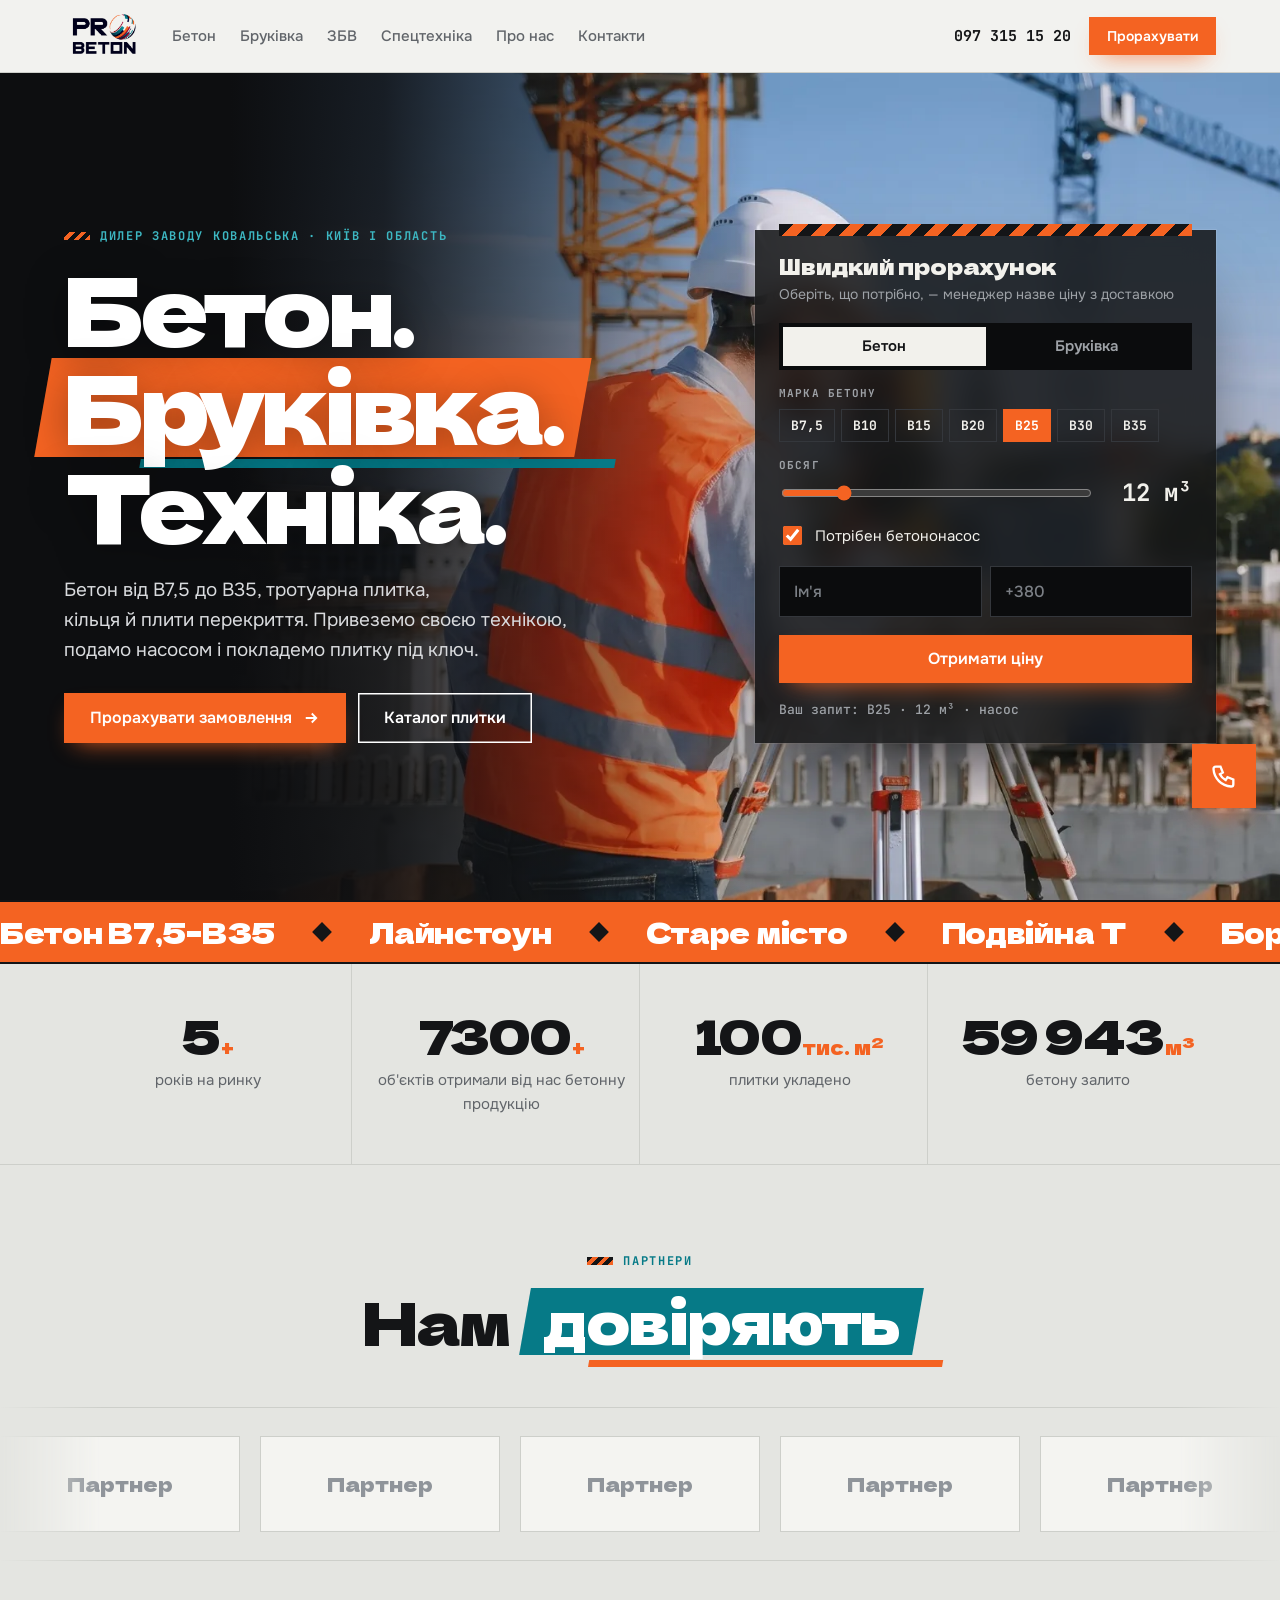
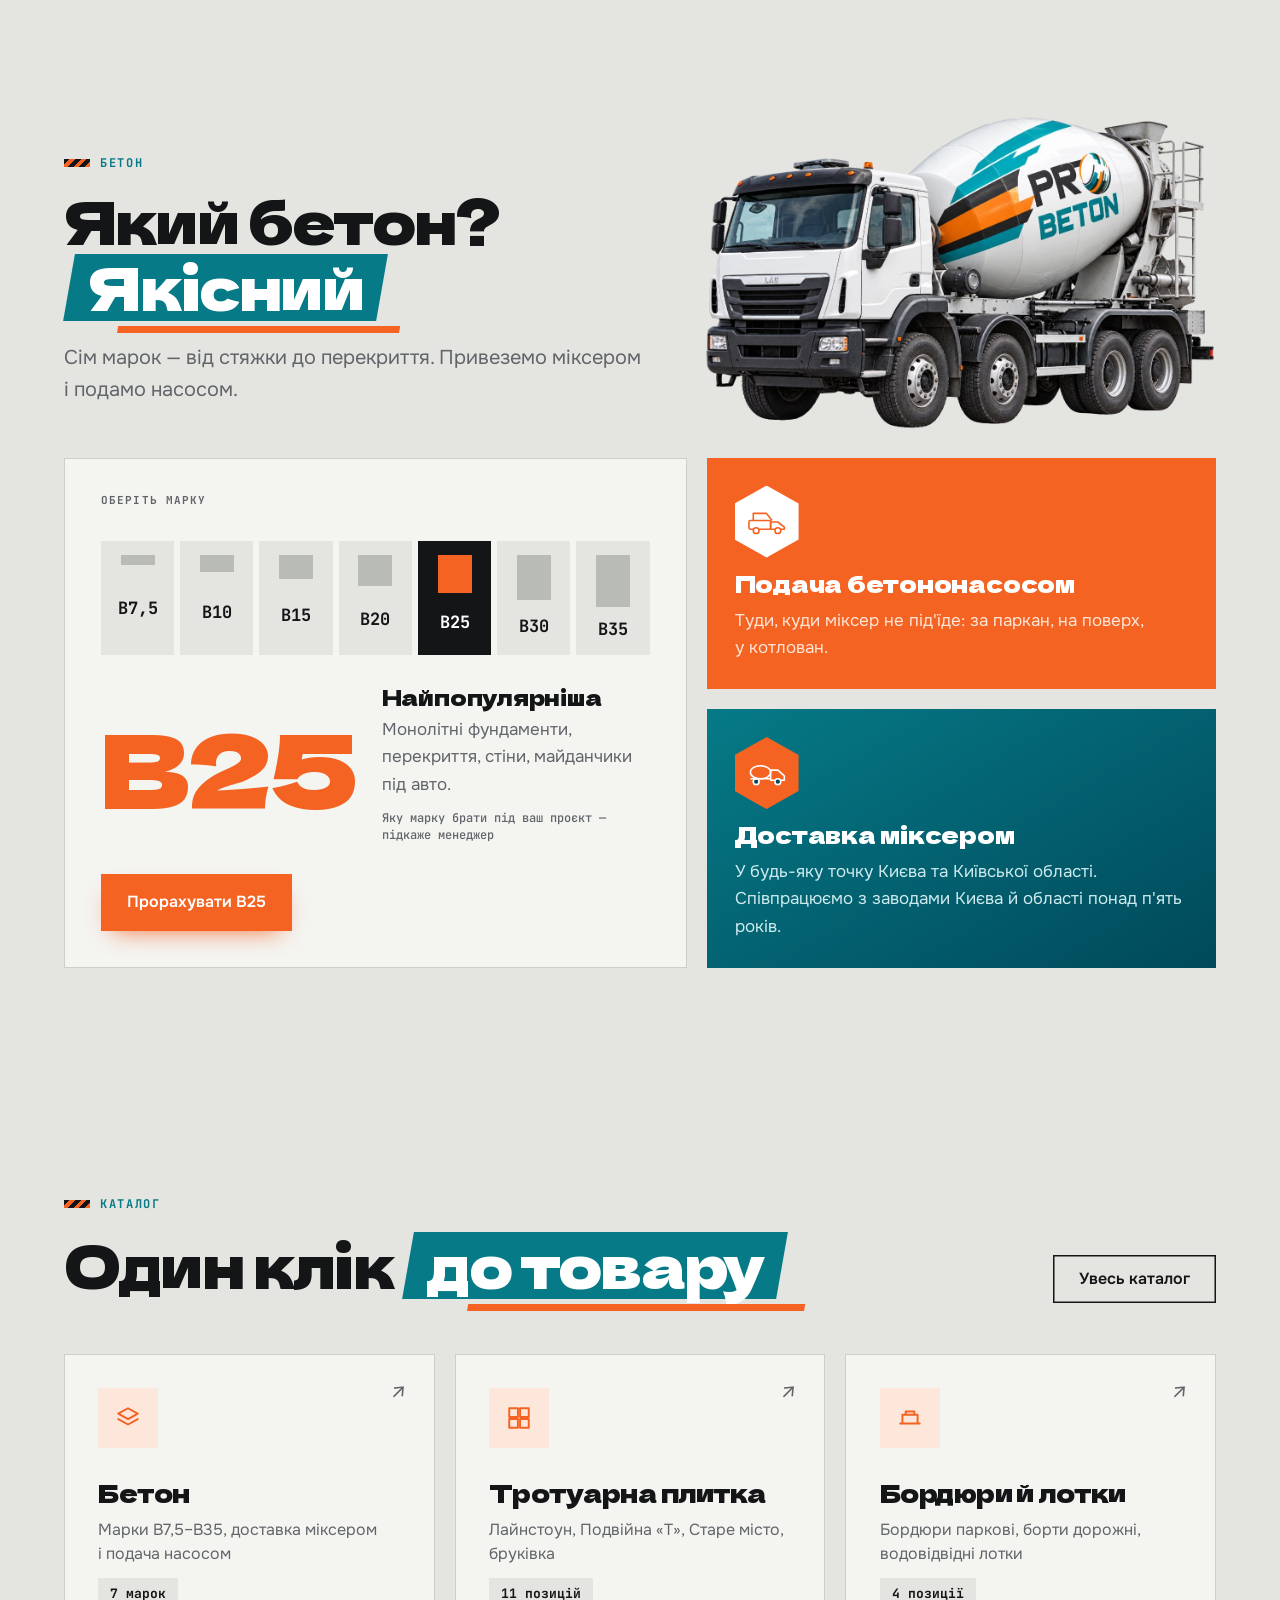
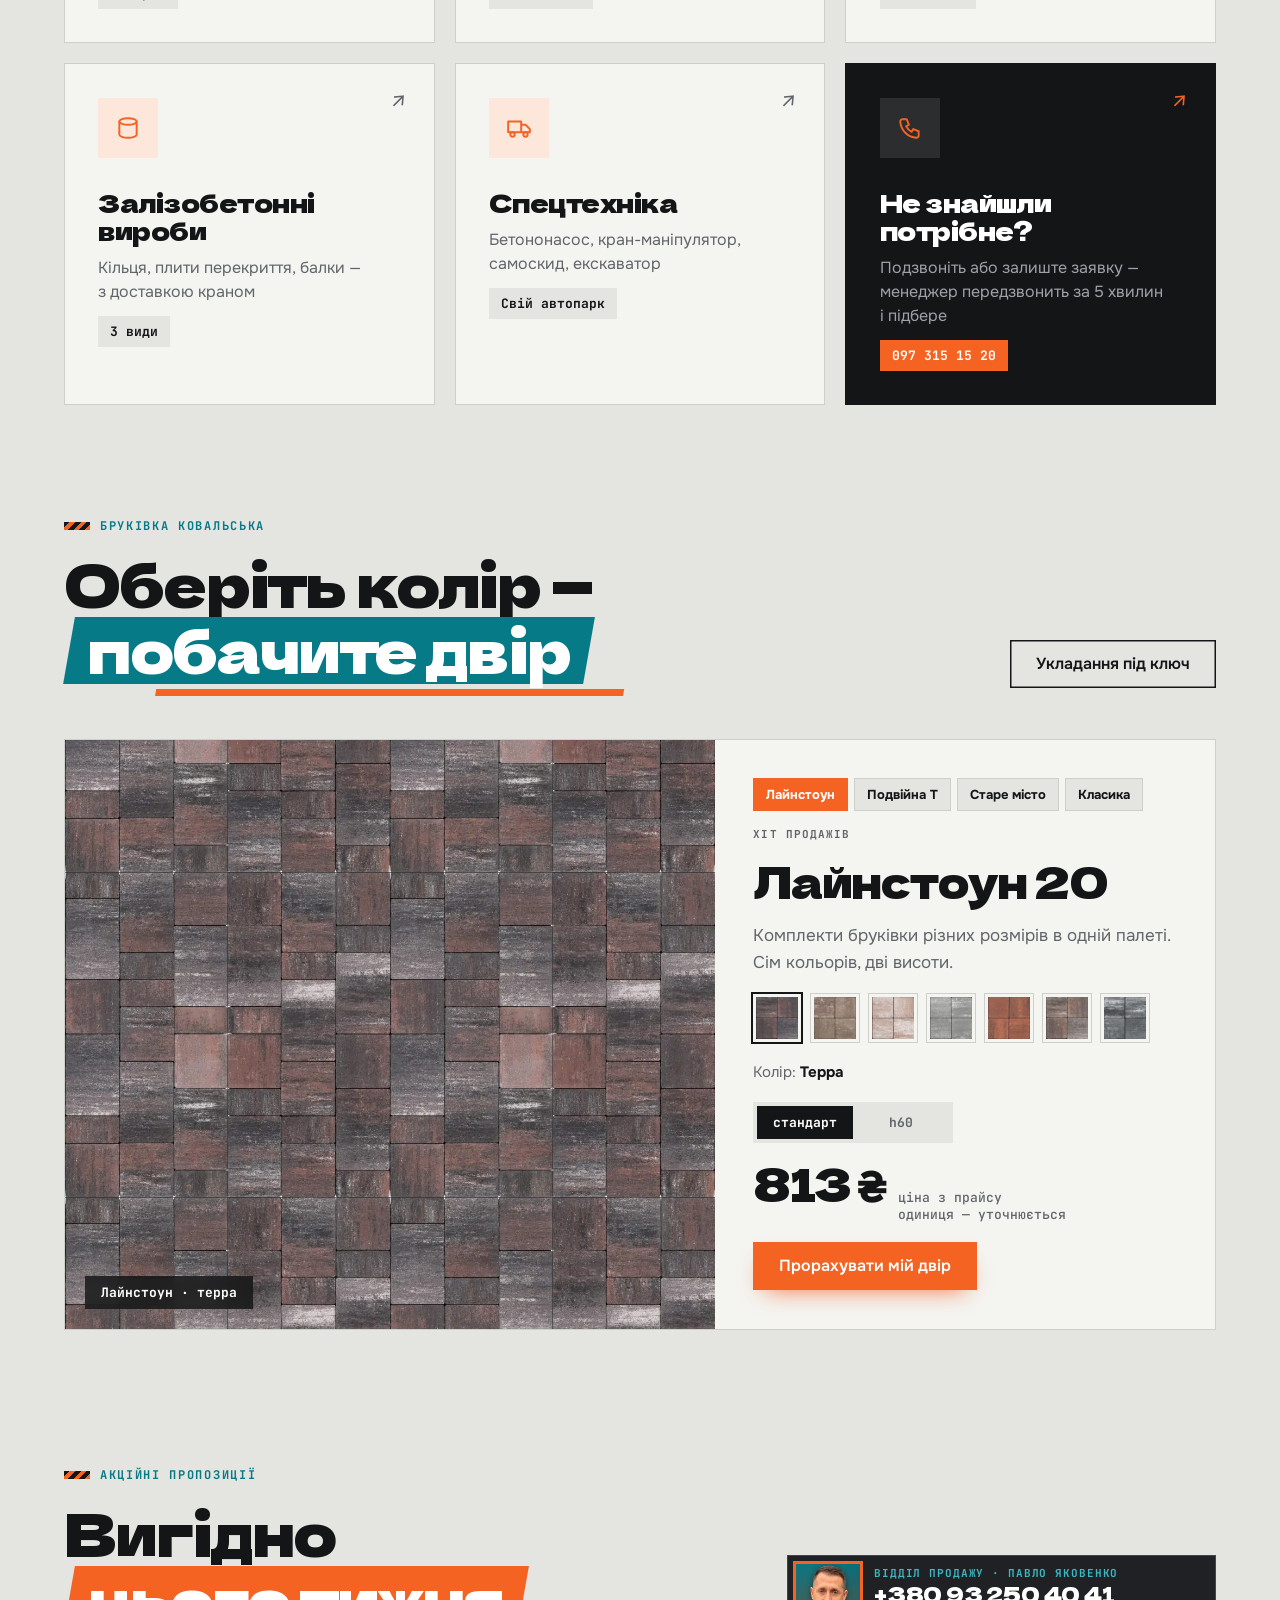
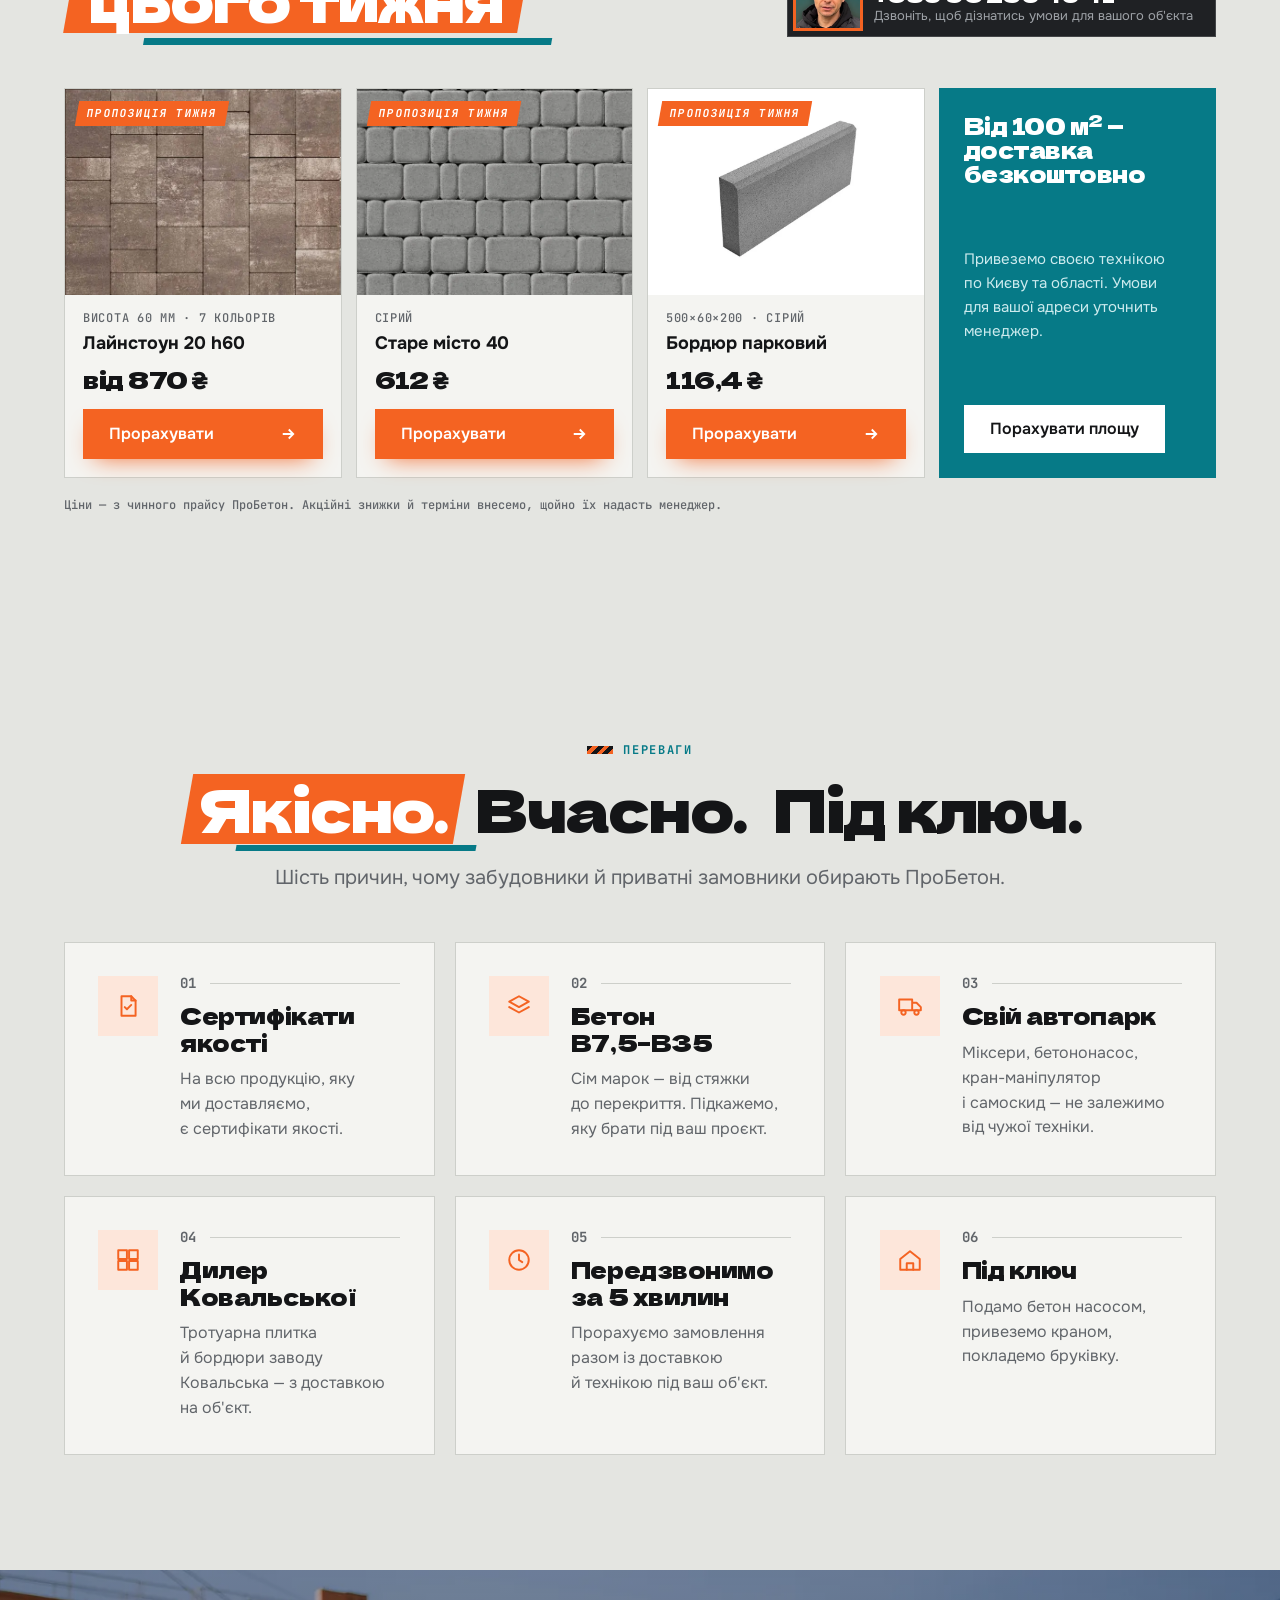
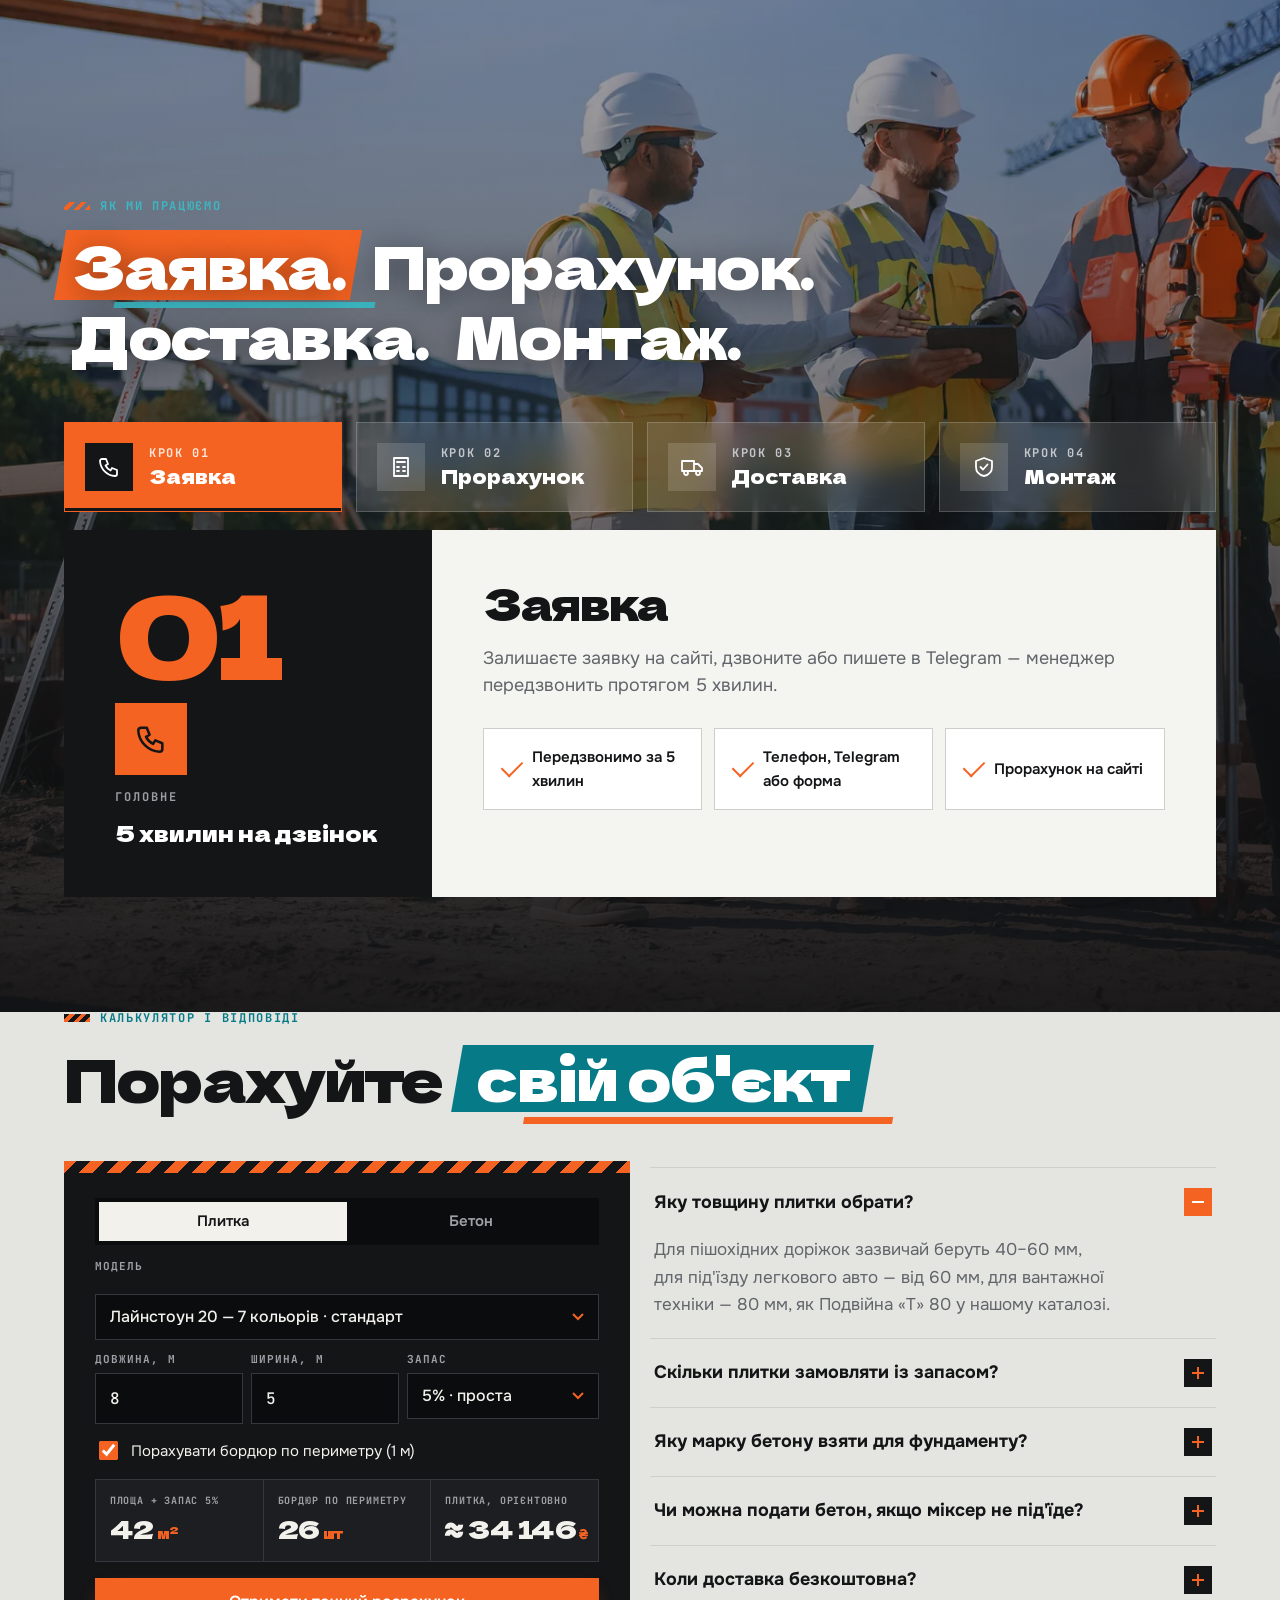
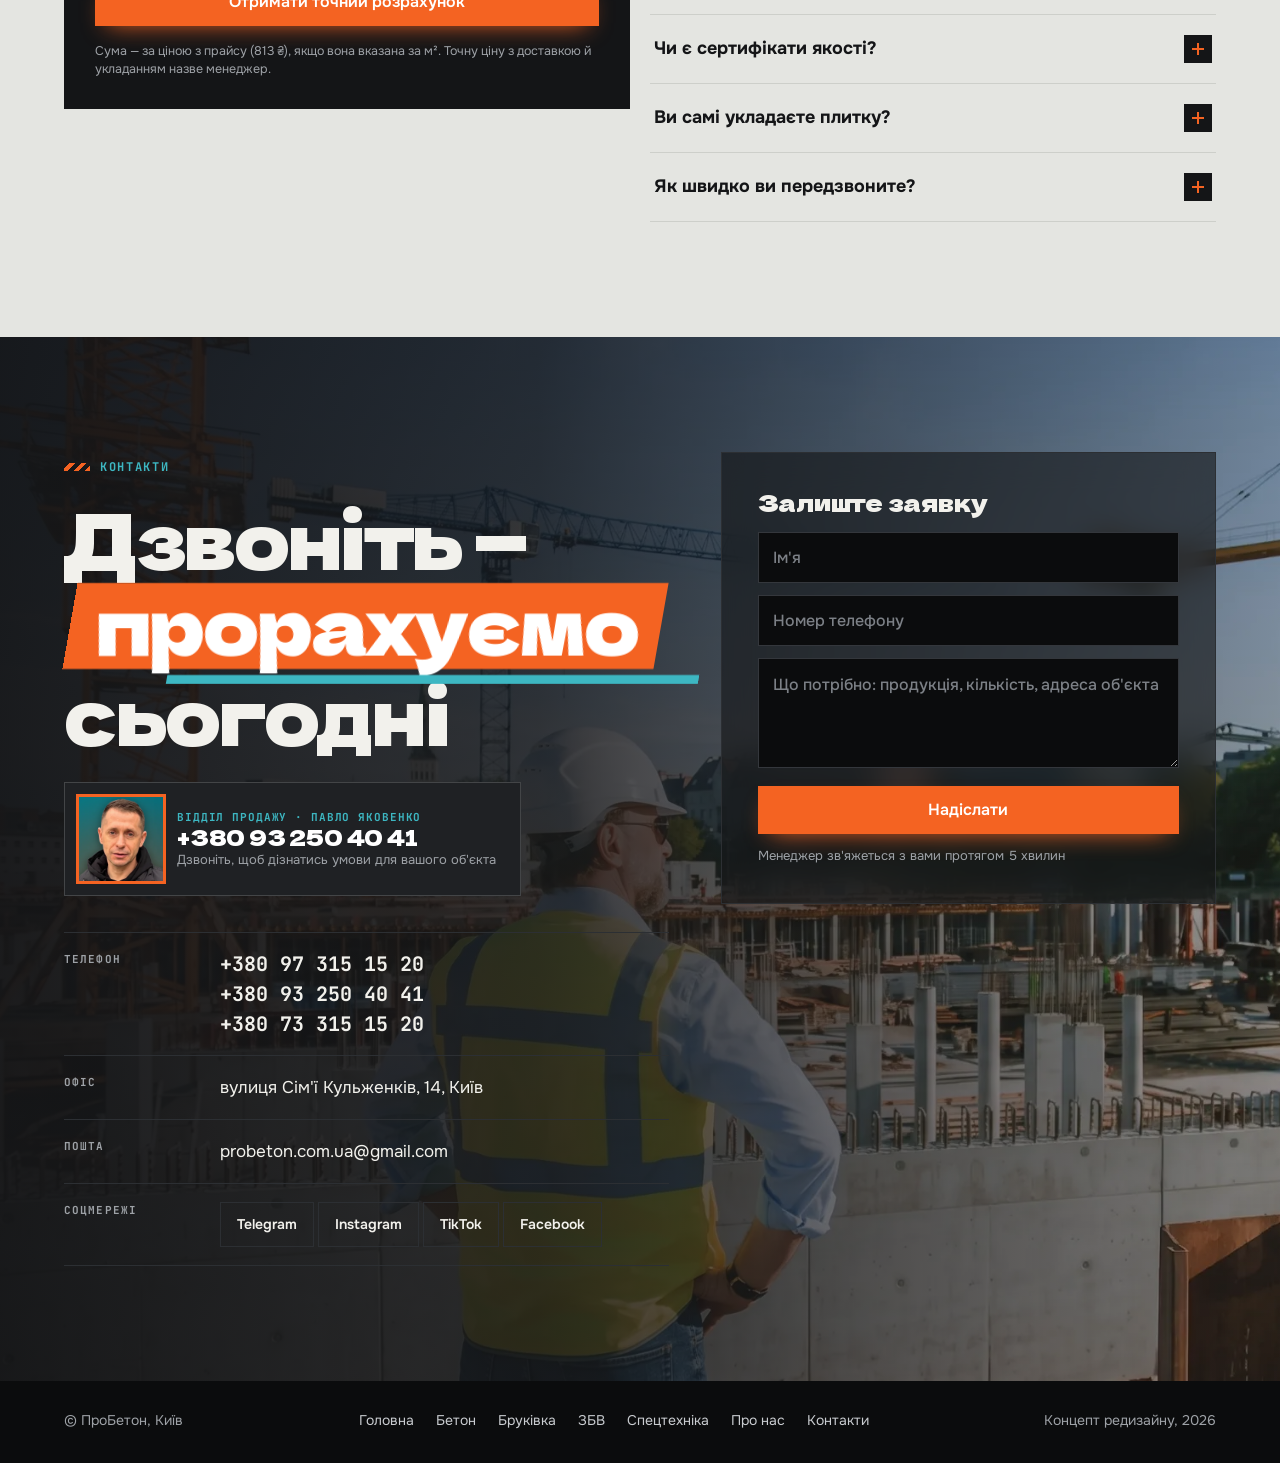
==== index.html @ 4cb4966d "Фон контактів: інженер менший і лівіше, обличчя у вільному місці між карткою менеджера й формою Co-A" ====
<!doctype html>
<html lang="uk">
<head>
<meta charset="utf-8">
<meta name="viewport" content="width=device-width, initial-scale=1, viewport-fit=cover">
<title>ПроБетон — бетон, бруківка Ковальська, ЗБВ і спецтехніка в Києві</title>
<meta name="claude:viewport-fit-sides" content="cover">
<meta name="description" content="Бетон В7,5–В35, тротуарна плитка Ковальська, ЗБВ і спецтехніка з доставкою по Києву та області.">
<link rel="preconnect" href="https://fonts.googleapis.com">
<link rel="preconnect" href="https://fonts.gstatic.com" crossorigin>
<link rel="stylesheet" href="https://fonts.googleapis.com/css2?family=Dela+Gothic+One&family=Geologica:wght@500;700;800;900&family=Onest:wght@400;500;600;700&family=JetBrains+Mono:wght@500;700&display=swap">
<style>
/* Layout: світлий «бетонний» сайт зі смугами-розділами на всю ширину; темні смуги — для техніки й контактів; помаранчевий — лише дії */
:root{
  --concrete:#E4E5E1;   /* фон — сухий бетон */
  --slab:#F4F4F1;       /* картки — свіжа плита */
  --asphalt:#141517;    /* темні розділи й текст */
  --asphalt-2:#1E2023;
  --mut:#61656A;
  --mut-d:#9EA2A7;
  --line:#CDCFCA;
  --line-d:#2C2F33;
  --signal:#F46322;     /* дії — помаранчевий з логотипу */
  --teal:#067A87;       /* другий акцент — петрольний з логотипу: мітки, інформаційні блоки */
  --teal-lt:#3DB7C2;    /* той самий відтінок для темного тла */
  --teal-deep:#00495A;
  --mark:#F46322;       /* розмітка — з 05.11.2026 помаранчева, як дії (жовтий #F6C21A прибрали: було строкато) */
  /* заголовки — широкий Dela Gothic One (один накреслення, уже жирне); Geologica — запасний для знаків, яких у Dela немає */
  --display:"Dela Gothic One","Geologica","Arial Black",system-ui,sans-serif;
  --body:"Onest","Segoe UI",system-ui,sans-serif;
  --mono:"JetBrains Mono",ui-monospace,Consolas,monospace;
  /* бічні поля: на телефоні 16px, на ширших екранах ростуть разом з вікном */
  --pad:max(16px,5vw,env(safe-area-inset-left,0px));
  --pad-r:max(16px,5vw,env(safe-area-inset-right,0px));
  color-scheme:light;
}
*{box-sizing:border-box}
html{scroll-behavior:smooth;scroll-padding-top:84px}
body{margin:0;overflow-x:clip;background:var(--concrete);color:var(--asphalt);font:400 17px/1.6 var(--body);-webkit-font-smoothing:antialiased}
img{max-width:100%}
[hidden]{display:none!important}
body::before{content:"";position:fixed;inset:0 0 auto;height:env(safe-area-inset-top,0px);z-index:60;background:var(--slab)}
.in{max-width:calc(1360px + 2 * var(--pad));margin:0 auto;padding-left:var(--pad);padding-right:var(--pad-r)}
h1,h2,h3,h4{font-family:var(--display);margin:0;line-height:1.05;text-wrap:balance}
/* у Dela лише одна товщина — не даємо браузеру домальовувати «жирний» */
html{font-synthesis-weight:none}
h2{font-size:clamp(32px,5vw,60px);font-weight:900;letter-spacing:-.03em}
h3{font-size:20px;font-weight:700;letter-spacing:-.01em}
p{margin:0}
a{color:inherit}
.eyebrow{font:700 12px/1 var(--mono);letter-spacing:.14em;text-transform:uppercase;color:var(--teal);display:inline-flex;gap:10px;align-items:center}
:is(.dark,.photo,.hero) .eyebrow{color:var(--teal-lt)}
.eyebrow::before{content:"";width:26px;height:8px;background:repeating-linear-gradient(-45deg,var(--mark) 0 4px,var(--asphalt) 4px 8px)}
.dark .eyebrow::before{background:repeating-linear-gradient(-45deg,var(--mark) 0 4px,transparent 4px 8px)}
.lead{font-size:clamp(17px,1.6vw,20px);color:var(--mut);max-width:58ch}
.dark .lead{color:var(--mut-d)}
.num{font-family:var(--mono);font-variant-numeric:tabular-nums}

.btn{display:inline-flex;align-items:center;justify-content:center;gap:10px;border:0;border-radius:999px;padding:16px 26px;font:600 16px/1 var(--body);cursor:pointer;text-decoration:none;transition:transform .15s ease,background .2s,box-shadow .2s;white-space:nowrap}
.btn:active{transform:scale(.97)}
.btn-or{background:var(--signal);color:#fff;box-shadow:0 10px 24px -12px var(--signal)}
.btn-or:hover{background:#ff7438}
.btn-line{background:transparent;color:inherit;box-shadow:inset 0 0 0 1.5px currentColor}
.btn-line:hover{background:rgba(127,127,127,.12)}
.btn svg{width:18px;height:18px}
:is(a,button,input,select):focus-visible{outline:2px solid var(--signal);outline-offset:3px}

/* ---------- шапка ---------- */
.top{position:sticky;top:env(safe-area-inset-top,0px);z-index:50;background:color-mix(in srgb,var(--slab) 88%,transparent);backdrop-filter:blur(12px);border-bottom:1px solid var(--line)}
.top .in{display:flex;align-items:center;gap:28px;height:72px}
.logo{font:900 20px/1 var(--display);letter-spacing:-.03em;text-decoration:none;display:flex;align-items:center;gap:8px}
.logo img{height:48px;width:auto;display:block}
.top nav{display:flex;gap:24px;font-weight:500;font-size:15px}
.top nav a{text-decoration:none;color:var(--mut);transition:color .2s}
.top nav a:hover{color:var(--asphalt)}
.top .r{margin-left:auto;display:flex;align-items:center;gap:18px}
.top .tel{font:700 15px/1 var(--mono);text-decoration:none}
.top .btn{padding:12px 18px;font-size:14px}

/* ---------- перший екран ---------- */
.hero{padding-block:clamp(40px,7vw,96px);position:relative;overflow:hidden}
/* фото з probeton.com.ua; затемнена лише ліва частина під текстом. Фото збільшене й зсунуте праворуч,
   щоб будівельник було видно в просвіті між текстом і карткою прорахунку */
.hero{color:#fff;background:
  linear-gradient(90deg,rgb(13,14,16) 0%,rgb(13,14,16) 18%,rgba(13,14,16,.88) 30%,rgba(13,14,16,.45) 45%,rgba(13,14,16,0) 59%),
  url(img/fon-heroi-3.webp) 0% 35%/max(121%,calc((100svh - 60px) * 2.36)) auto no-repeat rgb(13,14,16)}
.hero .lead br.d{display:none}
@media (min-width:1041px){.hero .lead br.d{display:inline}.hero .lead{max-width:none}}
/* головні слова по черзі отримують помаранчеву плашку: бетон → бруківка → техніка */
.hero h1{isolation:isolate}
.cyc{isolation:isolate}
.cyc .w{display:inline-block;position:relative;padding:.02em .2em .1em;margin:0 -.06em;transition:color .4s ease}
.cyc .w::before{content:"";position:absolute;inset:0;z-index:-1;background:var(--signal);transform:skewX(-10deg) scaleX(0);transform-origin:left center;transition:transform .55s cubic-bezier(.7,0,.2,1)}
.cyc .w::after{content:"";position:absolute;left:18%;right:-6%;bottom:-.12em;height:.1em;z-index:-1;background:var(--teal);transform:skewX(-10deg) scaleX(0);transform-origin:left center;transition:transform .45s cubic-bezier(.7,0,.2,1)}
.cyc .w.on::before,.cyc .w.on::after{transform:skewX(-10deg) scaleX(1)}
.cyc .w.on{color:#fff}.cyc .w.on::after{transition-delay:.25s}
.photo .cyc .w.on::after{background:var(--teal-lt)}
.hero h1 .w{display:block;position:relative;width:fit-content;padding:.02em .22em .1em;margin-left:-.22em}
.hero h1 .w::before{content:"";position:absolute;inset:0;z-index:-1;background:var(--signal);transform:skewX(-10deg) scaleX(0);transform-origin:left center;transition:transform .55s cubic-bezier(.7,0,.2,1)}
.hero h1 .w::after{content:"";position:absolute;left:18%;right:-6%;bottom:-.12em;height:.1em;z-index:-1;background:var(--teal);transform:skewX(-10deg) scaleX(0);transform-origin:left center;transition:transform .45s cubic-bezier(.7,0,.2,1)}
.hero h1 .w.on::before{transform:skewX(-10deg) scaleX(1)}
.hero h1 .w.on::after{transform:skewX(-10deg) scaleX(1);transition-delay:.25s}
@media (prefers-reduced-motion:reduce){.hero h1 .w::before,.hero h1 .w::after{transition:none}}
.hero .eyebrow::before{background:repeating-linear-gradient(-45deg,var(--mark) 0 4px,transparent 4px 8px)}
.hero h1{text-shadow:0 6px 40px rgba(0,0,0,.35)}
.hero h1 span.s{color:var(--signal)}
.hero .lead{color:#D9DBDE}
.hero .trust{color:#C3C6CA}
.hero .calc{box-shadow:0 40px 80px -30px rgba(0,0,0,.8),0 0 0 1px rgba(255,255,255,.1);background:rgba(20,21,23,.86);backdrop-filter:blur(14px);-webkit-backdrop-filter:blur(14px)}
.stats-band .stats{margin-top:0;border-top:0;border-bottom:1px solid var(--line)}
.stats-band .stat{padding:clamp(28px,4vw,48px) 12px;text-align:center}
.hero .in{display:grid;grid-template-columns:1.25fr .9fr;gap:clamp(24px,4vw,64px);align-items:start;position:relative;z-index:1}
.hero h1{font-size:clamp(48px,9vw,118px);font-weight:900;letter-spacing:-.045em;line-height:.92;margin-top:22px}
.hero h1 .o{color:var(--signal)}
.hero h1 .s{display:block;font-size:max(18px,.34em);letter-spacing:-.02em;line-height:1.1;font-weight:700;color:var(--mut);margin-top:18px}
.hero .lead{margin-top:26px}
.hero .ctas{display:flex;gap:12px;flex-wrap:wrap;margin-top:32px}
.trust{display:flex;flex-wrap:wrap;gap:8px 22px;margin-top:30px;font-size:14px;color:var(--mut)}
.trust span{display:inline-flex;gap:8px;align-items:center}
.trust span::before{content:"";width:7px;height:7px;background:var(--signal);border-radius:2px}

/* калькулятор */
.calc{background:var(--asphalt);color:#F2F1EC;border-radius:24px;padding:24px;display:grid;gap:18px;box-shadow:0 40px 80px -40px rgba(0,0,0,.6);position:relative}
.calc::before{content:"";position:absolute;left:24px;right:24px;top:-6px;height:12px;border-radius:6px;background:repeating-linear-gradient(-45deg,var(--mark) 0 10px,var(--asphalt) 10px 20px)}
.calc h3{font-size:22px}
.calc .hint{font-size:14px;color:var(--mut-d);margin-top:6px}
.tabs{display:grid;grid-template-columns:1fr 1fr;background:#0B0C0D;border-radius:999px;padding:4px}
.tab{border:0;background:transparent;color:var(--mut-d);font:600 15px/1 var(--body);padding:12px;border-radius:999px;cursor:pointer;transition:background .2s,color .2s}
.tab[aria-selected="true"]{background:#F2F1EC;color:var(--asphalt)}
.calc .lbl{font:700 11px/1 var(--mono);letter-spacing:.1em;text-transform:uppercase;color:var(--mut-d);display:block;margin-bottom:10px}
.chips{display:flex;flex-wrap:wrap;gap:6px}
.chip{border:1px solid #34373C;background:transparent;color:#F2F1EC;font:700 13px/1 var(--mono);padding:9px 11px;border-radius:9px;cursor:pointer;transition:background .15s,border-color .15s}
.chip:hover{border-color:#6A6E74}
.chip[aria-pressed="true"]{background:var(--signal);border-color:var(--signal);color:#fff}
.vol{display:flex;align-items:center;gap:14px}
.vol input{flex:1;min-width:0;accent-color:var(--signal)}
.vol output{font:700 24px/1 var(--mono);min-width:6ch;text-align:right}
.check{display:flex;gap:10px;align-items:center;font-size:15px;cursor:pointer}
.check input{width:19px;height:19px;accent-color:var(--signal)}
.two{display:grid;grid-template-columns:1fr 1fr;gap:8px}
.field{width:100%;background:#0B0C0D;border:1px solid #34373C;border-radius:12px;color:#F2F1EC;font:500 16px/1 var(--body);padding:14px}
.field::placeholder{color:#7C8086}
.calc .btn{width:100%}
.calc .sum{font:500 13px/1.4 var(--mono);color:var(--mut-d)}
.ok{background:#13281C;border:1px solid #2E6043;color:#C3EDD2;border-radius:12px;padding:14px;font-size:14px}

/* цифри */
.stats{margin-top:clamp(40px,6vw,80px);border-top:1px solid var(--line);position:relative;z-index:1}
.stats .in{display:grid;grid-template-columns:repeat(4,1fr)}
.stat{padding:28px 24px 30px 0;border-right:1px solid var(--line);min-width:0}
.stat + .stat{padding-left:24px}
.stat:last-child{border-right:0}
.stat b{display:block;font:900 clamp(26px,3.6vw,50px)/1 var(--display);letter-spacing:-.04em;white-space:nowrap}
.stat b small{font-size:.42em;color:var(--signal);letter-spacing:0;margin-left:2px}
.stat span{display:block;margin-top:10px;color:var(--mut);font-size:15px}

/* біжучий рядок */
.ticker{background:var(--signal);color:#fff;overflow:hidden;white-space:nowrap;border-block:2px solid var(--asphalt)}
.ticker div{display:inline-flex;gap:40px;padding-block:16px;font:900 clamp(18px,2.4vw,28px)/1 var(--display);letter-spacing:-.01em;animation:run 32s linear infinite}
.ticker span{display:inline-flex;gap:40px;align-items:center}
.ticker span::after{content:"";width:14px;height:14px;background:var(--asphalt);transform:rotate(45deg)}
@keyframes run{to{transform:translateX(-50%)}}

/* розділи */
.band{padding-block:clamp(64px,9vw,120px)}
.band-head{display:grid;grid-template-columns:1fr auto;gap:24px;align-items:end;margin-bottom:clamp(32px,4vw,56px)}
.band-head > div{display:grid;gap:18px;min-width:0}
.dark{background:var(--asphalt);color:#F2F1EC}

/* ---------- бетон ---------- */
.beton{display:grid;grid-template-columns:1.1fr .9fr;gap:20px}
.grades{background:var(--slab);border:1px solid var(--line);border-radius:24px;padding:clamp(20px,3vw,36px);display:grid;gap:26px;min-width:0}
.gscale{display:grid;grid-template-columns:repeat(7,1fr);gap:6px}
.g{border:0;cursor:pointer;border-radius:12px;padding:14px 4px 12px;background:var(--concrete);display:grid;gap:10px;justify-items:center;font:700 clamp(13px,1.5vw,17px)/1 var(--mono);color:var(--asphalt);transition:background .2s,color .2s,transform .15s}
.g i{display:block;width:100%;max-width:34px;border-radius:4px;background:#B9BBB6;transition:background .2s}
.g:hover{transform:translateY(-2px)}
.g[aria-pressed="true"]{background:var(--asphalt);color:#fff}
.g[aria-pressed="true"] i{background:var(--signal)}
.gout{display:grid;grid-template-columns:auto 1fr;gap:20px 28px;align-items:center}
.gout .big{font:900 clamp(56px,8vw,104px)/.9 var(--display);letter-spacing:-.05em;color:var(--signal)}
.gout h3{font-size:22px}
.gout p{color:var(--mut);margin-top:8px}
.gout small{display:block;margin-top:12px;font:500 12px/1.4 var(--mono);color:var(--mut)}
.side{display:grid;gap:20px}
.feat{border-radius:24px;padding:28px;display:grid;gap:12px;align-content:start;min-width:0}
.feat.or{background:var(--signal);color:#fff}
.feat.or p{color:#FFE5D6}
.feat.sl{background:linear-gradient(150deg,var(--teal) 0%,var(--teal-deep) 100%);color:#fff}
.feat.sl p{color:#CDEBEE}
.feat.sl svg *{stroke:#fff}
.feat.sl svg circle{fill:var(--teal-deep)}
.feat h3{font-size:24px}
.feat svg{width:54px;height:36px}

/* ---------- бруківка ---------- */
.show{display:grid;grid-template-columns:1.3fr 1fr;border-radius:28px;overflow:hidden;background:var(--slab);border:1px solid var(--line);margin-bottom:24px}
.pave{min-height:460px;position:relative;background:#2A2B2D;overflow:hidden}
/* двір: справжній фрагмент викладки з каталогу, повторений у реальному масштабі (--bs — ширина одного фрагмента) */
.pave .tex{position:absolute;inset:0;background-repeat:repeat;background-position:center;background-size:var(--bs,50%) auto;transition:opacity .35s ease}
.pave .tex.fade{opacity:0}
.msel{display:flex;flex-wrap:wrap;gap:6px}
.msel button{border:1px solid var(--line);background:var(--concrete);font:700 13px/1 var(--body);padding:9px 12px;cursor:pointer;color:var(--asphalt);white-space:nowrap;transition:background .2s,color .2s,border-color .2s}
.msel button:hover{border-color:var(--signal)}
.msel button[aria-pressed="true"]{background:var(--signal);border-color:var(--signal);color:#fff}
.hsel[hidden]{display:none}
/* телефон: моделі в один ряд, квадратики кольорів — як у картках каталогу */
@media (max-width:680px){
  .msel{display:grid;grid-template-columns:repeat(4,minmax(0,1fr));gap:4px}
  .msel button{font-size:11px;line-height:1.15;padding:8px 2px;white-space:normal;text-align:center;letter-spacing:-.01em;min-width:0}
  .sws{gap:6px}
  .sws .sw{width:30px;height:30px;border-width:2px}
}
.pave img.fade{opacity:0}
.pave .lab{position:absolute;left:20px;bottom:20px;z-index:1;background:rgba(20,21,23,.82);color:#fff;border-radius:999px;padding:10px 16px;font:700 13px/1 var(--mono);backdrop-filter:blur(6px)}
.show .info{padding:clamp(24px,3vw,44px);display:grid;gap:18px;align-content:start;min-width:0}
.show h3{font-size:clamp(30px,3.4vw,44px);font-weight:900;letter-spacing:-.03em}
.show .info > p{color:var(--mut)}
.sws{display:flex;flex-wrap:wrap;gap:10px}
.sw{width:48px;height:48px;border-radius:12px;border:3px solid var(--slab);background-size:300%;background-position:center;box-shadow:0 0 0 1px var(--line);cursor:pointer;padding:0;transition:transform .15s,box-shadow .15s}
.sw:hover{transform:scale(1.08)}
.sw[aria-pressed="true"]{box-shadow:0 0 0 2px var(--asphalt)}
.cname{font-size:15px;color:var(--mut)} .cname b{color:var(--asphalt);text-transform:capitalize}
.hsel{display:inline-grid;grid-template-columns:1fr 1fr;background:var(--concrete);border-radius:999px;padding:4px;justify-self:start}
.hsel button{border:0;background:transparent;font:700 13px/1 var(--mono);padding:10px 16px;border-radius:999px;cursor:pointer;color:var(--mut)}
.hsel button[aria-pressed="true"]{background:var(--asphalt);color:#fff}
.price{display:flex;align-items:baseline;gap:12px;flex-wrap:wrap}
.price b{font:900 44px/1 var(--display);letter-spacing:-.03em}
.price span{font:500 13px/1.3 var(--mono);color:var(--mut)}

.filters{display:flex;flex-wrap:wrap;gap:8px;margin-bottom:18px}
.fl{border:1px solid var(--line);background:var(--slab);font:600 14px/1 var(--body);padding:11px 16px;border-radius:999px;cursor:pointer;color:var(--asphalt)}
.fl[aria-pressed="true"]{background:var(--asphalt);border-color:var(--asphalt);color:#fff}
.grid{display:grid;grid-template-columns:repeat(auto-fill,minmax(min(100%,250px),1fr));gap:14px}
.card{background:var(--slab);border:1px solid var(--line);border-radius:20px;padding:14px 14px 18px;display:grid;gap:12px;align-content:start;transition:transform .45s cubic-bezier(.22,.61,.36,1),box-shadow .45s ease;min-width:0}
.card:hover{transform:translateY(-4px);box-shadow:0 20px 40px -24px rgba(0,0,0,.35)}
.card .ph{aspect-ratio:16/10;max-width:100%;border-radius:12px;position:relative;overflow:hidden}
.card .ph{background:#fff}
.card .ph img{width:100%;height:100%;object-fit:cover;display:block;transition:transform .8s cubic-bezier(.22,.61,.36,1)}
.card .ph.fit img{object-fit:contain;padding:10px}
.ph.tex{background-repeat:repeat;background-position:center;transition:opacity .25s ease}
.card:hover .ph img{transform:scale(1.06)}
.card .dims{font:500 12px/1 var(--mono);color:var(--mut)}
.card h4{font:700 17px/1.25 var(--body)}
.dots{display:flex;gap:6px;flex-wrap:wrap}
.dots i{width:16px;height:16px;border-radius:50%;box-shadow:inset 0 0 0 1px rgba(0,0,0,.15)}
.card .bot{display:flex;justify-content:space-between;align-items:center;gap:10px;padding-top:12px;border-top:1px dashed var(--line)}
.card .bot b{font:900 20px/1 var(--display);letter-spacing:-.02em}
.card .bot b.q{font:600 14px/1.2 var(--body);color:var(--mut)}
.card .add{border:0;background:var(--asphalt);color:#fff;width:40px;height:40px;border-radius:50%;cursor:pointer;font-size:20px;line-height:1;flex:none}
.card .add:hover{background:var(--signal)}
.foot-note{margin-top:18px;font:500 12px/1.5 var(--mono);color:var(--mut)}

/* ---------- ЗБВ ---------- */
.zbv{display:grid;grid-template-columns:repeat(3,1fr);gap:14px}
.zb{background:var(--slab);border:1px solid var(--line);border-radius:24px;padding:26px;display:grid;gap:16px;align-content:start;min-width:0}
.zb svg{width:100%;height:120px}
.zb p{color:var(--mut);font-size:15px}

/* ---------- техніка ---------- */
.fleet{display:grid;grid-template-columns:repeat(3,1fr);gap:1px;background:var(--line-d);border:1px solid var(--line-d);border-radius:28px;overflow:hidden}
.mach{background:var(--asphalt);padding:clamp(22px,2.6vw,34px);display:grid;gap:14px;align-content:start;transition:background .25s;min-width:0}
.mach:hover{background:var(--asphalt-2)}
.mach svg{width:84px;height:52px}
.mach h3{font-size:22px}
.mach p{color:var(--mut-d);font-size:15px}
.mach a{font-weight:600;font-size:15px;color:var(--signal);text-decoration:none;margin-top:4px}
.mach.hl{background:var(--signal);color:#fff}
.mach.hl p{color:#FFE5D6}
.mach.hl a{color:#fff}
.mach.hl svg *{stroke:#fff}

/* ---------- як працюємо ---------- */
.flow{display:grid;grid-template-columns:repeat(4,1fr);gap:14px;counter-reset:f;list-style:none;padding:0;margin:0}
.flow li{counter-increment:f;background:var(--slab);border:1px solid var(--line);border-radius:24px;padding:26px;display:grid;gap:12px;align-content:start;position:relative;min-width:0}
.flow li::before{content:counter(f,decimal-leading-zero);font:700 15px/1 var(--mono);color:var(--signal)}
.flow li p{color:var(--mut);font-size:15px}
.flow li.now{background:var(--asphalt);color:#fff;border-color:var(--asphalt)}
.flow li.now p{color:var(--mut-d)}
.flow .t{font:900 34px/1 var(--display);letter-spacing:-.03em}

/* нам довіряють */
.partners{padding-block:clamp(56px,7vw,100px) clamp(24px,3vw,40px)}
.partners-head{display:grid;justify-items:center;text-align:center;gap:18px;margin-bottom:clamp(28px,4vw,48px)}
.pmq{overflow:hidden;border-block:1px solid var(--line);padding-block:28px;-webkit-mask-image:linear-gradient(90deg,transparent,#000 8%,#000 92%,transparent);mask-image:linear-gradient(90deg,transparent,#000 8%,#000 92%,transparent)}
.pmq-row{display:inline-flex;gap:20px;padding-right:20px;white-space:nowrap;animation:run 40s linear infinite}
.pmq:hover .pmq-row{animation-play-state:paused}
.pl{display:inline-flex;align-items:center;justify-content:center;min-width:240px;height:96px;padding:0 32px;background:var(--slab);border:1px solid var(--line);font:800 20px/1 var(--display);color:#8F949A;transition:color .2s,border-color .2s}
.pl:hover{color:var(--asphalt);border-color:var(--signal)}
@media (prefers-reduced-motion:reduce){.pmq-row{animation:none}}

/* переваги */
.partners-head .lead{max-width:60ch}
.adv{display:grid;grid-template-columns:repeat(3,minmax(0,1fr));gap:20px}
.advc{display:flex;gap:22px;align-items:flex-start;background:var(--slab);border:1px solid var(--line);padding:clamp(24px,2.6vw,36px);transition:background .4s ease,border-color .4s ease,color .4s ease,transform .45s cubic-bezier(.22,.61,.36,1);min-width:0}
.advc > div{display:grid;gap:12px;min-width:0;flex:1}
.advc small{display:flex;align-items:center;gap:14px;font:700 14px/1 var(--mono);color:var(--mut)}
.advc small::after{content:"";flex:1;height:1px;background:var(--line)}
.advc h3{font:800 clamp(20px,1.8vw,25px)/1.15 var(--display);letter-spacing:-.02em}
.advc p{color:var(--mut);font-size:16px;line-height:1.55}
.advi{flex:none;width:60px;height:60px;display:grid;place-items:center;background:#FDE6DA;color:var(--signal);transition:background .3s,color .3s}
.advi svg{width:26px;height:26px;fill:none;stroke:currentColor;stroke-width:1.8;stroke-linecap:round;stroke-linejoin:round}
.advc:hover{background:var(--signal);border-color:var(--signal);color:#fff;transform:translateY(-4px)}
.advc:hover p,.advc:hover small{color:#FFE5D6}
.advc:hover small::after{background:rgba(255,255,255,.4)}
.advc:hover .advi{background:#fff;color:var(--signal)}
@media (max-width:1040px){.adv{grid-template-columns:1fr 1fr}}
@media (max-width:640px){.adv{grid-template-columns:1fr}.advc{gap:16px}}

/* як ми працюємо — кроки з перемиканням; на телефоні замість кнопок кроків — стрілки */
.stp-nav{display:none;align-items:center;gap:10px}
.stp-arr{flex:none;width:52px;height:52px;border:0;background:var(--signal);color:#fff;display:grid;place-items:center;cursor:pointer;transition:background .3s ease}
.stp-arr:active{background:#ff7438}
.stp-arr svg{width:24px;height:24px;fill:none;stroke:currentColor;stroke-width:2.4;stroke-linecap:round;stroke-linejoin:round}
.stp-cap{flex:1;display:grid;gap:4px;text-align:center;color:#fff;min-width:0}
.stp-cap b{font-size:18px;letter-spacing:.06em}
.stp-cap span{font-size:13px;color:#D7D9DC}
@media (max-width:1040px){.stp-tabs{display:none!important}.stp-nav{display:flex}}
.stp{display:grid;gap:18px}
.stp-tabs{display:grid;grid-template-columns:repeat(4,minmax(0,1fr));gap:14px}
.stp-tab{display:flex;align-items:center;gap:16px;padding:20px;text-align:left;cursor:pointer;color:#fff;font:inherit;background:rgba(255,255,255,.1);border:1px solid rgba(255,255,255,.18);backdrop-filter:blur(14px);-webkit-backdrop-filter:blur(14px);transition:background .25s,border-color .25s,transform .25s;position:relative;overflow:hidden;min-width:0}
.stp-tab:hover{background:rgba(255,255,255,.18);transform:translateY(-2px)}
.stp-tab span{display:grid;gap:6px;min-width:0}
.stp-tab small{font:700 12px/1 var(--mono);letter-spacing:.14em;text-transform:uppercase;color:#C3C6CA}
.stp-tab b{font:800 19px/1.15 var(--display)}
.stp-tab.on{background:var(--signal);border-color:var(--signal)}
.stp-tab.on small{color:#FFE5D6}
.stp-tab::after{content:"";position:absolute;left:0;bottom:0;height:3px;width:0;background:var(--asphalt)}
.stp-tab.on.run::after{animation:stpbar var(--stp-dur,6s) linear forwards}
@keyframes stpbar{to{width:100%}}
.stp-ic{flex:none;width:48px;height:48px;display:grid;place-items:center;background:rgba(255,255,255,.14)}
.stp-tab.on .stp-ic{background:var(--asphalt)}
.stp-ic svg{width:24px;height:24px;fill:none;stroke:currentColor;stroke-width:1.8;stroke-linecap:round;stroke-linejoin:round}
.stp-panel{display:grid;grid-template-columns:minmax(0,.75fr) minmax(0,1.6fr);background:var(--slab);color:var(--asphalt);min-height:340px}
.stp-side{background:var(--asphalt);color:#fff;padding:clamp(28px,4vw,56px);display:flex;flex-direction:column;align-items:flex-start;gap:16px}
.stp-n{font:900 clamp(72px,9vw,128px)/.85 var(--display);letter-spacing:-.05em;color:var(--signal)}
.stp-ic.big{width:72px;height:72px;background:var(--mark);color:var(--asphalt);margin-top:8px}
.stp-ic.big svg{width:34px;height:34px}
.stp-side small{margin-top:auto;font:700 12px/1 var(--mono);letter-spacing:.16em;text-transform:uppercase;color:#9A9EA3}
.stp-side span{font:800 22px/1.2 var(--display)}
.stp-body{padding:clamp(28px,4vw,56px);display:grid;gap:20px;align-content:start}
.stp-body h3{font:900 clamp(30px,3.4vw,46px)/1 var(--display);letter-spacing:-.03em}
.stp-body p{font-size:clamp(16px,1.4vw,19px);line-height:1.55;color:var(--mut);max-width:62ch}
.stp-ok{list-style:none;margin:8px 0 0;padding:0;display:grid;grid-template-columns:repeat(3,minmax(0,1fr));gap:12px}
.stp-ok li{display:flex;align-items:center;gap:10px;background:#fff;border:1px solid var(--line);padding:16px 18px;font-weight:600;font-size:15px;min-width:0}
.stp-ok li::before{content:"";flex:none;width:18px;height:10px;border-left:2.5px solid var(--signal);border-bottom:2.5px solid var(--signal);transform:rotate(-45deg) translate(2px,-2px)}
.stp-side > *,.stp-body > *{transition:opacity .25s ease,translate .25s ease}
.stp-panel.swap .stp-side > *,.stp-panel.swap .stp-body > *{opacity:0;translate:0 10px}
@media (max-width:1040px){
  .stp-tabs{grid-template-columns:repeat(4,minmax(220px,1fr));overflow-x:auto;scroll-snap-type:x mandatory;padding-bottom:4px}
  .stp-tab{scroll-snap-align:start}
  .stp-panel{grid-template-columns:1fr}
  .stp-side{flex-direction:row;flex-wrap:wrap;align-items:center}
  .stp-side small{margin-top:0;width:100%}
  .stp-ok{grid-template-columns:1fr}
}

/* фото-розділи: оригінальні фони з probeton.com.ua без розмиття */
.photo{color:#fff;background:linear-gradient(180deg,rgba(14,15,17,.35) 0%,rgba(14,15,17,.55) 45%,rgba(14,15,17,.92) 100%),url(img/fon-komanda.webp) center 30%/cover no-repeat var(--asphalt);padding-top:clamp(120px,18vw,260px)}
.photo .eyebrow::before{background:repeating-linear-gradient(-45deg,var(--mark) 0 4px,transparent 4px 8px)}
.photo h2{text-shadow:0 4px 30px rgba(0,0,0,.4)}
.photo .flow li{background:rgba(255,255,255,.1);border-color:rgba(255,255,255,.18);backdrop-filter:blur(14px);-webkit-backdrop-filter:blur(14px);color:#fff}
.photo .flow li p{color:#D7D9DC}
.photo .flow li.now{background:var(--signal);border-color:var(--signal)}
.photo .flow li.now::before{color:#fff}
.photo .flow li.now p{color:#FFE5D6}
#kontakty{background:linear-gradient(90deg,rgba(20,21,23,.96) 0%,rgba(20,21,23,.82) 42%,rgba(20,21,23,.25) 100%),url(img/fon-krany-2.webp) calc(36vw - 557px) center/auto 100% no-repeat var(--asphalt)}
/* якщо перед контактами блок з фото («Як ми працюємо») — контакти на суцільному тлі, щоб не йшли два фото поспіль */
#kontakty.plain{background:var(--asphalt)}
#kontakty .form{background:rgba(20,21,23,.62);backdrop-filter:blur(16px);-webkit-backdrop-filter:blur(16px);align-self:start}
.lines .v.soc{display:flex}

/* ---------- про нас ---------- */
.about > *{min-width:0}
.about{display:grid;grid-template-columns:minmax(0,1fr);gap:clamp(36px,4.5vw,64px);align-items:start}
.story{display:grid;grid-template-columns:1.15fr 1fr;gap:14px clamp(24px,5vw,80px);font-size:18px;align-items:start}
.story p:first-child{grid-row:span 2}
.story p{color:var(--mut)}
.story p:first-child{color:var(--asphalt);font-size:clamp(20px,2vw,24px);line-height:1.45;font-weight:500}
.team{display:grid;grid-template-columns:repeat(3,1fr);gap:clamp(12px,1.8vw,24px)}
.person{margin:0;position:relative;border-radius:28px;overflow:hidden;aspect-ratio:4/5;max-width:100%;background:var(--asphalt);min-width:0}
.person img{width:100%;height:100%;object-fit:cover;object-position:50% 0;display:block;transition:transform .6s ease}
.person:hover img{transform:scale(1.04)}
.person figcaption{position:absolute;inset:auto 0 0;padding:90px clamp(16px,2vw,28px) clamp(16px,2vw,26px);color:#fff;background:linear-gradient(rgba(0,36,46,0),rgba(0,36,46,.82) 45%,rgba(0,30,38,.96))}
.person{background:var(--teal-deep)}
.person b{font:800 clamp(18px,1.7vw,24px)/1.15 var(--display);letter-spacing:-.01em;display:block}
.person span{font-size:clamp(13px,1.1vw,16px);color:#C9E4E7;display:block;margin-top:6px;line-height:1.3}
#tekhnika{position:relative}
#tekhnika .in{position:relative}
.loader{position:absolute;right:var(--pad-r);top:clamp(-170px,-11vw,-80px);width:min(44vw,560px);height:auto;pointer-events:none;z-index:2;filter:drop-shadow(0 34px 40px rgba(0,0,0,.55))}
.tech-head{padding-right:min(40vw,520px);grid-template-columns:1fr}
.tech-head .btn{justify-self:start}
.objs{display:grid;grid-template-columns:repeat(4,1fr);gap:14px;margin-top:clamp(40px,5vw,64px)}
.obj{aspect-ratio:4/5;max-width:100%;border-radius:20px;border:2px dashed var(--line);display:grid;place-items:end start;padding:18px;background:repeating-linear-gradient(-45deg,transparent 0 14px,rgba(0,0,0,.03) 14px 28px)}
.obj span{font:500 12px/1.4 var(--mono);color:var(--mut)}
.obj b{display:block;font:700 15px/1.3 var(--body);color:var(--asphalt);margin-bottom:4px}

/* ---------- контакти ---------- */
.contact{display:grid;grid-template-columns:1.1fr .9fr;gap:clamp(24px,4vw,64px)}
.contact h2{font-size:clamp(36px,6vw,80px)}
.contact h2 .o{color:var(--signal)}
.lines{display:grid;gap:0;margin-top:36px;border-top:1px solid var(--line-d)}
.lines > div{display:grid;grid-template-columns:140px 1fr;gap:16px;padding-block:18px;border-bottom:1px solid var(--line-d)}
.lines dt,.lines .k{font:700 11px/1.6 var(--mono);letter-spacing:.1em;text-transform:uppercase;color:var(--mut-d)}
.lines .v{font-size:17px;display:grid;gap:4px;min-width:0;overflow-wrap:anywhere}
.lines .v a{text-decoration:none}
.lines .v a:hover{color:var(--signal)}
.lines .tels a{font:700 20px/1.3 var(--mono)}
.soc{display:flex;gap:10px;flex-wrap:wrap}
.soc a{display:inline-flex;align-items:center;gap:8px;border:1px solid var(--line-d);border-radius:999px;padding:10px 16px;text-decoration:none;font-size:14px;font-weight:600;transition:border-color .2s,color .2s}
.soc a:hover{border-color:var(--signal);color:var(--signal)}
.form{background:var(--asphalt-2);border:1px solid var(--line-d);border-radius:28px;padding:clamp(22px,3vw,36px);display:grid;gap:12px;align-content:start}
.form h3{font-size:24px;margin-bottom:6px}
.form textarea{min-height:110px;resize:vertical;font-family:var(--body);line-height:1.5}
.form .btn{width:100%;margin-top:6px}
.form small{color:var(--mut-d);font-size:13px}

footer{background:#0B0C0D;color:var(--mut-d);font-size:14px}
footer .in{display:flex;flex-wrap:wrap;gap:16px 32px;justify-content:space-between;padding-block:28px 32px}

.mbar{display:none}

@media (max-width:1040px){
  .top nav{display:none}
  .hero .in,.beton,.show,.about,.contact,.story{grid-template-columns:1fr}
  .story p:first-child{grid-row:auto}
  .fleet{grid-template-columns:1fr 1fr}
  .flow{grid-template-columns:1fr 1fr}
  .zbv{grid-template-columns:1fr 1fr 1fr}
  .objs{grid-template-columns:1fr 1fr}
  .pave{min-height:280px}
}
@media (max-width:680px){
  body{font-size:16px;padding-bottom:calc(76px + env(safe-area-inset-bottom,0px))}
  .top .tel,.top .btn{display:none}
  .stats .in{grid-template-columns:1fr 1fr}
  .stat{padding:22px 12px 22px 0}
  .stat + .stat{padding-left:12px}
  .stat:nth-child(2){border-right:0}
  .stat:nth-child(3){padding-left:0}
  .stat:nth-child(-n+2){border-bottom:1px solid var(--line)}
  .hero{background:linear-gradient(180deg,rgba(13,14,16,.55) 0%,rgba(13,14,16,.86) 34%,rgba(13,14,16,.96) 60%),url(img/fon-heroi-3.webp) 34% 0/auto 520px no-repeat var(--asphalt)}
  .band-head{grid-template-columns:1fr}
  .gscale{grid-template-columns:repeat(4,1fr)}
  .gout{grid-template-columns:1fr}
  .fleet,.flow,.zbv{grid-template-columns:1fr}
  .grid{grid-template-columns:1fr 1fr;gap:10px}
  .team{grid-template-columns:repeat(3,72%);overflow-x:auto;scroll-snap-type:x mandatory;padding-bottom:6px}
  .person{scroll-snap-align:start}
  .loader{position:static;width:100%;max-width:420px;margin:-90px 0 8px auto;display:block}
  .tech-head{padding-right:0}
  .card{padding:10px 10px 14px;border-radius:16px}
  .card h4{font-size:15px}
  .card .bot b{font-size:16px}
  .card .add{width:34px;height:34px}
  .stat b{font-size:clamp(22px,7vw,30px)}
  .two{grid-template-columns:1fr}
  .lines > div{grid-template-columns:1fr;gap:6px}
  .mbar{display:grid;grid-template-columns:1.2fr 1fr 1fr;gap:6px;position:fixed;left:0;right:0;bottom:0;z-index:55;
    padding:10px max(10px,env(safe-area-inset-right,0px)) calc(10px + env(safe-area-inset-bottom,0px)) max(10px,env(safe-area-inset-left,0px));
    background:color-mix(in srgb,var(--asphalt) 94%,transparent);backdrop-filter:blur(10px)}
  .mbar a{display:grid;place-items:center;padding:14px 4px;border-radius:14px;background:#2A2C30;color:#fff;font:600 14px/1 var(--body);text-decoration:none}
  .mbar a:first-child{background:var(--signal)}
}
/* ---------- перший екран — рівно на висоту вікна (десктоп) ---------- */
@media (min-width:1041px){
  .hero{min-height:calc(100svh - var(--hh,73px));display:flex;flex-direction:column;padding-block:clamp(20px,5vh,64px)}
  /* ліва колонка на висоту картки: напис «Дилер…» — урівень з верхом картки, кнопки — урівень з низом */
  .hero > .in{flex:1;align-items:center;align-content:center;width:100%}
  .hero > .in > div:first-child{align-self:stretch;display:flex;flex-direction:column;align-items:flex-start}
  .hero .calc{align-self:stretch;align-content:space-between}
  .hero .ctas{margin-top:auto!important;padding-top:clamp(16px,3vh,32px)}
  .hero .trust{display:none}
  .hero h1{font-size:clamp(48px,min(7.4vw,11.5vh),132px);margin-top:clamp(10px,2vh,22px)}
  .hero h1 .s{margin-top:clamp(8px,1.6vh,18px)}
  .hero .lead{margin-top:clamp(12px,2.2vh,26px);font-size:clamp(16px,2.1vh,20px)}
  .hero .ctas{margin-top:clamp(16px,3vh,32px)}
  .hero .trust{margin-top:clamp(12px,2.4vh,30px)}
  .hero .stats{margin-top:clamp(16px,3.5vh,48px)}
  .hero .stat{padding-block:clamp(12px,2.4vh,28px)}
}
@media (min-width:1041px) and (max-height:820px){
  .hero .trust,.calc .hint{display:none}
  .calc{gap:12px;padding:20px}
  .field{padding:11px}
  .hero .stat span{font-size:13px;margin-top:6px}
}

/* ---------- стилістика банера: похилі плашки, шестикутники, діагональні смуги ---------- */
.slant{display:inline-block;position:relative;background:var(--teal);color:#fff;padding:.02em .32em .1em;transform:skewX(-10deg);margin-left:.08em}
.slant > span{display:inline-block;transform:skewX(10deg)}
.slant::after{content:"";position:absolute;left:18%;right:-8%;bottom:-.2em;height:.12em;background:var(--signal)}
.hex{--hx:var(--teal);display:grid;place-items:center;width:64px;height:72px;background:var(--hx);clip-path:polygon(50% 0,100% 25%,100% 75%,50% 100%,0 75%,0 25%)}
.hex svg{width:40px!important;height:26px!important}
.hex svg *{stroke:#fff}
.hex svg circle{fill:var(--hx)}
.hex.or{--hx:var(--signal)}
.hex.wh{--hx:#fff}
.hex.wh svg *{stroke:var(--signal)}
.hex.wh svg circle{fill:#fff}
.mixer-art{position:relative;width:min(40vw,560px);max-width:100%;justify-self:end;margin-bottom:-24px}
#beton{position:relative;overflow:hidden}
#beton > .in{position:relative;z-index:1}
.stripes{position:absolute;inset:0;pointer-events:none}
.stripes i{position:absolute;top:-4%;bottom:-4%;transform:skewX(-22deg);transform-origin:bottom}
.stripes i:nth-child(1){left:63%;width:max(150px,13vw);background:var(--signal)}
.stripes i:nth-child(2){left:calc(63% + max(150px,13vw) + 1.4vw);width:max(56px,5vw);background:var(--teal)}
.stripes i:nth-child(3){left:calc(63% + max(150px,13vw) + 7.6vw);width:max(20px,1.8vw);background:var(--asphalt)}
.slant{line-height:1;margin-block:.06em}
.slant.or{background:var(--signal)}
.slant.or::after{background:var(--teal)}
.dark .slant.or::after,.photo .slant.or::after{background:var(--teal-lt)}
@media (max-width:1040px){.stripes i:nth-child(1){left:55%}.stripes{opacity:.9}.stripes i{top:-2%;bottom:auto;height:46%}}
.mixer-art img{position:relative;width:100%;height:auto;display:block}
#tekhnika::before{content:"";position:absolute;top:0;right:0;width:min(62vw,900px);height:min(36vw,440px);pointer-events:none;
  background:linear-gradient(118deg,transparent 0 34%,var(--teal) 34% 46%,transparent 46% 51%,var(--signal) 51% 60%,transparent 60% 64%,rgba(255,255,255,.06) 64% 67%,transparent 67%);opacity:.9}
.loader{scale:-1 1}
/* наведення: картка стає помаранчевою, як перша, іконка — біла */
.mach,.flow li{transition:background .4s ease,border-color .4s ease,color .4s ease,transform .45s cubic-bezier(.22,.61,.36,1)}
.hex{transition:background .3s ease}
.hex svg *{transition:stroke .3s ease,fill .3s ease}
.mach:hover{background:var(--signal);color:#fff}
.mach:hover p{color:#FFE5D6}
.mach:hover a{color:#fff}
.mach:hover .hex{--hx:#fff}
.mach:hover .hex svg *{stroke:var(--signal)}
.mach:hover .hex svg circle{fill:#fff}
.photo .flow li:hover{background:var(--signal);border-color:var(--signal);transform:translateY(-4px)}
.photo .flow li:hover::before{color:#fff}
.photo .flow li:hover p{color:#FFE5D6}
/* картка менеджера відділу продажу (як на старому сайті) */
.tech-cta{display:flex;flex-wrap:wrap;gap:14px 18px;align-items:center}
.mgr{display:inline-flex;align-items:center;gap:14px;padding:8px 22px 8px 8px;border-radius:999px;background:#1F2124;border:1px solid rgba(255,255,255,.16);color:#fff;position:relative;z-index:3;text-decoration:none;max-width:100%;transition:border-color .25s,background .25s}
.mgr:hover{border-color:var(--signal);background:#2A221E}
.mgr-ph{flex:none;width:64px;height:64px;border-radius:50%;background:url(img/team-pavlo-color.webp) 50% 21%/205% auto no-repeat var(--teal-deep);box-shadow:0 0 0 3px var(--signal)}
.mgr span{display:grid;gap:2px;min-width:0}
.mgr small{font:700 11px/1.3 var(--mono);letter-spacing:.08em;text-transform:uppercase;color:var(--teal-lt)}
.mgr b{font:800 clamp(18px,1.6vw,22px)/1.1 var(--display);letter-spacing:-.01em;white-space:nowrap}
.mgr em{font-style:normal;font-size:13px;color:var(--mut-d);line-height:1.35}
.mgr.big{margin-top:28px;border-radius:24px;padding:14px 24px 14px 14px}
.mgr.big .mgr-ph{width:84px;height:84px}
@media (max-width:680px){.mgr{border-radius:22px;padding-right:16px}.mgr em{display:none}}
@media (max-width:360px){.phead h1{font-size:27px;overflow-wrap:anywhere}.phead .in > *{max-width:100%;min-width:0}.btn{white-space:normal;text-align:center}.cf > *,.calc2 > *,.res > *{min-width:0}.person figcaption *{overflow-wrap:anywhere}h2{font-size:28px}}
@media (max-width:420px){.contact > *{min-width:0}.mgr b{font-size:15px}.mgr.big .mgr-ph,.mgr-ph{width:56px;height:56px}.mgr{gap:10px}}

/* поки наведено на іншу картку, перша (помаранчева за замовчуванням) стає звичайною */
.fleet:hover .mach.hl:not(:hover){background:var(--asphalt);color:#F2F1EC}
.fleet:hover .mach.hl:not(:hover) p{color:var(--mut-d)}
.fleet:hover .mach.hl:not(:hover) a{color:var(--signal)}
.fleet:hover .mach.hl:not(:hover) .hex{--hx:var(--teal)}
.fleet:hover .mach.hl:not(:hover) .hex svg *{stroke:#fff}
.fleet:hover .mach.hl:not(:hover) .hex svg circle{fill:var(--teal)}
.photo .flow:hover li.now:not(:hover){background:rgba(255,255,255,.1);border-color:rgba(255,255,255,.18)}
.photo .flow:hover li.now:not(:hover)::before{color:var(--signal)}
.photo .flow:hover li.now:not(:hover) p{color:#D7D9DC}
.person .c{position:absolute;inset:0;opacity:0;transition:opacity .45s ease,transform .6s ease}
.person:hover .c,.person:focus-within .c{opacity:1}
@media (max-width:1040px){.mixer-art{width:min(80vw,460px);justify-self:start;margin-bottom:0}}

/* ---------- анімації (вмикаються скриптом, без нього все видно одразу) ---------- */
@keyframes rise{from{opacity:0;translate:0 34px}}
@keyframes drive{from{translate:var(--from,360px) 0;opacity:0}30%{opacity:1}}
@keyframes idle{0%,100%{translate:0 0}50%{translate:0 -2px}}
html.anim .hero .eyebrow{animation:rise 1.1s cubic-bezier(.22,.61,.36,1) both}
html.anim .hero h1{animation:rise 1.2s cubic-bezier(.22,.61,.36,1) .1s both}
html.anim .hero .lead{animation:rise 1.2s cubic-bezier(.22,.61,.36,1) .25s both}
html.anim .hero .ctas,html.anim .hero .trust{animation:rise 1.2s cubic-bezier(.22,.61,.36,1) .4s both}
html.anim .hero .calc{animation:rise 1.3s cubic-bezier(.22,.61,.36,1) .3s both}
/* поява при прокрутці; transform/кольори/тінь — щоб наведення лишалося плавним (раніше цей рядок їх перебивав і картки «смикались») */
html.anim .rv{opacity:0;translate:0 24px;transition:opacity 1s ease var(--d,0ms),translate 1.1s cubic-bezier(.22,.61,.36,1) var(--d,0ms),transform .45s cubic-bezier(.22,.61,.36,1),background-color .4s ease,border-color .4s ease,color .4s ease,box-shadow .45s ease}
html.anim .rv.seen{opacity:1;translate:none}
html.anim .mixer-art img{opacity:0}
html.anim .mixer-art.seen img{opacity:1;animation:drive 3s cubic-bezier(.25,.8,.3,1) both,idle 2.4s ease-in-out 3.1s infinite}
html.anim #beton .stripes i{transform:skewX(-22deg) scaleY(0);transition:transform 1.1s cubic-bezier(.2,.7,.2,1)}
html.anim #beton.seen .stripes i{transform:skewX(-22deg) scaleY(1)}
html.anim #beton.seen .stripes i:nth-child(2){transition-delay:.12s}
html.anim #beton.seen .stripes i:nth-child(3){transition-delay:.24s}
html.anim .loader{opacity:0}
html.anim .loader.seen{opacity:1;--from:420px;animation:drive 3.2s cubic-bezier(.25,.8,.3,1) both}
html.anim #tekhnika::before{clip-path:inset(0 0 0 100%);transition:clip-path 1.1s cubic-bezier(.2,.7,.2,1)}
html.anim #tekhnika.seen::before{clip-path:inset(0 0 0 0)}
.slant{transition:transform .3s}

/* ---------- акції ---------- */
.promo{display:grid;grid-template-columns:repeat(4,1fr);gap:14px}
.pcard{background:var(--slab);border:1px solid var(--line);display:flex;flex-direction:column;min-width:0;position:relative;transition:transform .45s cubic-bezier(.22,.61,.36,1),box-shadow .45s ease}
.pcard:hover{transform:translateY(-4px);box-shadow:0 20px 40px -24px rgba(0,0,0,.35)}
.pcard .ph{aspect-ratio:4/3;background:#fff;overflow:hidden}
.pcard .ph img{width:100%;height:100%;object-fit:cover}
.pcard .ph.fit img{object-fit:contain;padding:12px}
.pcard .tag{position:absolute;top:12px;left:12px;background:var(--signal);color:#fff;font:700 11px/1 var(--mono);letter-spacing:.1em;text-transform:uppercase;padding:7px 10px;transform:skewX(-10deg)}
.pcard .bd{padding:16px 18px 18px;display:grid;gap:6px;flex:1;align-content:start}
.pcard .bd span{font:500 12px/1.3 var(--mono);color:var(--mut);text-transform:uppercase;letter-spacing:.06em}
.pcard .bd h4{font:700 18px/1.2 var(--body)}
.pcard .pr{display:flex;align-items:baseline;gap:10px;flex-wrap:wrap;margin-top:6px}
.pcard .pr b{font:900 24px/1 var(--display);letter-spacing:-.02em}
.pcard .pr s{font:500 14px/1 var(--mono);color:var(--mut)}
.pcard .go{margin:0 18px 18px;justify-content:space-between}
.pcard.big{background:var(--teal);border-color:var(--teal);color:#fff;justify-content:space-between;padding:24px}
.pcard.big h4{font:900 clamp(22px,1.8vw,30px)/1.05 var(--display);letter-spacing:-.02em}
.pcard.big p{color:#CDEBEE;font-size:15px}
.pcard.big .btn{align-self:flex-start;background:#fff;color:var(--asphalt)}

/* ---------- калькулятор + питання ---------- */
.cf{display:grid;grid-template-columns:1fr 1fr;gap:20px;align-items:start}
.calc2{background:var(--asphalt);color:#F2F1EC;padding:clamp(20px,2.4vw,32px);display:grid;gap:16px;min-width:0;position:relative}
.calc2::before{content:"";position:absolute;left:0;right:0;top:-6px;height:12px;background:repeating-linear-gradient(-45deg,var(--mark) 0 10px,var(--asphalt) 10px 20px)}
.calc2 .lbl{font:700 11px/1 var(--mono);letter-spacing:.1em;text-transform:uppercase;color:var(--mut-d);display:block;margin-bottom:8px}
.k-pane{display:grid;gap:14px}
.three{display:grid;grid-template-columns:1fr 1fr 1.3fr;gap:8px}
.calc2 select.field,.cb-in select.field{appearance:none;cursor:pointer;background:#0B0C0D url("data:image/svg+xml,%3Csvg xmlns='http://www.w3.org/2000/svg' viewBox='0 0 12 8'%3E%3Cpath d='M1 1l5 5 5-5' fill='none' stroke='%23F46322' stroke-width='2'/%3E%3C/svg%3E") right 14px center/12px no-repeat;padding-right:36px}
.calc2 input.field{font-family:var(--mono)}
.res{display:grid;grid-template-columns:repeat(3,1fr);gap:1px;background:#34373C;border:1px solid #34373C}
.res div{background:#1C1E21;padding:14px;min-width:0}
.res small{display:block;font:700 10px/1.3 var(--mono);letter-spacing:.08em;text-transform:uppercase;color:var(--mut-d);margin-bottom:8px}
.res b{font:900 clamp(20px,2vw,28px)/1 var(--display);letter-spacing:-.02em}
.res b em{font-style:normal;font-size:.55em;color:var(--signal);margin-left:3px}
.res-note{font-size:12.5px;color:var(--mut-d);line-height:1.45}
.faq{display:grid;gap:0;border-top:1px solid var(--line)}
.faq details{border-bottom:1px solid var(--line)}
.faq summary{list-style:none;cursor:pointer;display:flex;justify-content:space-between;gap:16px;align-items:center;padding:20px 4px;font:700 clamp(17px,1.4vw,20px)/1.3 var(--body)}
.faq summary::-webkit-details-marker{display:none}
.faq summary::after{content:"";flex:none;width:28px;height:28px;background-color:var(--asphalt);background-image:linear-gradient(var(--signal),var(--signal)),linear-gradient(var(--signal),var(--signal));background-size:12px 2px,2px 12px;background-position:center;background-repeat:no-repeat;transition:transform .25s,background-color .25s}
.faq details[open] summary::after{background-color:var(--signal);background-image:linear-gradient(#fff,#fff);background-size:12px 2px;transform:rotate(180deg)}
.faq summary:hover{color:var(--signal)}
.faq details p{padding:0 44px 20px 4px;color:var(--mut)}
@media (max-width:1040px){.promo{grid-template-columns:1fr 1fr}.cf{grid-template-columns:1fr}}
@media (max-width:680px){.promo{grid-template-columns:1fr 1fr;gap:10px}.pcard .bd{padding:12px}.pcard .go{margin:0 12px 12px}.pcard .pr b{font-size:19px}.pcard.big{grid-column:1/-1}.three{grid-template-columns:1fr 1fr}.three > div:last-child{grid-column:1/-1}.res{grid-template-columns:1fr}}

/* калькулятор і форма заявки «пливуть» за прокруткою в межах своєї секції */
@media (min-width:1041px){
  .calc2,#kontakty .form{position:sticky;top:calc(var(--hh,73px) + 28px)}
}

/* ---------- зворотний дзвінок ---------- */
/* кнопка «нагору»: під кнопкою дзвінка, рамка заповнюється в міру прокрутки сторінки */
.totop{position:fixed;right:calc(28px + env(safe-area-inset-right,0px));bottom:calc(24px + env(safe-area-inset-bottom,0px));z-index:58;width:56px;height:56px;border:0;padding:3px;cursor:pointer;
  background:conic-gradient(var(--signal) calc(var(--p,0) * 1turn),var(--line) 0);opacity:0;visibility:hidden;transform:translateY(10px);transition:opacity .25s,transform .25s,visibility .25s}
.totop.on{opacity:1;visibility:visible;transform:none}
.totop span{display:grid;place-items:center;width:100%;height:100%;background:var(--slab);color:var(--asphalt);transition:background .2s,color .2s}
.totop:hover span{background:var(--asphalt);color:#fff}
.totop svg{width:22px;height:22px;fill:none;stroke:currentColor;stroke-width:2.2;stroke-linecap:round;stroke-linejoin:round}
@media (max-width:680px){.totop{right:18px;bottom:calc(84px + env(safe-area-inset-bottom,0px));width:48px;height:48px}}
.cb-fab{position:fixed;right:calc(24px + env(safe-area-inset-right,0px));bottom:calc(92px + env(safe-area-inset-bottom,0px));z-index:58;width:64px;height:64px;border:0;background:var(--signal);color:#fff;display:grid;place-items:center;cursor:pointer;box-shadow:0 14px 30px -12px rgba(244,99,34,.8);transition:transform .2s,background .2s}
.cb-fab svg{width:28px;height:28px}
.cb-fab:hover{transform:translateY(-3px);background:#ff7438}
.cb-fab::before,.cb-fab::after{content:"";position:absolute;inset:0;border:2px solid var(--signal);animation:ring 2.4s ease-out infinite}
.cb-fab::after{animation-delay:1.2s}
@keyframes ring{from{opacity:.7;transform:scale(1)}to{opacity:0;transform:scale(1.6)}}
@keyframes ring-sm{from{opacity:.7;transform:scale(1)}to{opacity:0;transform:scale(1.35)}}
@media (max-width:680px){.cb-fab::before,.cb-fab::after{animation-name:ring-sm}}
.cb{position:fixed;inset:0;z-index:70;background:rgba(10,11,12,.62);backdrop-filter:blur(4px);display:grid;place-items:center;padding:16px}
.cb-box{width:min(100%,440px);background:var(--asphalt);color:#F2F1EC;box-shadow:0 40px 80px -20px rgba(0,0,0,.7);animation:rise .35s cubic-bezier(.2,.7,.2,1) both}
.cb-band{display:flex;justify-content:space-between;align-items:center;padding:12px 16px 12px 22px;background:repeating-linear-gradient(-45deg,var(--signal) 0 18px,#ff6d2e 18px 36px);font:700 13px/1 var(--mono);letter-spacing:.1em;text-transform:uppercase;color:#fff}
.cb-x{border:0;background:transparent;color:#fff;font-size:18px;cursor:pointer;padding:6px}
.cb-in{padding:24px 22px 22px;display:grid;gap:12px}
.cb-in h3{font-size:24px;line-height:1.15;margin-bottom:6px}
.cb-in select.field{appearance:none;cursor:pointer;background:#0B0C0D url("data:image/svg+xml,%3Csvg xmlns='http://www.w3.org/2000/svg' viewBox='0 0 12 8'%3E%3Cpath d='M1 1l5 5 5-5' fill='none' stroke='%23F46322' stroke-width='2'/%3E%3C/svg%3E") right 14px center/12px no-repeat;padding-right:36px}
.cb-in .btn{width:100%}
.cb-note{font-size:14px;color:var(--mut-d)}
.cb-note a{color:#fff;font-weight:600}
@media (max-width:680px){.cb-fab{bottom:calc(142px + env(safe-area-inset-bottom,0px));right:14px;width:56px;height:56px}}

/* ---------- багатосторінковість: шапка сторінки, крихти, активний пункт меню ---------- */
.top nav a[aria-current="page"]{color:var(--asphalt);box-shadow:inset 0 -2px 0 var(--signal)}
.phead{background:var(--slab);border-bottom:1px solid var(--line);padding-block:clamp(36px,5vw,72px) clamp(40px,5vw,76px);position:relative;overflow:hidden}
.phead .in{display:grid;gap:18px;justify-items:start;position:relative;z-index:1}
.phead h1{font-size:clamp(40px,6.4vw,88px);font-weight:900;letter-spacing:-.04em;line-height:.95}
.phead::after{content:"";position:absolute;right:-60px;top:0;bottom:0;width:min(38vw,520px);background:repeating-linear-gradient(-45deg,rgba(244,99,34,.10) 0 18px,transparent 18px 44px);pointer-events:none}
.crumbs{display:flex;flex-wrap:wrap;gap:8px;font:500 13px/1 var(--mono);color:var(--mut)}
.crumbs a{text-decoration:none}.crumbs a:hover{color:var(--signal)}
.crumbs [aria-current]{color:var(--asphalt)}
.sr{position:absolute;width:1px;height:1px;overflow:hidden;clip:rect(0 0 0 0);white-space:nowrap}

/* мобільне меню */
.burger{display:none;margin-left:auto;width:46px;height:46px;border:1px solid var(--line);background:var(--slab);cursor:pointer;place-items:center;color:var(--asphalt)}
.burger svg{width:22px;height:22px;fill:none;stroke:currentColor;stroke-width:2}
@media (max-width:1040px){
  .burger{display:grid}
  /* відкрите меню — на весь екран під шапкою, поверх кнопок дзвінка й нижньої панелі */
  .top.open{z-index:90;backdrop-filter:none;-webkit-backdrop-filter:none;background:var(--slab)}
  .top.open nav{display:flex;flex-direction:column;gap:0;position:fixed;left:0;right:0;top:var(--hh,73px);bottom:0;overflow:auto;background:var(--slab);padding:8px var(--pad-r) calc(24px + env(safe-area-inset-bottom,0px)) var(--pad)}
  .burger .x,.top.open .burger .b{display:none}.top.open .burger .x{display:block}
  .top.open nav a{padding:15px 0;border-bottom:1px solid var(--line);font:700 19px/1 var(--display);color:var(--asphalt)}
  .top.open nav a[aria-current="page"]{box-shadow:none;color:var(--signal)}
}

/* футер із посиланнями на сторінки */
.fnav{display:flex;flex-wrap:wrap;gap:10px 22px}
.fnav a{text-decoration:none;color:#C9CCD0}.fnav a:hover{color:#fff}

/* ---------- категорії на головній ---------- */
.catg{display:grid;grid-template-columns:repeat(3,minmax(0,1fr));gap:20px}
.catc{position:relative;display:grid;gap:12px;align-content:start;background:var(--slab);border:1px solid var(--line);padding:clamp(24px,2.6vw,36px);text-decoration:none;min-height:250px;transition:background .4s ease,border-color .4s ease,color .4s ease,transform .45s cubic-bezier(.22,.61,.36,1)}
.catc .advi{margin-bottom:18px}
.catc .arr{position:absolute;right:28px;top:26px;font-size:22px;line-height:1;color:var(--mut);transition:transform .3s,color .3s}
.catc h3{font:800 clamp(21px,2vw,27px)/1.1 var(--display);letter-spacing:-.02em}
.catc p{color:var(--mut);font-size:16px;line-height:1.5}
.catc em{justify-self:start;margin-top:auto;font:700 13px/1 var(--mono);font-style:normal;background:var(--concrete);padding:9px 12px}
.catc:hover{background:var(--signal);border-color:var(--signal);color:#fff;transform:translateY(-4px)}
.catc:hover p{color:#FFE5D6}.catc:hover .arr{color:#fff;transform:translate(3px,-3px)}
.catc:hover em{background:rgba(255,255,255,.18)}.catc:hover .advi{background:#fff;color:var(--signal)}
.catc.hot{background:var(--asphalt);border-color:var(--asphalt);color:#fff}
.catc.hot p{color:var(--mut-d)}.catc.hot .arr{color:var(--mark)}.catc.hot em{background:var(--signal);color:#fff}
.catc.hot .advi{background:rgba(255,255,255,.1);color:var(--mark)}
@media (max-width:1040px){.catg{grid-template-columns:1fr 1fr}}
@media (max-width:640px){.catg{grid-template-columns:1fr}.catc{min-height:0}}

/* ---------- каталог з фільтрами ---------- */
.kat-l{display:grid;grid-template-columns:290px minmax(0,1fr);gap:clamp(24px,3vw,44px);align-items:start}
.kf{position:sticky;top:calc(var(--hh,73px) + 20px);display:grid;gap:0;max-height:calc(100vh - var(--hh,73px) - 40px);overflow:auto;padding-right:6px;scrollbar-width:thin}
.kf-h{display:flex;justify-content:space-between;align-items:baseline;padding-bottom:18px;border-bottom:1px solid var(--line)}
.kf-h h2{font-size:28px;letter-spacing:-.02em}
.kf-h h2 span{font-size:16px;color:var(--signal)}
.kf-reset{border:0;background:none;font:600 14px/1 var(--body);text-decoration:underline;text-underline-offset:4px;cursor:pointer;color:var(--asphalt)}
.kf-reset:hover{color:var(--signal)}
.kfg{padding-block:22px;border-bottom:1px solid var(--line);display:grid;gap:14px}
.kfg h3{font:700 12px/1 var(--mono);letter-spacing:.16em;text-transform:uppercase}
.kcat{display:grid;gap:4px}
.kchk{display:flex;align-items:center;gap:12px;padding:8px 0;cursor:pointer;font-size:15px}
.kchk input{width:19px;height:19px;accent-color:var(--signal);margin:0;flex:none}
.kchk span{flex:1}
.kchk em{font-style:normal;font-size:13px;color:var(--mut)}
.kprice{display:grid;grid-template-columns:1fr auto 1fr;gap:10px;align-items:center}
.kin{width:100%;min-width:0;border:1px solid var(--line);background:var(--slab);padding:12px;font:500 15px/1 var(--mono);color:var(--asphalt)}
.krange{position:relative;height:28px}
.krail,.kfill{position:absolute;top:12px;height:4px;left:0;right:0;background:var(--line)}
.kfill{background:var(--signal)}
.krange input{position:absolute;inset:0;width:100%;margin:0;background:none;pointer-events:none;-webkit-appearance:none;appearance:none}
.krange input::-webkit-slider-thumb{-webkit-appearance:none;width:20px;height:20px;background:var(--asphalt);border:3px solid var(--signal);cursor:pointer;pointer-events:auto}
.krange input::-moz-range-thumb{width:16px;height:16px;background:var(--asphalt);border:3px solid var(--signal);cursor:pointer;pointer-events:auto}
.kcol{display:grid;grid-template-columns:repeat(5,1fr);gap:10px}
.ksw{aspect-ratio:1;border:0;background-size:280%;background-position:center;cursor:pointer;box-shadow:inset 0 0 0 1px rgba(0,0,0,.15);transition:transform .15s,box-shadow .15s}
.ksw:hover{transform:scale(1.08)}
.ksw[aria-pressed="true"]{box-shadow:0 0 0 2px var(--concrete),0 0 0 4px var(--signal)}
.kf-done,.kf-open{display:none}
.kbar{display:flex;align-items:center;gap:14px;flex-wrap:wrap;margin-bottom:22px}
.kfound{margin-right:auto;color:var(--mut)}.kfound b{color:var(--asphalt);font-family:var(--mono)}
.ksort select{border:1px solid var(--line);background:var(--slab);font:500 15px/1 var(--body);padding:13px 40px 13px 16px;color:var(--asphalt);cursor:pointer}
.kview{display:flex;border:1px solid var(--line);background:var(--slab)}
.kview button{width:46px;height:44px;border:0;background:none;display:grid;place-items:center;cursor:pointer;color:var(--mut)}
.kview button[aria-pressed="true"]{background:var(--asphalt);color:#fff}
.kview svg{width:20px;height:20px;fill:none;stroke:currentColor;stroke-width:2}
.kgrid{grid-template-columns:repeat(auto-fill,minmax(min(100%,240px),1fr))}
.kc{padding:0;gap:0}
.kc .ph{border-radius:0;aspect-ratio:4/3}
.kbadge{position:absolute;left:12px;top:12px;background:var(--signal);color:#fff;font:700 11px/1 var(--mono);letter-spacing:.08em;text-transform:uppercase;padding:8px 10px}
.kb{display:grid;gap:10px;padding:16px 18px 18px;align-content:start}
.kmeta{font-size:14px;color:var(--mut);display:flex;flex-wrap:wrap;gap:8px;align-items:center}
.kmeta b{color:var(--asphalt);text-transform:capitalize}
.kdots{display:flex;flex-wrap:wrap;gap:6px;width:100%}
/* квадратики кольорів у картці: натиск — фото плитки в картці міняє колір */
.kdot{width:26px;height:26px;padding:0;border:0;cursor:pointer;background-size:300%;background-position:center;box-shadow:inset 0 0 0 1px rgba(0,0,0,.15);transition:transform .25s ease,box-shadow .25s ease}
.kdot:hover{transform:scale(1.1)}
.kdot[aria-pressed="true"]{box-shadow:0 0 0 2px var(--slab),0 0 0 4px var(--signal)}
.kgo{padding:11px 16px;font-size:14px}
.kgrid.list{grid-template-columns:1fr}
.kgrid.list .kc{grid-template-columns:240px minmax(0,1fr)}
.kgrid.list .kc .ph{aspect-ratio:auto;height:100%;min-height:170px}
.kgrid.list .kb{align-content:center}
/* телефон: по дві картки в ряд, компактніше */
@media (max-width:640px){
  .kgrid:not(.list){grid-template-columns:1fr 1fr;gap:10px}
  .kgrid:not(.list) .kb{padding:10px 10px 12px;gap:6px}
  .kgrid:not(.list) .kc h4{font-size:14px;line-height:1.25}
  .kgrid:not(.list) .kc .dims{font-size:11px}
  .kgrid:not(.list) .kmeta{font-size:12px;gap:6px}
  .kgrid:not(.list) .kdots{gap:4px}
  .kgrid:not(.list) .kdot{width:16px;height:16px}
  .kgrid:not(.list) .kdot[aria-pressed="true"]{box-shadow:0 0 0 1.5px var(--slab),0 0 0 3px var(--signal)}
  .kgrid:not(.list) .kc .bot{flex-direction:column;align-items:stretch;gap:8px;padding-top:8px}
  .kgrid:not(.list) .kc .bot b{font-size:17px}
  .kgrid:not(.list) .kgo{padding:10px 8px;font-size:13px;width:100%}
  .kgrid:not(.list) .kbadge{left:6px;top:6px;font-size:9px;padding:5px 6px}
}
.kempty{grid-column:1/-1;background:var(--slab);border:1px dashed var(--line);padding:40px;display:grid;gap:12px;justify-items:start}
.kempty b{font:800 24px/1.1 var(--display)}
@media (max-width:1040px){
  .kat-l{grid-template-columns:1fr}
  .kf{position:fixed;inset:0;z-index:70;max-height:none;background:var(--concrete);padding:20px var(--pad-r) 96px var(--pad);transform:translateX(-100%);transition:transform .3s ease;visibility:hidden}
  .kf.open{transform:none;visibility:visible}
  .kf-done{display:flex;position:sticky;bottom:0;margin-top:20px}
  .kf-open{display:inline-flex;padding:12px 18px;font-size:15px}
  .kfound{width:100%;order:3}
  .kgrid.list .kc{grid-template-columns:120px minmax(0,1fr)}
  .kgrid.list .kc .ph{min-height:120px}
}

/* карта на сторінці контактів */
.mapw{border:1px solid var(--line);background:var(--slab);height:clamp(320px,36vw,520px)}
.mapw iframe{width:100%;height:100%;border:0;display:block;filter:grayscale(.6) contrast(1.05)}

/* прямі кути всюди — як у логотипі, плитці й похилих плашках */
*,*::before,*::after{border-radius:0!important}

@media (prefers-reduced-motion:reduce){*{transition:none!important;animation:none!important}html{scroll-behavior:auto}
  html.anim .rv,html.anim .mixer-art img,html.anim .loader{opacity:1;translate:none}
  html.anim #beton .stripes i{transform:skewX(-22deg)}html.anim #tekhnika::before{clip-path:none}}
</style>
</head>
<body>
<header class="top">
  <div class="in">
    <a class="logo" href="./"><img src="img/logo.png" alt="ProBeton — на головну" width="80" height="48"></a>
    <nav aria-label="Розділи" id="mnav">
      <a href="beton/">Бетон</a><a href="bruk/">Бруківка</a><a href="zbv/">ЗБВ</a><a href="tekhnika/">Спецтехніка</a><a href="pro-nas/">Про нас</a><a href="kontakty/">Контакти</a>
    </nav>
    <div class="r">
      <a class="tel" href="tel:+380973151520">097 315 15 20</a>
      <a class="btn btn-or" href="#calc">Прорахувати</a>
    </div>
    <button class="burger" type="button" aria-label="Меню" aria-expanded="false" aria-controls="mnav"><svg class="b" viewBox="0 0 24 24"><path d="M4 7h16M4 12h16M4 17h16"/></svg><svg class="x" viewBox="0 0 24 24"><path d="M6 6l12 12M18 6L6 18"/></svg></button>
  </div>
</header>

<main id="top">
<section class="hero">
  <div class="in">
    <div>
      <span class="eyebrow">Дилер заводу Ковальська · Київ і область</span>
      <h1 id="heroWords" class="cyc"><span class="w on">Бетон.</span> <span class="w">Бруківка.</span> <span class="w">Техніка.</span></h1>
      <p class="lead">Бетон від В7,5 до В35, тротуарна плитка,<br class="d"> кільця й плити перекриття. Привеземо своєю технікою,<br class="d"> подамо насосом і покладемо плитку під ключ.</p>
      <div class="ctas">
        <a class="btn btn-or" href="#calc">Прорахувати замовлення <svg viewBox="0 0 24 24" fill="none" stroke="currentColor" stroke-width="2.4"><path d="M5 12h14M13 6l6 6-6 6"/></svg></a>
        <a class="btn btn-line" href="bruk/">Каталог плитки</a>
      </div>
      <div class="trust"><span>Сертифікати якості на продукцію</span><span>Свій автопарк</span><span>Передзвонимо за 5 хвилин</span></div>
    </div>

    <form class="calc" id="calc" novalidate>
      <div><h3>Швидкий прорахунок</h3><p class="hint">Оберіть, що потрібно, — менеджер назве ціну з доставкою</p></div>
      <div class="tabs" role="tablist" aria-label="Що прорахувати">
        <button type="button" class="tab" role="tab" aria-selected="true" data-mode="beton" id="t-beton">Бетон</button>
        <button type="button" class="tab" role="tab" aria-selected="false" data-mode="bruk" id="t-bruk">Бруківка</button>
      </div>
      <div><span class="lbl" id="l-kind">Марка бетону</span><div class="chips" id="kinds"></div></div>
      <div><label class="lbl" for="vol">Обсяг</label><div class="vol"><input type="range" id="vol" min="1" max="60" value="12"><output id="volout" class="num">12 м³</output></div></div>
      <label class="check"><input type="checkbox" id="extra" checked><span id="extra-t">Потрібен бетононасос</span></label>
      <div class="two">
        <input class="field" type="text" id="c-name" placeholder="Ім'я" aria-label="Ім'я" autocomplete="name">
        <input class="field" type="tel" id="c-phone" placeholder="+380" aria-label="Телефон" autocomplete="tel">
      </div>
      <button class="btn btn-or" type="submit">Отримати ціну</button>
      <p class="sum" id="sum"></p>
      <div class="ok" id="ok" hidden>Дякуємо! Менеджер передзвонить найближчим часом. <br><small>(Демоверсія: заявка нікуди не надсилається.)</small></div>
    </form>
  </div>
</section>

<div class="ticker" aria-hidden="true"><div>
  <span>Бетон В7,5–В35</span><span>Лайнстоун</span><span>Старе місто</span><span>Подвійна Т</span><span>Бордюри</span><span>Кільця</span><span>Плити перекриття</span><span>Бетононасос</span><span>Кран-маніпулятор</span>
  <span>Бетон В7,5–В35</span><span>Лайнстоун</span><span>Старе місто</span><span>Подвійна Т</span><span>Бордюри</span><span>Кільця</span><span>Плити перекриття</span><span>Бетононасос</span><span>Кран-маніпулятор</span>
</div></div>

<section class="stats-band" aria-label="ПроБетон у цифрах">
  <div class="stats">
    <div class="in">
      <div class="stat"><b class="num">5<small>+</small></b><span>років на ринку</span></div>
      <div class="stat"><b class="num">7300<small>+</small></b><span>об'єктів отримали від нас бетонну продукцію</span></div>
      <div class="stat"><b class="num">100<small>тис. м²</small></b><span>плитки укладено</span></div>
      <div class="stat"><b class="num">60 000<small>м³</small></b><span>бетону залито</span></div>
    </div>
  </div>
</section>

<!-- НАМ ДОВІРЯЮТЬ — заглушки, назви компаній запитуємо в клієнта -->
<section class="partners" aria-label="Партнери">
  <div class="in"><div class="partners-head"><span class="eyebrow">Партнери</span><h2>Нам <span class="slant"><span>довіряють</span></span></h2></div></div>
  <div class="pmq"><div class="pmq-row">
    <span class="pl">Партнер</span><span class="pl">Партнер</span><span class="pl">Партнер</span><span class="pl">Партнер</span><span class="pl">Партнер</span><span class="pl">Партнер</span><span class="pl">Партнер</span><span class="pl">Партнер</span>
    <span class="pl" aria-hidden="true">Партнер</span><span class="pl" aria-hidden="true">Партнер</span><span class="pl" aria-hidden="true">Партнер</span><span class="pl" aria-hidden="true">Партнер</span><span class="pl" aria-hidden="true">Партнер</span><span class="pl" aria-hidden="true">Партнер</span><span class="pl" aria-hidden="true">Партнер</span><span class="pl" aria-hidden="true">Партнер</span>
  </div></div>
</section>

<!-- БЕТОН -->
<section class="band" id="beton">  <div class="in">
    <div class="band-head"><div><span class="eyebrow">Бетон</span><h2>Який бетон? <span class="slant"><span>Якісний</span></span></h2><p class="lead">Сім марок — від стяжки до перекриття. Привеземо міксером і подамо насосом.</p></div>
      <div class="mixer-art" aria-hidden="true"><img src="img/betonozmishuvach.webp" alt="" width="1200" height="740"></div></div>
    <div class="beton">
      <div class="grades">
        <span class="lbl" style="font:700 11px/1 var(--mono);letter-spacing:.1em;text-transform:uppercase;color:var(--mut)">Оберіть марку</span>
        <div class="gscale" id="gscale"></div>
        <div class="gout">
          <div class="big num" id="gbig">В25</div>
          <div><h3 id="gname"></h3><p id="gtext"></p><small>Яку марку брати під ваш проєкт — підкаже менеджер</small></div>
        </div>
        <a class="btn btn-or" href="#calc" style="justify-self:start" id="gcta">Прорахувати В25</a>
      </div>
      <div class="side">
        <div class="feat or">
          <svg viewBox="0 0 54 36" fill="none" stroke="#fff" stroke-width="2.2" stroke-linejoin="round"><rect x="2" y="16" width="30" height="12" rx="2"/><path d="M32 28V18h10l9 7v3z"/><circle cx="12" cy="30" r="4" fill="#F46322"/><circle cx="42" cy="30" r="4" fill="#F46322"/><path d="M8 16V6h18l8 10"/></svg>
          <h3>Подача бетононасосом</h3><p>Туди, куди міксер не під'їде: за паркан, на поверх, у котлован.</p>
        </div>
        <div class="feat sl">
          <svg viewBox="0 0 54 36" fill="none" stroke="#F46322" stroke-width="2.2" stroke-linejoin="round"><ellipse cx="18" cy="17" rx="14" ry="9"/><path d="M32 28V14h10l9 8v6z"/><circle cx="12" cy="30" r="4" fill="#F4F4F1"/><circle cx="42" cy="30" r="4" fill="#F4F4F1"/><path d="M4 26h28"/></svg>
          <h3>Доставка міксером</h3><p>У будь-яку точку Києва та Київської області. Співпрацюємо з заводами Києва й області понад п'ять років.</p>
        </div>
      </div>
    </div>
  </div>
</section>

<!-- КАТЕГОРІЇ (головна) -->
<section class="band cats" id="cats">
  <div class="in">
    <div class="band-head"><div><span class="eyebrow">Каталог</span><h2>Один клік <span class="slant"><span>до товару</span></span></h2></div><a class="btn btn-line" href="bruk/">Увесь каталог</a></div>
    <div class="catg">
      <a class="catc" href="beton/"><i class="advi"><svg viewBox="0 0 24 24"><path d="M12 3l9 5-9 5-9-5z"/><path d="M3 13l9 5 9-5"/></svg></i><span class="arr" aria-hidden="true">↗</span><h3>Бетон</h3><p>Марки В7,5–В35, доставка міксером і подача насосом</p><em>7 марок</em></a>
      <a class="catc" href="bruk/"><i class="advi"><svg viewBox="0 0 24 24"><rect x="3" y="3" width="8" height="8"/><rect x="13" y="3" width="8" height="8"/><rect x="3" y="13" width="8" height="8"/><rect x="13" y="13" width="8" height="8"/></svg></i><span class="arr" aria-hidden="true">↗</span><h3>Тротуарна плитка</h3><p>Лайнстоун, Подвійна «Т», Старе місто, бруківка</p><em data-cnt="Лайнстоун|Подвійна Т|Старе місто|Бруківка"></em></a>
      <a class="catc" href="bruk/#cat=Бордюри%20й%20борти,Лотки"><i class="advi"><svg viewBox="0 0 24 24"><path d="M3 17h18M5 17V9h14v8M8 9V6h8v3"/></svg></i><span class="arr" aria-hidden="true">↗</span><h3>Бордюри й лотки</h3><p>Бордюри паркові, борти дорожні, водовідвідні лотки</p><em data-cnt="Бордюри й борти|Лотки"></em></a>
      <a class="catc" href="zbv/"><i class="advi"><svg viewBox="0 0 24 24"><ellipse cx="12" cy="6" rx="8" ry="3"/><path d="M4 6v12c0 1.7 3.6 3 8 3s8-1.3 8-3V6"/></svg></i><span class="arr" aria-hidden="true">↗</span><h3>Залізобетонні вироби</h3><p>Кільця, плити перекриття, балки — з доставкою краном</p><em>3 види</em></a>
      <a class="catc" href="tekhnika/"><i class="advi"><svg viewBox="0 0 24 24"><path d="M2 6h12v10H2zM14 9h4l4 4v3h-8"/><circle cx="6" cy="18" r="2"/><circle cx="18" cy="18" r="2"/></svg></i><span class="arr" aria-hidden="true">↗</span><h3>Спецтехніка</h3><p>Бетононасос, кран-маніпулятор, самоскид, екскаватор</p><em>Свій автопарк</em></a>
      <a class="catc hot" href="#kontakty"><i class="advi"><svg viewBox="0 0 24 24"><path d="M5 4h4l2 5-2.5 1.5a11 11 0 0 0 5 5L15 13l5 2v4a2 2 0 0 1-2 2A16 16 0 0 1 3 6a2 2 0 0 1 2-2"/></svg></i><span class="arr" aria-hidden="true">↗</span><h3>Не знайшли потрібне?</h3><p>Подзвоніть або залиште заявку — менеджер передзвонить за 5 хвилин і підбере</p><em>097 315 15 20</em></a>
    </div>
  </div>
</section>

<!-- БРУКІВКА -->
<section class="band" id="bruk" style="padding-top:0">
  <div class="in">
    <div class="band-head"><div><span class="eyebrow">Бруківка Ковальська</span><h2>Оберіть колір — <span class="slant"><span>побачите двір</span></span></h2></div><a class="btn btn-line" href="#calc">Укладання під ключ</a></div>

    <div class="show">
      <div class="pave" id="pave" role="img" aria-label="Візуалізація укладеної плитки Лайнстоун"><div class="tex" id="pimg" style="background-image:url(img/dvir/ls-terra.webp)"></div><span class="lab" id="plab">Лайнстоун · терра</span></div>
      <div class="info">
        <div class="msel" id="msel" role="group" aria-label="Модель бруківки"></div>
        <span class="lbl" id="mlbl" style="font:700 11px/1 var(--mono);letter-spacing:.1em;text-transform:uppercase;color:var(--mut)">Хіт продажів</span>
        <h3 id="mname">Лайнстоун 20</h3>
        <p id="mtext">Комплекти бруківки різних розмірів в одній палеті.<br>Сім кольорів, дві висоти.</p>
        <div class="sws" id="sws"></div>
        <div class="cname">Колір: <b id="cname">терра</b></div>
        <div class="hsel" id="hsel" role="group" aria-label="Висота"><button type="button" aria-pressed="true" data-p="813" id="h-std">стандарт</button><button type="button" aria-pressed="false" data-p="870" id="h-60">h60</button></div>
        <div class="price"><b class="num" id="pprice">813 ₴</b><span>ціна з прайсу<br>одиниця — уточнюється</span></div>
        <a class="btn btn-or" href="#calc" style="justify-self:start">Прорахувати мій двір</a>
      </div>
    </div>
  </div>
</section>

<!-- АКЦІЇ -->
<section class="band" id="akcii" style="padding-top:0">
  <div class="in">
    <div class="band-head"><div><span class="eyebrow">Акційні пропозиції</span><h2>Вигідно <span class="slant or"><span>цього тижня</span></span></h2></div><a class="mgr" href="tel:+380932504041"><i class="mgr-ph" aria-hidden="true"></i><span><small>Відділ продажу · Павло Яковенко</small><b>+380 93 250 40 41</b><em>Дзвоніть, щоб дізнатись умови для вашого об'єкта</em></span></a></div>
    <div class="promo" id="promo"></div>
    <p class="foot-note">Ціни — з чинного прайсу ПроБетон. Акційні знижки й терміни внесемо, щойно їх надасть менеджер.</p>
  </div>
</section>

<!-- ПЕРЕВАГИ -->
<section class="band" id="perevagy">
  <div class="in">
    <div class="partners-head"><span class="eyebrow">Переваги</span><h2 class="cyc"><span class="w on">Якісно.</span> <span class="w">Вчасно.</span> <span class="w">Під ключ.</span></h2><p class="lead">Шість причин, чому забудовники й&nbsp;приватні замовники обирають ПроБетон.</p></div>
    <div class="adv">
      <article class="advc"><i class="advi"><svg viewBox="0 0 24 24"><path d="M6 3h9l4 4v14H6z"/><path d="M15 3v4h4"/><path d="M9 13l2 2 4-4"/></svg></i><div><small class="num">01</small><h3>Сертифікати якості</h3><p>На всю продукцію, яку ми доставляємо, є&nbsp;сертифікати якості.</p></div></article>
      <article class="advc"><i class="advi"><svg viewBox="0 0 24 24"><path d="M12 3l9 5-9 5-9-5z"/><path d="M3 13l9 5 9-5"/></svg></i><div><small class="num">02</small><h3>Бетон В7,5–В35</h3><p>Сім марок — від стяжки до&nbsp;перекриття. Підкажемо, яку брати під ваш проєкт.</p></div></article>
      <article class="advc"><i class="advi"><svg viewBox="0 0 24 24"><path d="M2 6h12v10H2zM14 9h4l4 4v3h-8"/><circle cx="6" cy="18" r="2"/><circle cx="18" cy="18" r="2"/></svg></i><div><small class="num">03</small><h3>Свій автопарк</h3><p>Міксери, бетононасос, кран-маніпулятор і&nbsp;самоскид — не залежимо від чужої техніки.</p></div></article>
      <article class="advc"><i class="advi"><svg viewBox="0 0 24 24"><rect x="3" y="3" width="8" height="8"/><rect x="13" y="3" width="8" height="8"/><rect x="3" y="13" width="8" height="8"/><rect x="13" y="13" width="8" height="8"/></svg></i><div><small class="num">04</small><h3>Дилер Ковальської</h3><p>Тротуарна плитка й&nbsp;бордюри заводу Ковальська — з&nbsp;доставкою на&nbsp;об'єкт.</p></div></article>
      <article class="advc"><i class="advi"><svg viewBox="0 0 24 24"><circle cx="12" cy="12" r="9"/><path d="M12 7v5l3 2"/></svg></i><div><small class="num">05</small><h3>Передзвонимо за&nbsp;5&nbsp;хвилин</h3><p>Прорахуємо замовлення разом із&nbsp;доставкою й&nbsp;технікою під ваш об'єкт.</p></div></article>
      <article class="advc"><i class="advi"><svg viewBox="0 0 24 24"><path d="M3 11l9-7 9 7v10H3z"/><path d="M9 21v-6h6v6"/></svg></i><div><small class="num">06</small><h3>Під ключ</h3><p>Подамо бетон насосом, привеземо краном, покладемо бруківку.</p></div></article>
    </div>
  </div>
</section>

<!-- ЯК ПРАЦЮЄМО -->
<section class="band photo" id="flow">
  <div class="in">
    <div class="band-head"><div><span class="eyebrow">Як ми працюємо</span><h2 class="cyc" id="stpWords"><span class="w on">Заявка.</span> <span class="w">Прорахунок.</span> <span class="w">Доставка.</span> <span class="w">Монтаж.</span></h2></div></div>
    <div class="stp" id="stp">
      <div class="stp-tabs" role="tablist" aria-label="Кроки роботи">
        <button class="stp-tab on" role="tab" aria-selected="true" data-i="0"><i class="stp-ic"><svg viewBox="0 0 24 24"><path d="M5 4h4l2 5-2.5 1.5a11 11 0 0 0 5 5L15 13l5 2v4a2 2 0 0 1-2 2A16 16 0 0 1 3 6a2 2 0 0 1 2-2"/></svg></i><span><small>Крок 01</small><b>Заявка</b></span></button>
        <button class="stp-tab" role="tab" aria-selected="false" data-i="1"><i class="stp-ic"><svg viewBox="0 0 24 24"><rect x="5" y="3" width="14" height="18"/><path d="M8 7h8M8 12h2M14 12h2M8 16h2M14 16h2"/></svg></i><span><small>Крок 02</small><b>Прорахунок</b></span></button>
        <button class="stp-tab" role="tab" aria-selected="false" data-i="2"><i class="stp-ic"><svg viewBox="0 0 24 24"><path d="M2 6h12v10H2zM14 9h4l4 4v3h-8"/><circle cx="6" cy="18" r="2"/><circle cx="18" cy="18" r="2"/></svg></i><span><small>Крок 03</small><b>Доставка</b></span></button>
        <button class="stp-tab" role="tab" aria-selected="false" data-i="3"><i class="stp-ic"><svg viewBox="0 0 24 24"><path d="M12 3l8 3v6c0 5-3.5 8-8 9-4.5-1-8-4-8-9V6z"/><path d="M8.5 12l2.5 2.5 4.5-5"/></svg></i><span><small>Крок 04</small><b>Монтаж</b></span></button>
      </div>
      <div class="stp-nav"><button type="button" class="stp-arr" data-d="-1" aria-label="Попередній крок"><svg viewBox="0 0 24 24"><path d="M15 5l-7 7 7 7"/></svg></button><div class="stp-cap"><b class="num" id="stpCount">01 / 04</b><span>Гортайте стрілками всі кроки</span></div><button type="button" class="stp-arr" data-d="1" aria-label="Наступний крок"><svg viewBox="0 0 24 24"><path d="M9 5l7 7-7 7"/></svg></button></div>
      <div class="stp-panel" role="tabpanel" aria-live="polite">
        <div class="stp-side"><b class="stp-n num" id="stpN">01</b><i class="stp-ic big" id="stpIc"></i><small>Головне</small><span id="stpK">5 хвилин на дзвінок</span></div>
        <div class="stp-body"><h3 id="stpT">Заявка</h3><p id="stpP"></p><ul class="stp-ok" id="stpOk"></ul></div>
      </div>
    </div>
  </div>
</section>

<!-- КАЛЬКУЛЯТОР + ПИТАННЯ -->
<section class="band" id="faq" style="padding-top:0">
  <div class="in">
    <div class="band-head"><div><span class="eyebrow">Калькулятор і відповіді</span><h2>Порахуйте <span class="slant"><span>свій об'єкт</span></span></h2></div></div>
    <div class="cf">
      <form class="calc2" id="calc2" novalidate>
        <div class="tabs" role="tablist" aria-label="Що рахуємо">
          <button type="button" class="tab" role="tab" aria-selected="true" data-k="tile" id="k-tile">Плитка</button>
          <button type="button" class="tab" role="tab" aria-selected="false" data-k="conc" id="k-conc">Бетон</button>
        </div>
        <div class="k-pane" id="p-tile">
          <label class="lbl" for="t-model">Модель</label>
          <select class="field" id="t-model"></select>
          <div class="three">
            <div><label class="lbl" for="t-l">Довжина, м</label><input class="field num" id="t-l" type="number" min="0" step="0.1" value="8" inputmode="decimal"></div>
            <div><label class="lbl" for="t-w">Ширина, м</label><input class="field num" id="t-w" type="number" min="0" step="0.1" value="5" inputmode="decimal"></div>
            <div><label class="lbl" for="t-z">Запас</label><select class="field" id="t-z"><option value="5">5% · проста</option><option value="10">10% · складна</option></select></div>
          </div>
          <label class="check"><input type="checkbox" id="t-b" checked><span>Порахувати бордюр по периметру (1 м)</span></label>
        </div>
        <div class="k-pane" id="p-conc" hidden>
          <label class="lbl" for="c-grade">Марка бетону</label>
          <select class="field" id="c-grade"><option>В7,5</option><option>В10</option><option>В15</option><option>В20</option><option selected>В25</option><option>В30</option><option>В35</option></select>
          <div class="three">
            <div><label class="lbl" for="c-l">Довжина, м</label><input class="field num" id="c-l" type="number" min="0" step="0.1" value="10" inputmode="decimal"></div>
            <div><label class="lbl" for="c-w">Ширина, м</label><input class="field num" id="c-w" type="number" min="0" step="0.1" value="8" inputmode="decimal"></div>
            <div><label class="lbl" for="c-h">Товщина, см</label><input class="field num" id="c-h" type="number" min="0" step="1" value="20" inputmode="decimal"></div>
          </div>
        </div>
        <div class="res" id="res"></div>
        <button class="btn btn-or" type="submit">Отримати точний розрахунок</button>
        <p class="res-note" id="res-note"></p>
      </form>
      <div class="faq" id="faqList">
        <details open><summary>Яку товщину плитки обрати?</summary><p>Для пішохідних доріжок зазвичай беруть 40–60&nbsp;мм, для під'їзду легкового авто&nbsp;— від 60&nbsp;мм, для вантажної техніки&nbsp;— 80&nbsp;мм, як Подвійна «Т» 80 у&nbsp;нашому каталозі.</p></details>
        <details><summary>Скільки плитки замовляти із запасом?</summary><p>На прямокутну ділянку&nbsp;— близько 5%, на складну форму чи укладання по діагоналі&nbsp;— близько 10%. Калькулятор поруч уже додає запас.</p></details>
        <details><summary>Яку марку бетону взяти для фундаменту?</summary><p>Для приватного будинку найчастіше беруть В20–В25. Яку саме марку брати під ваш проєкт, підкаже менеджер&nbsp;— просто опишіть, що будуєте.</p></details>
        <details><summary>Чи можна подати бетон, якщо міксер не під'їде?</summary><p>Так. Подамо бетононасосом за паркан, на поверх чи в&nbsp;котлован.</p></details>
        <details><summary>Коли доставка безкоштовна?</summary><p>Від 100&nbsp;м² плитки доставка безкоштовна. Умови для вашої адреси уточніть у&nbsp;менеджера.</p></details>
        <details><summary>Чи є сертифікати якості?</summary><p>Так, на всю продукцію, яку ми доставляємо, є сертифікати якості.</p></details>
        <details><summary>Ви самі укладаєте плитку?</summary><p>Так, закриваємо все під ключ: від продажу й доставки до готової бруківки на вашому об'єкті.</p></details>
        <details><summary>Як швидко ви передзвоните?</summary><p>Менеджер зв'яжеться з вами протягом 5&nbsp;хвилин після заявки. Або виберіть зручний час&nbsp;— передзвонимо саме тоді.</p></details>
      </div>
    </div>
  </div>
</section>

<!-- КОНТАКТИ -->
<section class="band dark" id="kontakty">
  <div class="in contact">
    <div>
      <span class="eyebrow">Контакти</span>
      <h2 style="margin-top:18px">Дзвоніть — <span class="slant or"><span>прорахуємо</span></span> сьогодні</h2>
      <a class="mgr big" href="tel:+380932504041"><i class="mgr-ph" aria-hidden="true"></i><span><small>Відділ продажу · Павло Яковенко</small><b>+380 93 250 40 41</b><em>Дзвоніть, щоб дізнатись умови для вашого об'єкта</em></span></a>
      <div class="lines">
        <div><span class="k">Телефон</span><div class="v tels"><a href="tel:+380973151520">+380 97 315 15 20</a><a href="tel:+380932504041">+380 93 250 40 41</a><a href="tel:+380733151520">+380 73 315 15 20</a></div></div>
        <div><span class="k">Офіс</span><div class="v">вулиця Сім'ї Кульженків, 14, Київ</div></div>
        <div><span class="k">Пошта</span><div class="v"><a href="mailto:probeton.com.ua@gmail.com">probeton.com.ua@gmail.com</a></div></div>
        <div><span class="k">Соцмережі</span><div class="v soc">
          <a href="https://t.me/Probeton0973151520" target="_blank" rel="noopener">Telegram</a>
          <a href="https://www.instagram.com/pro_beton_kyiv/" target="_blank" rel="noopener">Instagram</a>
          <a href="https://www.tiktok.com/@pro_beton_kyiv" target="_blank" rel="noopener">TikTok</a>
          <a href="https://www.facebook.com/ProBeton.Kiev" target="_blank" rel="noopener">Facebook</a>
        </div></div>
      </div>
    </div>
    <form class="form" id="form2" novalidate>
      <h3>Залиште заявку</h3>
      <input class="field" id="f-name" type="text" placeholder="Ім'я" aria-label="Ім'я" autocomplete="name">
      <input class="field" id="f-phone" type="tel" placeholder="Номер телефону" aria-label="Номер телефону" autocomplete="tel">
      <textarea class="field" id="f-msg" placeholder="Що потрібно: продукція, кількість, адреса об'єкта" aria-label="Повідомлення"></textarea>
      <button class="btn btn-or" type="submit">Надіслати</button>
      <small>Менеджер зв'яжеться з вами протягом 5 хвилин</small>
      <div class="ok" id="ok2" hidden>Дякуємо! Ми незабаром з вами зв'яжемося. <br><small>(Демоверсія: заявка нікуди не надсилається.)</small></div>
    </form>
  </div>
</section>
</main>

<footer><div class="in"><span>© ПроБетон, Київ</span><nav class="fnav" aria-label="Сторінки сайту"><a href="./">Головна</a><a href="beton/">Бетон</a><a href="bruk/">Бруківка</a><a href="zbv/">ЗБВ</a><a href="tekhnika/">Спецтехніка</a><a href="pro-nas/">Про нас</a><a href="kontakty/">Контакти</a></nav><span>Концепт редизайну, 2026</span></div></footer>

<!-- Зворотний дзвінок у зазначений час -->
<button class="totop" id="toTop" type="button" aria-label="Нагору сторінки"><span><svg viewBox="0 0 24 24"><path d="M12 19V5M5 12l7-7 7 7"/></svg></span></button>
<button class="cb-fab" id="cbOpen" type="button" aria-label="Замовити зворотний дзвінок"><svg viewBox="0 0 24 24" fill="none" stroke="currentColor" stroke-width="2"><path d="M5 4h4l2 5-2.5 1.5a11 11 0 0 0 5 5L15 13l5 2v4a2 2 0 0 1-2 2A16 16 0 0 1 3 6a2 2 0 0 1 2-2"/></svg></button>
<div class="cb" id="cb" hidden>
  <form class="cb-box" id="cbForm" role="dialog" aria-modal="true" aria-labelledby="cbT" novalidate>
    <div class="cb-band"><span>Зворотний дзвінок</span><button type="button" class="cb-x" id="cbClose" aria-label="Закрити">✕</button></div>
    <div class="cb-in">
      <h3 id="cbT">Передзвонимо у зручний для вас час</h3>
      <input class="field" type="tel" id="cbPhone" placeholder="+380 67 123 45 67" aria-label="Ваш телефон" autocomplete="tel" inputmode="tel">
      <div class="two">
        <select class="field" id="cbDay" aria-label="День"></select>
        <select class="field" id="cbTime" aria-label="Час"></select>
      </div>
      <button class="btn btn-or" type="submit">Чекаю на дзвінок</button>
      <p class="cb-note">Або подзвоніть самі: <a href="tel:+380973151520">097 315 15 20</a></p>
      <div class="ok" id="cbOk" hidden>Дякуємо! Менеджер передзвонить у вибраний час. <br><small>(Демоверсія: заявка нікуди не надсилається.)</small></div>
    </div>
  </form>
</div>

<nav class="mbar" aria-label="Швидкі дії">
  <a href="#calc">Прорахувати</a>
  <a href="tel:+380973151520">Подзвонити</a>
  <a href="https://t.me/Probeton0973151520" target="_blank" rel="noopener">Telegram</a>
</nav>

<script>
(function(){
  const $=id=>document.getElementById(id), NB=" ";

  /* ---- типографіка: короткі слова до наступного, тире до попереднього, число до слова ---- */
  const short="і|й|а|в|у|з|о|та|на|до|за|по|від|під|над|для|про|при|без|із|зі|що|як|не|ні|чи|це|або|але|ми|й|є";
  const re1=new RegExp("(^|[\\s(«])("+short+")\\s","gi"),re2=/\s([—–])/g,re3=/(\d)\s(?=[^\d\s—–·])/g;
  function tidy(root){const w=document.createTreeWalker(root,NodeFilter.SHOW_TEXT,{acceptNode:n=>/SCRIPT|STYLE/.test(n.parentNode.nodeName)?2:1});
    let n;while((n=w.nextNode())){let t=n.nodeValue,o=t;t=t.replace(re1,(m,a,b)=>a+b+NB).replace(re1,(m,a,b)=>a+b+NB).replace(re2,NB+"$1").replace(re3,"$1"+NB);if(t!==o)n.nodeValue=t}}

  /* ---- калькулятор ---- */
  const K={
    beton:{label:"Марка бетону",items:["В7,5","В10","В15","В20","В25","В30","В35"],def:4,unit:"м³",max:60,val:12,extra:"Потрібен бетононасос",short:"насос"},
    bruk:{label:"Модель плитки",items:["Лайнстоун","Старе місто","Подвійна Т","Сіті","Фалка"],def:0,unit:"м²",max:500,val:120,extra:"Потрібне укладання",short:"укладання"}
  };
  var mode="beton",pick=4;
  function drawCalc(){
    const k=K[mode];$("l-kind").textContent=k.label;$("kinds").innerHTML="";
    k.items.forEach((t,i)=>{const b=document.createElement("button");b.type="button";b.className="chip";b.textContent=t;b.setAttribute("aria-pressed",i===pick);b.onclick=()=>{pick=i;drawCalc()};$("kinds").appendChild(b)});
    $("vol").max=k.max;$("extra-t").textContent=k.extra;sum();
  }
  function sum(){const k=K[mode],v=$("vol").value;$("volout").textContent=v+NB+k.unit;
    $("sum").textContent="Ваш запит: "+k.items[pick]+" · "+v+NB+k.unit+($("extra").checked?" · "+k.short:"");}
  // кожен блок запускаємо, лише якщо він є на цій сторінці
  if($("calc")){
  document.querySelectorAll("#calc .tab").forEach(t=>t.onclick=()=>{mode=t.dataset.mode;pick=K[mode].def;
    document.querySelectorAll("#calc .tab").forEach(x=>x.setAttribute("aria-selected",x===t));$("vol").value=K[mode].val;drawCalc();});
  $("vol").oninput=sum;$("extra").onchange=sum;
  $("calc").addEventListener("submit",e=>{e.preventDefault();$("ok").hidden=false});
  drawCalc();
  }
  if($("form2"))$("form2").addEventListener("submit",e=>{e.preventDefault();$("ok2").hidden=false});

  /* ---- шкала марок ---- */
  const G=[
    ["В7,5","Підготовчі роботи","Підбетонка, вирівнювання основи, стяжка під інші шари."],
    ["В10","Підготовка й стяжка","Основи під фундамент, доріжки, стяжки без великого навантаження."],
    ["В15","Легкі конструкції","Стрічкові фундаменти невеликих будівель, доріжки, відмостки."],
    ["В20","Приватний будинок","Фундаменти й перекриття котеджів, майданчики, сходи."],
    ["В25","Найпопулярніша","Монолітні фундаменти, перекриття, стіни, майданчики під авто."],
    ["В30","Високе навантаження","Монолітні каркаси, мостові конструкції, басейни."],
    ["В35","Спецоб'єкти","Конструкції з особливими вимогами до міцності."]
  ];
  var gi=4;
  function drawG(){$("gscale").innerHTML="";G.forEach((g,i)=>{const b=document.createElement("button");b.type="button";b.className="g";b.setAttribute("aria-pressed",i===gi);
      b.innerHTML='<i style="height:'+(10+i*7)+'px"></i>'+g[0];b.onclick=()=>{gi=i;drawG()};$("gscale").appendChild(b)});
    $("gbig").textContent=G[gi][0];$("gname").textContent=G[gi][1];$("gtext").textContent=G[gi][2];$("gcta").textContent="Прорахувати "+G[gi][0];}
  if($("gscale")){
  $("gcta").addEventListener("click",e=>{
    if($("calc")){document.querySelector('#t-beton').click();pick=gi;drawCalc();return}
    // на сторінці «Бетон» — відкриваємо калькулятор бетону з вибраною маркою
    if($("calc2")){e.preventDefault();$("k-conc").click();$("c-grade").value=G[gi][0];$("calc2").dispatchEvent(new Event("change"));$("calc2").scrollIntoView({behavior:"smooth"})}
  });
  drawG();
  }

  /* ---- «Побачите двір»: моделі, кольори й ціни — з каталогу й прайсу probeton.com.ua ----
     c: [колір, файл, ціна]; ціна null — береться з перемикача висоти (лише Лайнстоун).
     bs — ширина одного фрагмента викладки (img/dvir) у відсотках ширини вікна «двору»: так плитка має реальний масштаб двору. */
  const M=[
    {n:"Лайнстоун 20",lb:"Хіт продажів",d:"Комплекти бруківки різних розмірів в одній палеті.|Сім кольорів, дві висоти.",bs:"50%",h:true,
      c:[["терра","ls-terra"],["порто","ls-porto"],["палермо","ls-palermo"],["платина","ls-platyna"],["гранат","ls-granat"],["еверест","ls-everest"],["нуар","ls-nuar"]]},
    {n:"Подвійна «Т» 80",lb:"Подвійна Т",d:"Чотири кольори з прайсу.|Вишня й сахара — без фаски.",bs:"26.6%",
      c:[["сірий","pt-siryi",855],["вишня","pt-vyshnia",951],["перлина","pt-perlyna",1134],["сахара","pt-sakhara",1149]]},
    {n:"Старе місто 40",lb:"Старе місто",d:"Викладка з каменів різного розміру.|Чотири кольори з прайсу.",bs:"57%",
      c:[["сірий","sm-siryi",612],["графіт","sm-hrafit",687],["малібу","sm-malibu",762],["еспресо","sm-espreso",801]]},
    {n:"Бруківка 200×100×40",lb:"Класика",d:"Прямокутна бруківка|розміром 200×100×40 мм.",bs:"26%",
      c:[["сірий","bruk-siryi",612]]}
  ];
  if($("pave")){
  const pimg=$("pimg"),pave=$("pave");let mi=0,ci=0;
  M.forEach(m=>m.c.forEach(c=>{const i=new Image();i.src="img/dvir/"+c[1]+".webp"}));
  const hPrice=()=>document.querySelector("#hsel [aria-pressed='true']").dataset.p;
  function setColor(i,anim){
    const m=M[mi],c=m.c[i];ci=i;
    const go=()=>{pave.style.setProperty("--bs",m.bs);pimg.style.backgroundImage="url(img/dvir/"+c[1]+".webp)";pimg.classList.remove("fade")};
    if(anim){pimg.classList.add("fade");setTimeout(go,180)}else go();
    $("cname").textContent=c[0];$("plab").textContent=m.lb.replace("Хіт продажів","Лайнстоун")+" · "+c[0];
    $("pprice").textContent=(m.h?hPrice():c[2])+NB+"₴";
    [...$("sws").children].forEach((x,j)=>x.setAttribute("aria-pressed",j===i));
    pave.setAttribute("aria-label","Візуалізація укладеної плитки "+m.n+", колір "+c[0]);
  }
  function setModel(k,anim){
    mi=k;const m=M[k];
    [...$("msel").children].forEach((x,j)=>x.setAttribute("aria-pressed",j===k));
    $("mlbl").textContent=m.lb;$("mname").textContent=m.n;$("mtext").innerHTML=m.d.split("|").join("<br>");tidy($("mtext").parentNode);
    $("hsel").hidden=!m.h;
    $("sws").innerHTML="";
    m.c.forEach((c,i)=>{const b=document.createElement("button");b.type="button";b.className="sw";b.style.backgroundImage="url(img/"+c[1]+".webp)";b.title=c[0];b.setAttribute("aria-label",c[0]);b.onclick=()=>setColor(i,true);$("sws").appendChild(b)});
    setColor(0,anim);
  }
  M.forEach((m,k)=>{const b=document.createElement("button");b.type="button";b.textContent=m.lb==="Хіт продажів"?"Лайнстоун":m.lb;b.onclick=()=>setModel(k,true);$("msel").appendChild(b)});
  document.querySelectorAll("#hsel button").forEach(b=>b.onclick=()=>{document.querySelectorAll("#hsel button").forEach(x=>x.setAttribute("aria-pressed",x===b));$("pprice").textContent=b.dataset.p+NB+"₴"});
  setModel(0,false);
  // висота картки не стрибає: міряємо всі моделі й ставимо найбільшу (і заново при зміні ширини)
  // фіксуємо висоту частини з описом (а не всієї картки) — тоді й на телефоні фото двору завжди однакової висоти
  const info=pave.closest(".show").querySelector(".info");
  const lockH=()=>{const m0=mi,c0=ci;info.style.minHeight="";let mx=0;
    M.forEach((m,k)=>{setModel(k,false);mx=Math.max(mx,info.offsetHeight)});
    setModel(m0,false);setColor(c0,false);info.style.minHeight=mx+"px"};
  document.fonts.ready.then(lockH);let lt=0;addEventListener("resize",()=>{clearTimeout(lt);lt=setTimeout(lockH,200)});
  }

  /* ---- каталог: позиції й ціни з прайсу probeton.com.ua ---- */
  // назви, ціни й фото — з карток товарів на probeton.com.ua (29.10.2026)
  // col — кольори, у яких є позиція; Лайнстоун продається в усіх семи
  const LSC=["терра","порто","палермо","платина","гранат","еверест","нуар"];
  var P=[
    {cat:"Лайнстоун",name:"Лайнстоун 20",dims:"7 кольорів · стандарт",col:LSC,price:813,from:true,img:"ls-palermo.webp"},
    {cat:"Лайнстоун",name:"Лайнстоун 20 h60",dims:"7 кольорів · висота 60 мм",col:LSC,price:870,from:true,img:"ls-porto.webp"},
    {cat:"Подвійна Т",name:"Подвійна «Т» 80",dims:"сірий",price:855,img:"pt-siryi.webp"},
    {cat:"Подвійна Т",name:"Подвійна «Т» 80 без фаски",dims:"вишня",price:951,img:"pt-vyshnia.webp"},
    {cat:"Подвійна Т",name:"Подвійна «Т» 80",dims:"перлина",price:1134,img:"pt-perlyna.webp"},
    {cat:"Подвійна Т",name:"Подвійна «Т» 80 без фаски",dims:"сахара",price:1149,img:"pt-sakhara.webp"},
    {cat:"Старе місто",name:"Старе місто 40",dims:"сірий",price:612,img:"sm-siryi.webp"},
    {cat:"Старе місто",name:"Старе місто 40",dims:"графіт",price:687,img:"sm-hrafit.webp"},
    {cat:"Старе місто",name:"Старе місто 40",dims:"малібу",price:762,img:"sm-malibu.webp"},
    {cat:"Старе місто",name:"Старе місто 40",dims:"еспресо",price:801,img:"sm-espreso.webp"},
    {cat:"Бруківка",name:"Бруківка 200×100×40",dims:"сірий",price:612,img:"bruk-siryi.webp"},
    {cat:"Бордюри й борти",name:"Бордюр парковий 1000×80×200",dims:"вишня",price:348,img:"bordyur-vyshnia.webp",fit:1},
    {cat:"Бордюри й борти",name:"Бордюр парковий 500×60×200",dims:"сірий",price:"116,4",img:"bordyur-siryi.webp",fit:1},
    {cat:"Бордюри й борти",name:"Борт дорожній 1000×180×300",dims:"сірий",price:597,img:"bort.webp",fit:1},
    {cat:"Лотки",name:"Лоток водовідвідний",dims:"сірий",price:240,img:"lotok.webp",fit:1}
  ];
  P.forEach((p,i)=>{p.i=i;p.col=p.col||[p.dims];p.n=parseFloat(String(p.price).replace(",","."))});
  // акційні позиції — потрапляють і в блок «Вигідно цього тижня», і на картки каталогу з позначкою
  var PR=[
    {name:"Лайнстоун 20 h60",sub:"висота 60 мм · 7 кольорів",price:"від 870",old:null,img:"ls-porto.webp"},
    {name:"Старе місто 40",sub:"сірий",price:"612",old:null,img:"sm-siryi.webp"},
    {name:"Бордюр парковий",sub:"500×60×200 · сірий",price:"116,4",old:null,img:"bordyur-siryi.webp",fit:1}
  ];
  const isPromo=p=>PR.some(r=>r.img===p.img);
  // фото товару в картці: для бруківки — суцільна викладка з img/dvir (без рваних країв), для бордюрів і лотків — фото виробу
  const TEXW={ls:"100%",pt:"40%",sm:"93%",bruk:"40%"};
  const phOf=(p,alt)=>{const k=(p.img.match(/^(ls|pt|sm|bruk)-/)||[])[1];
    return k?'<div class="ph tex" role="img" aria-label="'+alt+'" style="background-image:url(img/dvir/'+p.img+');background-size:'+TEXW[k]+' auto">'
            :'<div class="ph'+(p.fit?' fit':'')+'"><img src="img/'+p.img+'" alt="'+alt+'" loading="lazy">'};

  /* ---- головна: лічильники в картках категорій ---- */
  document.querySelectorAll("[data-cnt]").forEach(el=>{const cs=el.dataset.cnt.split("|");const n=P.filter(p=>cs.includes(p.cat)).length;
    el.textContent=n+NB+(n%10===1&&n%100!==11?"позиція":n%10>=2&&n%10<=4&&(n%100<10||n%100>=20)?"позиції":"позицій")});

  /* ---- каталог з фільтрами (сторінка «Плитка й бруківка») ---- */
  if($("kgrid")){
    const CATS=["Лайнстоун","Подвійна Т","Старе місто","Бруківка","Бордюри й борти","Лотки"];
    // фото для кружечка кольору — справжня плитка цього кольору з каталогу
    const SW={терра:"ls-terra",порто:"ls-porto",палермо:"ls-palermo",платина:"ls-platyna",гранат:"ls-granat",еверест:"ls-everest",нуар:"ls-nuar",
      сірий:"bruk-siryi",графіт:"sm-hrafit",вишня:"pt-vyshnia",перлина:"pt-perlyna",сахара:"pt-sakhara",малібу:"sm-malibu",еспресо:"sm-espreso"};
    const COLS=Object.keys(SW).filter(c=>P.some(p=>p.col.includes(c)));
    const lo=Math.floor(Math.min(...P.map(p=>p.n))),hi=Math.ceil(Math.max(...P.map(p=>p.n)));
    const st={cat:[],col:[],min:lo,max:hi,sort:"pop",view:"grid"};
    // стан фільтрів живе в адресі — посиланням на підбірку можна поділитися
    const readHash=()=>{const h=new URLSearchParams(location.hash.slice(1));
      st.cat=(h.get("cat")||"").split(",").filter(c=>CATS.includes(c));st.col=(h.get("c")||"").split(",").filter(c=>COLS.includes(c));
      st.min=+h.get("min")||lo;st.max=+h.get("max")||hi;st.sort=h.get("sort")||"pop"};
    const writeHash=()=>{const h=new URLSearchParams();if(st.cat.length)h.set("cat",st.cat.join(","));if(st.col.length)h.set("c",st.col.join(","));
      if(st.min>lo)h.set("min",st.min);if(st.max<hi)h.set("max",st.max);if(st.sort!=="pop")h.set("sort",st.sort);
      const s=h.toString();history.replaceState(null,"",s?"#"+s:location.pathname+location.search)};
    const kcat=$("kcat"),kcol=$("kcol"),pmin=$("pmin"),pmax=$("pmax"),rmin=$("rmin"),rmax=$("rmax");
    kcat.innerHTML=CATS.map(c=>'<label class="kchk"><input type="checkbox" value="'+c+'"><span>'+c+'</span><em class="num">'+P.filter(p=>p.cat===c).length+'</em></label>').join("");
    kcol.innerHTML=COLS.map(c=>'<button type="button" class="ksw" data-c="'+c+'" title="'+c+'" aria-label="'+c+'" aria-pressed="false" style="background-image:url(img/'+SW[c]+'.webp)"></button>').join("");
    [rmin,rmax].forEach(r=>{r.min=lo;r.max=hi;r.step=1});pmin.placeholder="від "+lo;pmax.placeholder="до "+hi;
    function sync(){
      kcat.querySelectorAll("input").forEach(i=>i.checked=st.cat.includes(i.value));
      kcol.querySelectorAll(".ksw").forEach(b=>b.setAttribute("aria-pressed",st.col.includes(b.dataset.c)));
      rmin.value=st.min;rmax.value=st.max;pmin.value=st.min>lo?st.min:"";pmax.value=st.max<hi?st.max:"";
      const a=(st.min-lo)/(hi-lo)*100,b=(st.max-lo)/(hi-lo)*100;$("rfill").style.left=a+"%";$("rfill").style.right=(100-b)+"%";
      $("ksort").value=st.sort;
    }
    function draw(){
      let L=P.filter(p=>(!st.cat.length||st.cat.includes(p.cat))&&(!st.col.length||p.col.some(c=>st.col.includes(c)))&&p.n>=st.min&&p.n<=st.max);
      if(st.sort==="asc")L.sort((a,b)=>a.n-b.n);else if(st.sort==="desc")L.sort((a,b)=>b.n-a.n);else if(st.sort==="az")L.sort((a,b)=>a.name.localeCompare(b.name,"uk"));
      const n=L.length;$("kfound").innerHTML="Знайдено <b>"+n+"</b> "+(n%10===1&&n%100!==11?"товар":n%10>=2&&n%10<=4&&(n%100<10||n%100>=20)?"товари":"товарів");
      const act=st.cat.length+st.col.length+(st.min>lo||st.max<hi?1:0);$("kfn").textContent=act?"("+act+")":"";
      $("kgrid").innerHTML=L.map(p=>{const one=p.col.length===1;
        return '<article class="card kc">'+phOf(p,p.name+', '+p.dims)+(isPromo(p)?'<span class="kbadge">Пропозиція тижня</span>':'')+'</div>'+
        '<div class="kb"><span class="dims">'+p.cat+'</span><h4>'+p.name+'</h4><p class="kmeta">'+(one?'Колір: <b>'+p.dims+'</b>':'<span class="kdots">'+p.col.map(c=>'<button type="button" class="kdot" data-img="'+SW[c]+'" aria-pressed="'+(SW[c]+'.webp'===p.img)+'" title="'+c+'" aria-label="Колір '+c+'" style="background-image:url(img/'+SW[c]+'.webp)"></button>').join("")+'</span>'+p.dims)+'</p>'+
        '<div class="bot"><b class="num">'+(p.from?"від"+NB:"")+p.price+NB+'₴</b><a class="btn btn-or kgo" href="#calc2">Прорахувати</a></div></div></article>'}).join("")
        ||'<div class="kempty"><b>Нічого не знайшли</b><p>Спробуйте прибрати частину фільтрів — або подзвоніть, підберемо самі.</p><button type="button" class="btn btn-line" data-reset>Скинути фільтри</button></div>';
      tidy($("kgrid"));writeHash();
    }
    const upd=()=>{sync();draw()};
    kcat.addEventListener("change",()=>{st.cat=[...kcat.querySelectorAll("input:checked")].map(i=>i.value);upd()});
    // колір у картці: міняємо фото плитки цієї картки
    $("kgrid").addEventListener("click",e=>{const b=e.target.closest(".kdot");if(!b)return;const card=b.closest(".kc"),ph=card.querySelector(".ph.tex");
      if(ph){ph.style.opacity=.35;setTimeout(()=>{ph.style.backgroundImage="url(img/dvir/"+b.dataset.img+".webp)";ph.style.opacity=""},160)}
      card.querySelectorAll(".kdot").forEach(x=>x.setAttribute("aria-pressed",x===b))});
    kcol.addEventListener("click",e=>{const b=e.target.closest(".ksw");if(!b)return;const c=b.dataset.c;st.col=st.col.includes(c)?st.col.filter(x=>x!==c):[...st.col,c];upd()});
    rmin.addEventListener("input",()=>{st.min=Math.min(+rmin.value,st.max);upd()});
    rmax.addEventListener("input",()=>{st.max=Math.max(+rmax.value,st.min);upd()});
    pmin.addEventListener("change",()=>{st.min=Math.max(lo,Math.min(+pmin.value||lo,st.max));upd()});
    pmax.addEventListener("change",()=>{st.max=Math.min(hi,Math.max(+pmax.value||hi,st.min));upd()});
    $("ksort").addEventListener("change",e=>{st.sort=e.target.value;upd()});
    const reset=()=>{Object.assign(st,{cat:[],col:[],min:lo,max:hi,sort:"pop"});upd()};
    document.addEventListener("click",e=>{if(e.target.closest("[data-reset]"))reset()});
    document.querySelectorAll(".kview button").forEach(b=>b.onclick=()=>{st.view=b.dataset.v;$("kgrid").classList.toggle("list",st.view==="list");
      document.querySelectorAll(".kview button").forEach(x=>x.setAttribute("aria-pressed",x===b))});
    // на телефоні фільтри ховаються за кнопкою
    $("kfOpen").onclick=()=>{const o=$("kf").classList.toggle("open");$("kfOpen").setAttribute("aria-expanded",o)};
    $("kfDone").onclick=()=>{$("kf").classList.remove("open");$("kfOpen").setAttribute("aria-expanded",false);$("kgrid").scrollIntoView({behavior:"smooth",block:"start"})};
    addEventListener("hashchange",()=>{readHash();sync();draw()});
    readHash();upd();
  }

  tidy(document.body);

  /* ---- акції: товари з прайсу; old — стара ціна, з'явиться, коли менеджер дасть знижку ---- */
  if($("promo")){
  $("promo").innerHTML=PR.map(p=>'<article class="pcard"><span class="tag">Пропозиція тижня</span>'+phOf(p,p.name)+'</div><div class="bd"><span>'+p.sub+'</span><h4>'+p.name+'</h4><div class="pr"><b>'+p.price+NB+'₴</b>'+(p.old?'<s>'+p.old+NB+'₴</s>':'')+'</div></div><a class="btn btn-or go" href="#calc2">Прорахувати <svg viewBox="0 0 24 24" fill="none" stroke="currentColor" stroke-width="2.4" width="16" height="16"><path d="M5 12h14M13 6l6 6-6 6"/></svg></a></article>').join("")
    +'<article class="pcard big"><h4>Від 100 м² — доставка безкоштовно</h4><p>Привеземо своєю технікою по Києву та області. Умови для вашої адреси уточнить менеджер.</p><a class="btn" href="#calc2">Порахувати площу</a></article>';
  tidy($("promo"));
  }

  /* ---- калькулятор плитки й бетону: лише арифметика, ціни — з прайсу ---- */
  if($("calc2")){
  const TM=P.filter(p=>p.cat!=="Лотки"&&!/Бордюр|Борт/.test(p.name)).map(p=>({label:p.name+" — "+p.dims,price:parseFloat(String(p.price).replace(",","."))}));
  $("t-model").innerHTML=TM.map((m,i)=>'<option value="'+i+'">'+m.label+'</option>').join("");
  const num=v=>Math.max(0,parseFloat(String(v).replace(",","."))||0);
  const fmt=(n,d=1)=>n.toLocaleString("uk-UA",{maximumFractionDigits:d,minimumFractionDigits:0});
  let kind="tile",summary="";
  function calc(){
    if(kind==="tile"){
      const l=num($("t-l").value),w=num($("t-w").value),z=+$("t-z").value,m=TM[+$("t-model").value];
      const area=l*w,need=Math.ceil(area*(1+z/100)*10)/10,per=$("t-b").checked?Math.ceil(2*(l+w)):0,sum=Math.round(need*m.price);
      $("res").innerHTML='<div><small>Площа + запас '+z+'%</small><b>'+fmt(need)+'<em>м²</em></b></div><div><small>Бордюр по периметру</small><b>'+(per?per+'<em>шт</em>':'—')+'</b></div><div><small>Плитка, орієнтовно</small><b>≈'+NB+fmt(sum,0)+'<em>₴</em></b></div>';
      $("res-note").textContent="Сума — за ціною з прайсу ("+fmt(m.price,1)+" ₴), якщо вона вказана за м². Точну ціну з доставкою й укладанням назве менеджер."+(need>=100?" Від 100 м² — доставка безкоштовна.":"");
      summary="Плитка: "+m.label+", "+fmt(l)+"×"+fmt(w)+" м, з запасом "+fmt(need)+" м²"+(per?", бордюр "+per+" шт":"");
    }else{
      const l=num($("c-l").value),w=num($("c-w").value),h=num($("c-h").value)/100,g=$("c-grade").value;
      const v=l*w*h,need=Math.ceil(v*1.03*10)/10;
      $("res").innerHTML='<div><small>Об\'єм</small><b>'+fmt(v)+'<em>м³</em></b></div><div><small>З запасом 3%</small><b>'+fmt(need)+'<em>м³</em></b></div><div><small>Марка</small><b>'+g+'</b></div>';
      $("res-note").textContent="Ціну бетону з доставкою, а також чи потрібен бетононасос, назве менеджер.";
      summary="Бетон "+g+": "+fmt(l)+"×"+fmt(w)+" м, товщина "+fmt(h*100,0)+" см, потрібно ≈"+fmt(need)+" м³";
    }
  }
  document.querySelectorAll("#calc2 .tab").forEach(t=>t.onclick=()=>{kind=t.dataset.k;
    document.querySelectorAll("#calc2 .tab").forEach(x=>x.setAttribute("aria-selected",x===t));
    $("p-tile").hidden=kind!=="tile";$("p-conc").hidden=kind!=="conc";calc()});
  $("calc2").addEventListener("input",calc);$("calc2").addEventListener("change",calc);
  $("calc2").addEventListener("submit",e=>{e.preventDefault();$("f-msg").value=summary;$("kontakty").scrollIntoView({behavior:"smooth"});setTimeout(()=>$("f-name").focus({preventScroll:true}),700)});
  calc();
  }

  /* ---- зворотний дзвінок: день і час, коли зручно ---- */
  const cb=$("cb"),pad=n=>String(n).padStart(2,"0");
  const kyivNow=()=>{const p=new Intl.DateTimeFormat("en-GB",{timeZone:"Europe/Kyiv",hour:"2-digit",minute:"2-digit",hour12:false}).format(new Date()).split(":");return +p[0]*60+ +p[1]};
  function fillTimes(){
    const day=$("cbDay").value,now=kyivNow(),sel=$("cbTime");sel.innerHTML="";
    for(let m=8*60;m<=20*60;m+=30){if(day==="0"&&m<now+30)continue;const o=document.createElement("option");o.textContent=pad(m/60|0)+":"+pad(m%60);sel.appendChild(o)}
    if(!sel.options.length){$("cbDay").value="1";fillTimes()}
  }
  $("cbDay").innerHTML='<option value="0">Сьогодні</option><option value="1">Завтра</option><option value="2">Післязавтра</option>';
  $("cbDay").onchange=fillTimes;
  const openCb=()=>{fillTimes();$("cbOk").hidden=true;cb.hidden=false;setTimeout(()=>$("cbPhone").focus(),50)};
  const closeCb=()=>{cb.hidden=true};
  $("cbOpen").onclick=openCb;$("cbClose").onclick=closeCb;
  cb.addEventListener("click",e=>{if(e.target===cb)closeCb()});
  addEventListener("keydown",e=>{if(e.key==="Escape"&&!cb.hidden)closeCb()});
  $("cbForm").addEventListener("submit",e=>{e.preventDefault();const ph=$("cbPhone");
    if(ph.value.replace(/\D/g,"").length<9){ph.focus();ph.style.borderColor="var(--signal)";return}
    ph.style.borderColor="";$("cbOk").hidden=false});
  // один раз за візит пропонуємо дзвінок самі — через 45 секунд на сайті
  setTimeout(()=>{let shown=false;try{shown=sessionStorage.getItem("cbShown")}catch(e){}
    if(!shown&&cb.hidden){openCb();try{sessionStorage.setItem("cbShown","1")}catch(e){}}},45000);

  /* ---- плашка переходить між словами заголовка (перший екран, «Переваги», «Як ми працюємо») ---- */
  if(!matchMedia("(prefers-reduced-motion:reduce)").matches){
    document.querySelectorAll(".cyc:not(#stpWords)").forEach(h=>{
      const ws=[...h.querySelectorAll(".w")];let wi=0,vis=h.id==="heroWords";
      if(h.id!=="heroWords")new IntersectionObserver(es=>es.forEach(e=>vis=e.isIntersecting)).observe(h);
      setInterval(()=>{if(document.hidden||!vis)return;ws[wi].classList.remove("on");wi=(wi+1)%ws.length;ws[wi].classList.add("on")},2600);
    });
  }

  /* ---- кнопка «нагору» з прогресом прокрутки ---- */
  const tt=$("toTop");
  if(tt){let raf=0;const upd=()=>{raf=0;const max=document.documentElement.scrollHeight-innerHeight;tt.style.setProperty("--p",max>0?(scrollY/max).toFixed(3):0);tt.classList.toggle("on",scrollY>600)};
    addEventListener("scroll",()=>{if(!raf)raf=requestAnimationFrame(upd)},{passive:true});upd();
    tt.onclick=()=>scrollTo({top:0,behavior:matchMedia("(prefers-reduced-motion:reduce)").matches?"auto":"smooth"})}

  /* ---- мобільне меню ---- */
  const bg=document.querySelector(".burger");
  if(bg){const tp=document.querySelector(".top");const setM=o=>{tp.classList.toggle("open",o);bg.setAttribute("aria-expanded",o);bg.setAttribute("aria-label",o?"Закрити меню":"Меню");document.documentElement.style.overflow=o?"hidden":""};
    bg.onclick=()=>setM(!tp.classList.contains("open"));
    document.querySelectorAll(".top nav a").forEach(a=>a.addEventListener("click",()=>setM(false)));
    addEventListener("keydown",e=>{if(e.key==="Escape"&&tp.classList.contains("open"))setM(false)})}

  /* ---- перший екран = висота вікна мінус шапка ---- */
  const top=document.querySelector(".top");
  const setHH=()=>document.documentElement.style.setProperty("--hh",top.getBoundingClientRect().bottom+"px");
  setHH();window.addEventListener("resize",setHH);

  /* ---- іконки в шестикутниках, як на банері ---- */
  document.querySelectorAll(".mach > svg, .feat > svg").forEach((s,i)=>{
    const card=s.parentNode,h=document.createElement("span");
    h.className="hex"+(card.matches(".hl,.feat.or")?" wh":card.matches(".feat.sl")||i%2?" or":"");
    card.insertBefore(h,s);h.appendChild(s);
  });

  /* ---- анімації: поява при прокрутці, лічильники, техніка заїжджає ---- */
  const reduce=window.matchMedia("(prefers-reduced-motion: reduce)").matches;
  if(!reduce&&"IntersectionObserver" in window){
    document.documentElement.classList.add("anim");
    const groups=[".pcard",".calc2",".faq",".band-head",".grades",".feat",".show",".card",".zb",".mach",".flow li",".story",".person",".obj",".lines",".form"];
    document.querySelectorAll(groups.join(",")).forEach(el=>{
      el.classList.add("rv");
      const sib=[...el.parentNode.children].filter(x=>x.matches(groups.join(",")));
      el.style.setProperty("--d",Math.min(sib.indexOf(el),6)*80+"ms");
    });
    const io=new IntersectionObserver(es=>es.forEach(e=>{if(e.isIntersecting){e.target.classList.add("seen");io.unobserve(e.target)}}),{threshold:.18,rootMargin:"0px 0px -6% 0px"});
    document.querySelectorAll(".rv,#tekhnika,#beton").forEach(el=>io.observe(el));
    // техніка ховається, коли блок іде з екрана, і щоразу виїжджає заново
    const io2=new IntersectionObserver(es=>es.forEach(e=>{if(e.isIntersecting&&e.intersectionRatio>=.25)e.target.classList.add("seen");else if(!e.isIntersecting)e.target.classList.remove("seen")}),{threshold:[0,.25]});
    document.querySelectorAll(".mixer-art,.loader").forEach(el=>io2.observe(el));
    // нові картки каталогу після фільтра — одразу видимі
    document.querySelectorAll("#kgrid .card").forEach(c=>c.classList.add("seen"));
    if($("kgrid"))new MutationObserver(()=>document.querySelectorAll("#kgrid .card:not(.rv)").forEach(c=>c.classList.add("rv","seen"))).observe($("kgrid"),{childList:true});

    // лічильники в цифрах першого екрана
    const runs=[];
    document.querySelectorAll(".stat b").forEach((b,i)=>{
      const t=b.firstChild,raw=t.nodeValue,target=parseInt(raw.replace(/\D/g,""),10),sp=/\d[\s ]\d/.test(raw);
      if(!target)return;
      const fmt=n=>sp?String(n).replace(/\B(?=(\d{3})+(?!\d))/g," "):String(n);
      t.nodeValue=fmt(0);
      runs.push(()=>{
        const t0=performance.now()+100+i*120,dur=1600;
        const step=now=>{const k=Math.min(1,Math.max(0,(now-t0)/dur)),e=1-Math.pow(1-k,3);t.nodeValue=fmt(Math.round(target*e));if(k<1)requestAnimationFrame(step)};
        requestAnimationFrame(step);
      });
    });
    const sb=document.querySelector(".stats-band");
    if(sb&&runs.length){const so=new IntersectionObserver(es=>{if(es.some(e=>e.isIntersecting)){so.disconnect();runs.forEach(f=>f())}},{threshold:.3});so.observe(sb)}
  }
})();

/* «Як ми працюємо»: кроки перемикаються самі, поки людина не клікне */
(()=>{
  const box=document.getElementById("stp");if(!box)return;
  const S=[
    {k:"5 хвилин на дзвінок",t:"Заявка",p:"Залишаєте заявку на сайті, дзвоните або пишете в Telegram — менеджер передзвонить протягом 5 хвилин.",ok:["Передзвонимо за 5 хвилин","Телефон, Telegram або форма","Прорахунок на сайті"]},
    {k:"Ціна під ваш об'єкт",t:"Прорахунок",p:"Підбираємо продукцію, рахуємо доставку й техніку під ваш об'єкт. Пояснюємо систему знижок.",ok:["Підбір продукції","Доставка й техніка в ціні","Система знижок"]},
    {k:"Сертифікат якості",t:"Доставка",p:"Своя техніка привозить продукцію із сертифікатом якості — вчасно, у будь-яку точку Києва та області.",ok:["Свій автопарк","Сертифікат якості","Київ і область"]},
    {k:"Під ключ",t:"Монтаж",p:"Подаємо бетон насосом, укладаємо плитку. Менеджер контролює процес до кінця.",ok:["Подача насосом","Укладання плитки","Контроль менеджера"]}
  ];
  const nb=s=>s.replace(/(^|\s)(і|й|а|в|у|з|о|та|на|до|за|по|від|під|над|для|про|при|без|із|що|як|не|чи|або|але|\d+) /gi,"$1$2 ").replace(/ —/g," —");
  const tabs=[...box.querySelectorAll(".stp-tab")],panel=box.querySelector(".stp-panel"),$=id=>document.getElementById(id);
  const DUR=6000;box.style.setProperty("--stp-dur",DUR+"ms");
  let cur=0,timer=null,auto=!matchMedia("(prefers-reduced-motion:reduce)").matches;
  const fill=i=>{const s=S[i];$("stpN").textContent=String(i+1).padStart(2,"0");$("stpIc").innerHTML=tabs[i].querySelector(".stp-ic").innerHTML;$("stpK").textContent=nb(s.k);$("stpT").textContent=s.t;$("stpP").textContent=nb(s.p);$("stpOk").innerHTML=s.ok.map(x=>"<li>"+nb(x)+"</li>").join("")};
  const show=(i,anim)=>{
    cur=i;tabs.forEach((t,j)=>{const on=j===i;t.classList.toggle("on",on);t.setAttribute("aria-selected",on);t.classList.remove("run")});
    // слово в заголовку підсвічується разом з активним кроком
    const sc=document.getElementById("stpCount");if(sc)sc.textContent=String(i+1).padStart(2,"0")+" / "+String(S.length).padStart(2,"0");
    const sw=document.getElementById("stpWords");if(sw)[...sw.querySelectorAll(".w")].forEach((w,j)=>w.classList.toggle("on",j===i));
    if(auto){void tabs[i].offsetWidth;tabs[i].classList.add("run")}
    if(!anim){fill(i);return}
    panel.classList.add("swap");setTimeout(()=>{fill(i);panel.classList.remove("swap")},220);
  };
  const tick=()=>{clearTimeout(timer);if(auto)timer=setTimeout(()=>{show((cur+1)%S.length,true);tick()},DUR)};
  tabs.forEach((t,i)=>t.addEventListener("click",()=>{auto=false;clearTimeout(timer);show(i,true)}));
  box.querySelectorAll(".stp-arr").forEach(b=>b.addEventListener("click",()=>{auto=false;clearTimeout(timer);show((cur+ +b.dataset.d+S.length)%S.length,true)}));
  show(0,false);
  // автоперемикання — лише коли блок на екрані
  new IntersectionObserver(es=>es.forEach(e=>{if(!auto)return;if(e.isIntersecting){show(cur,false);tick()}else clearTimeout(timer)}),{threshold:.35}).observe(box);
})();
</script>

</body>
</html>
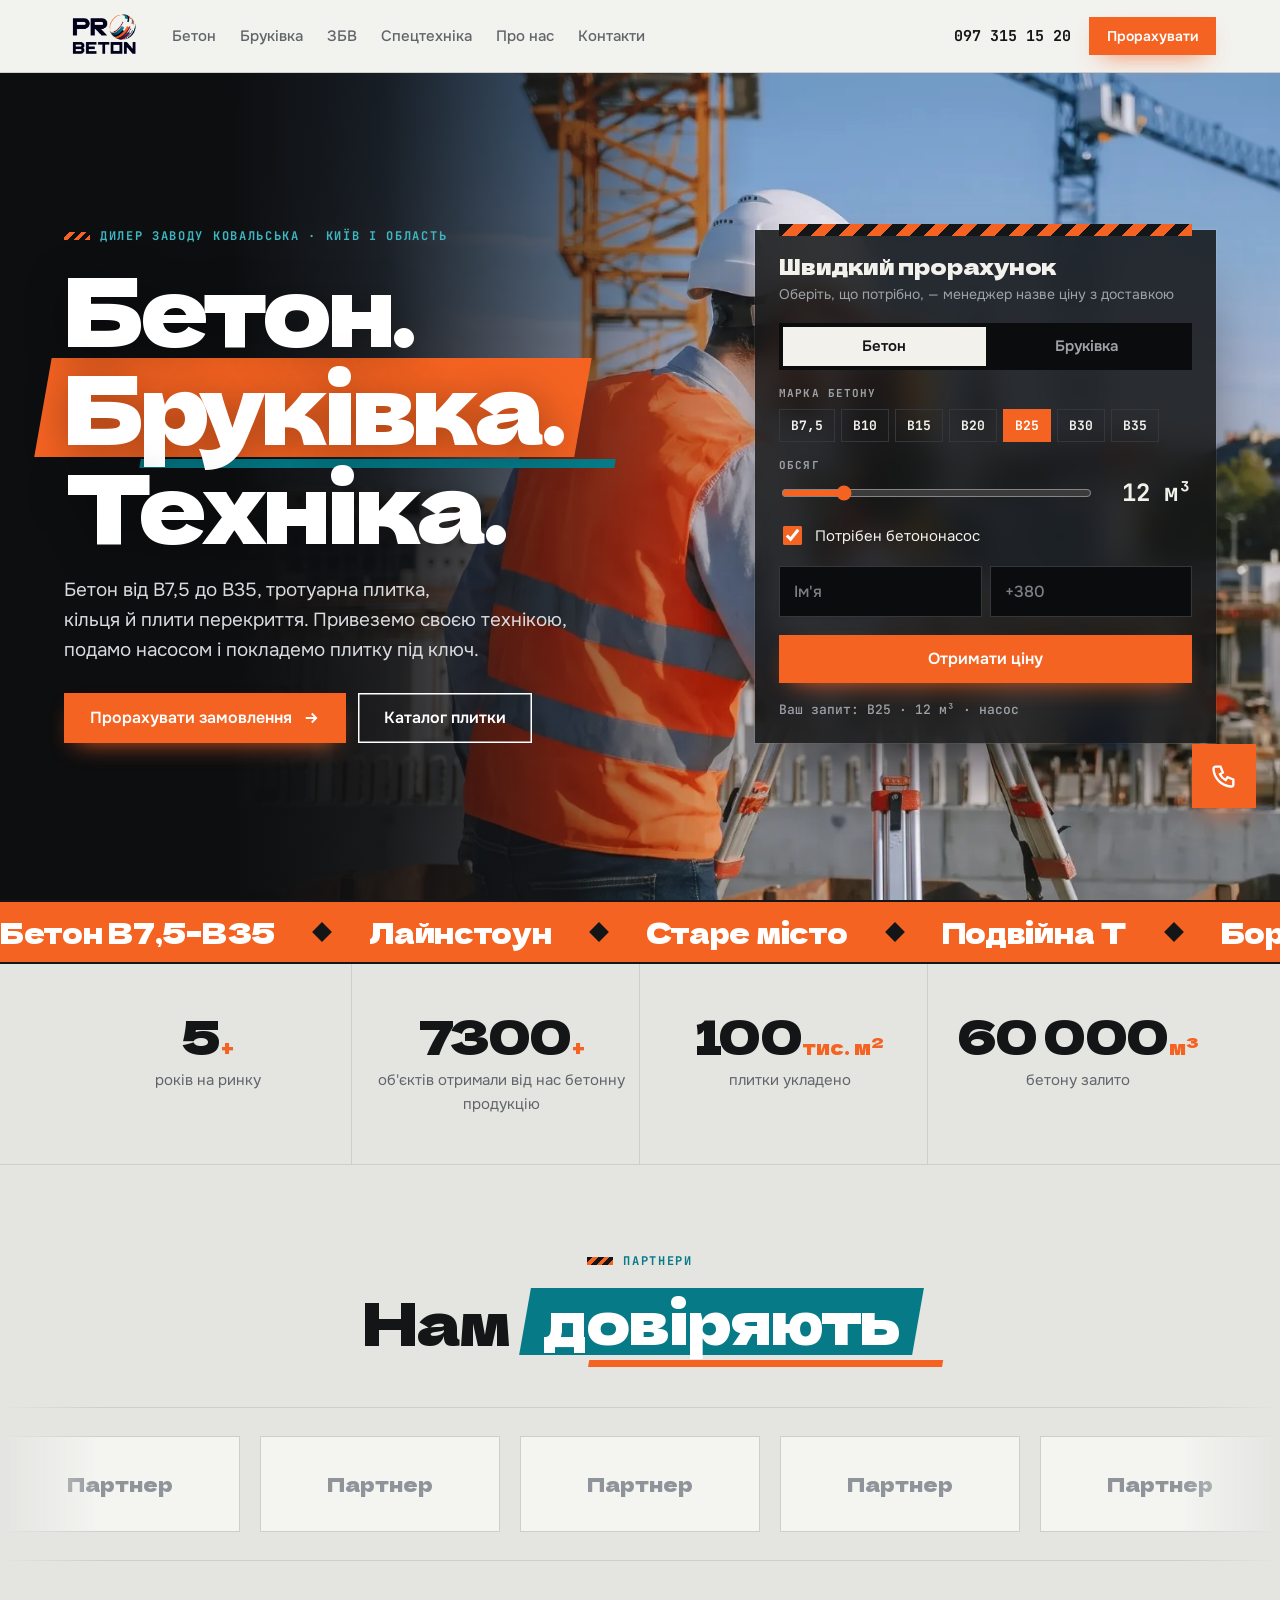
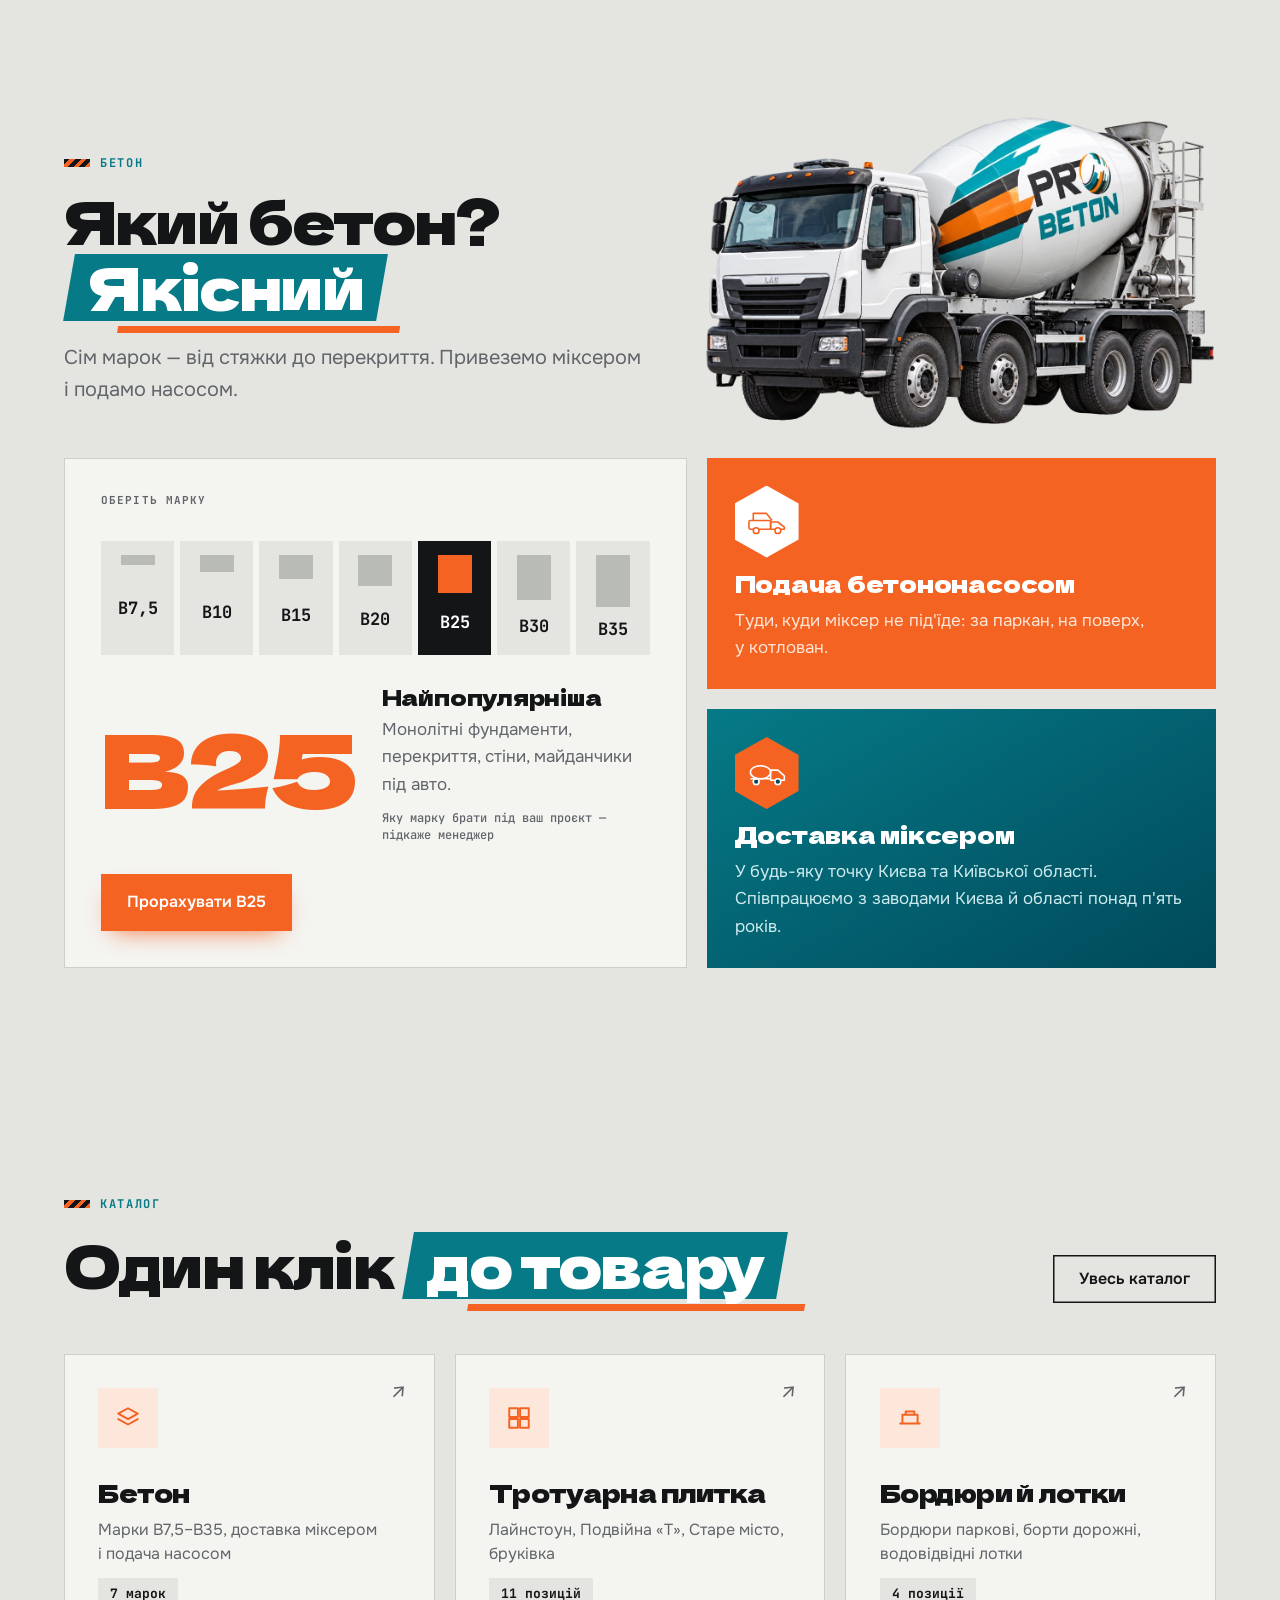
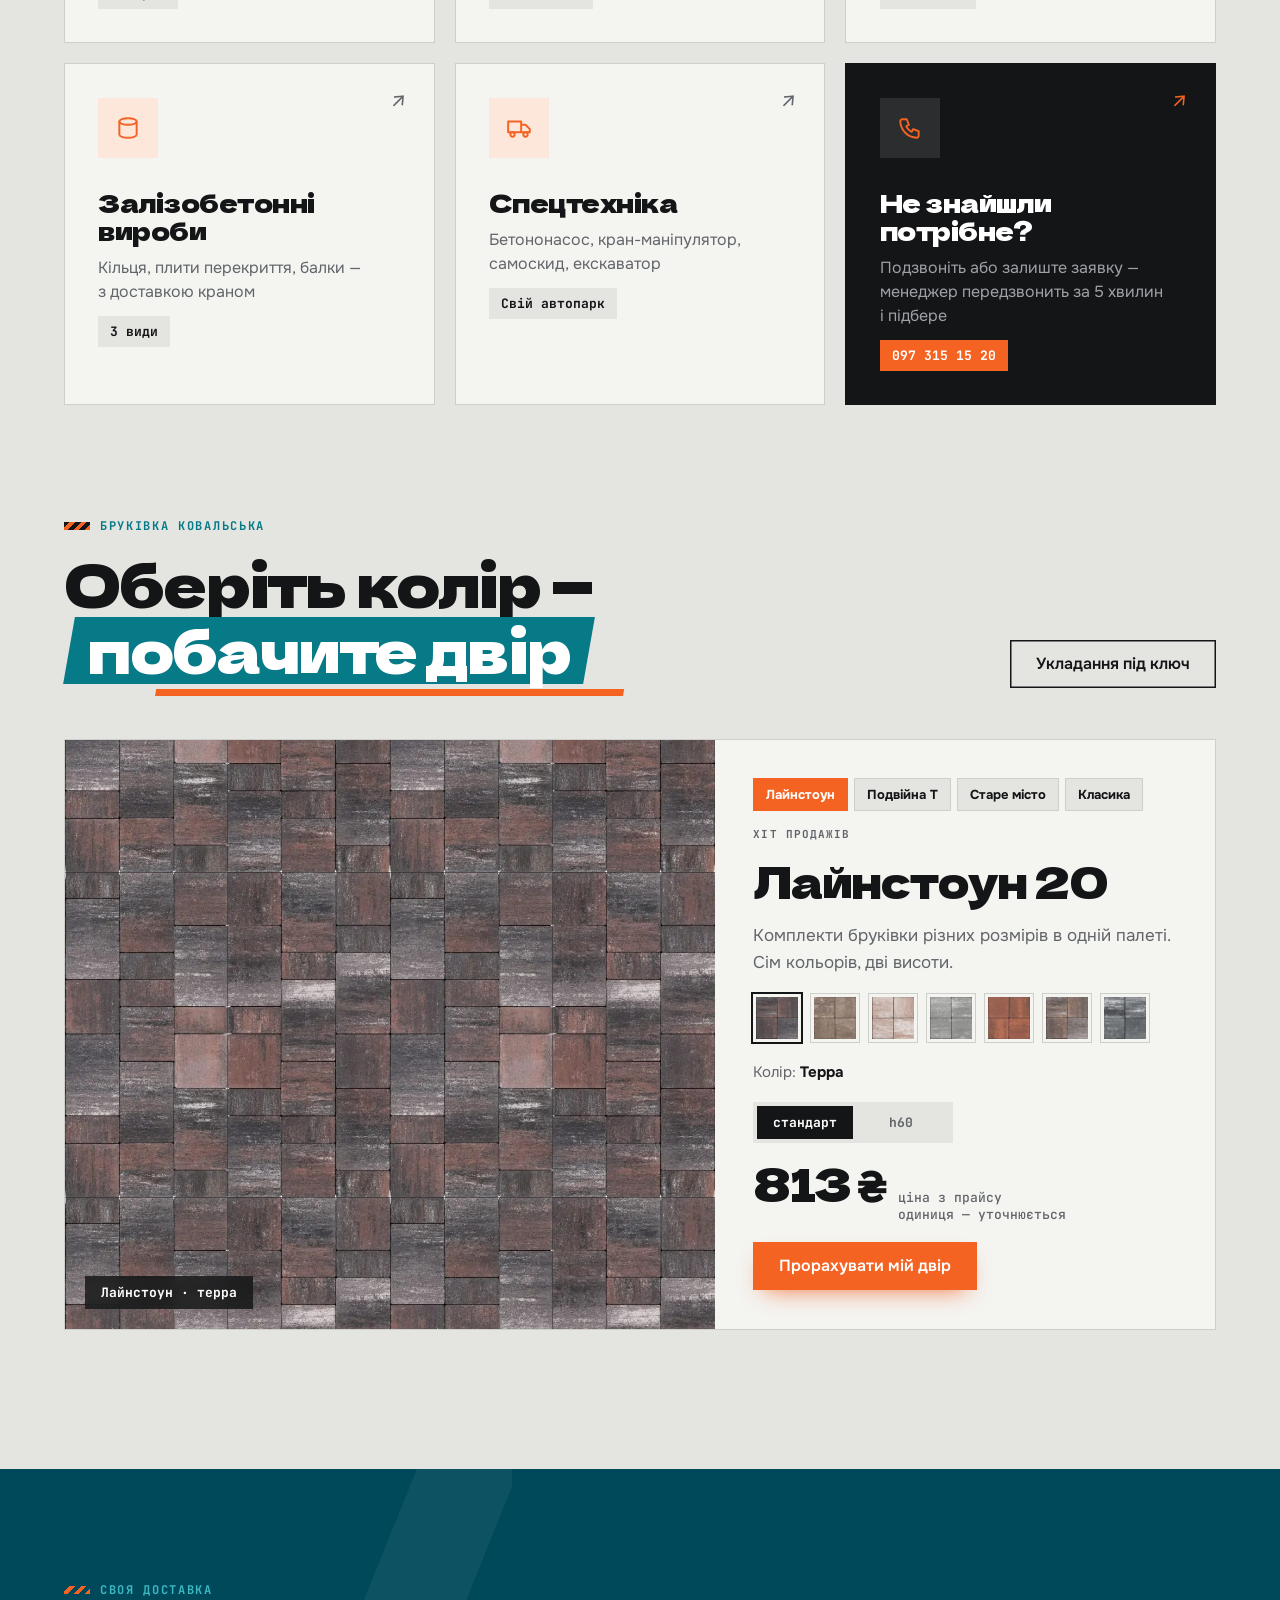
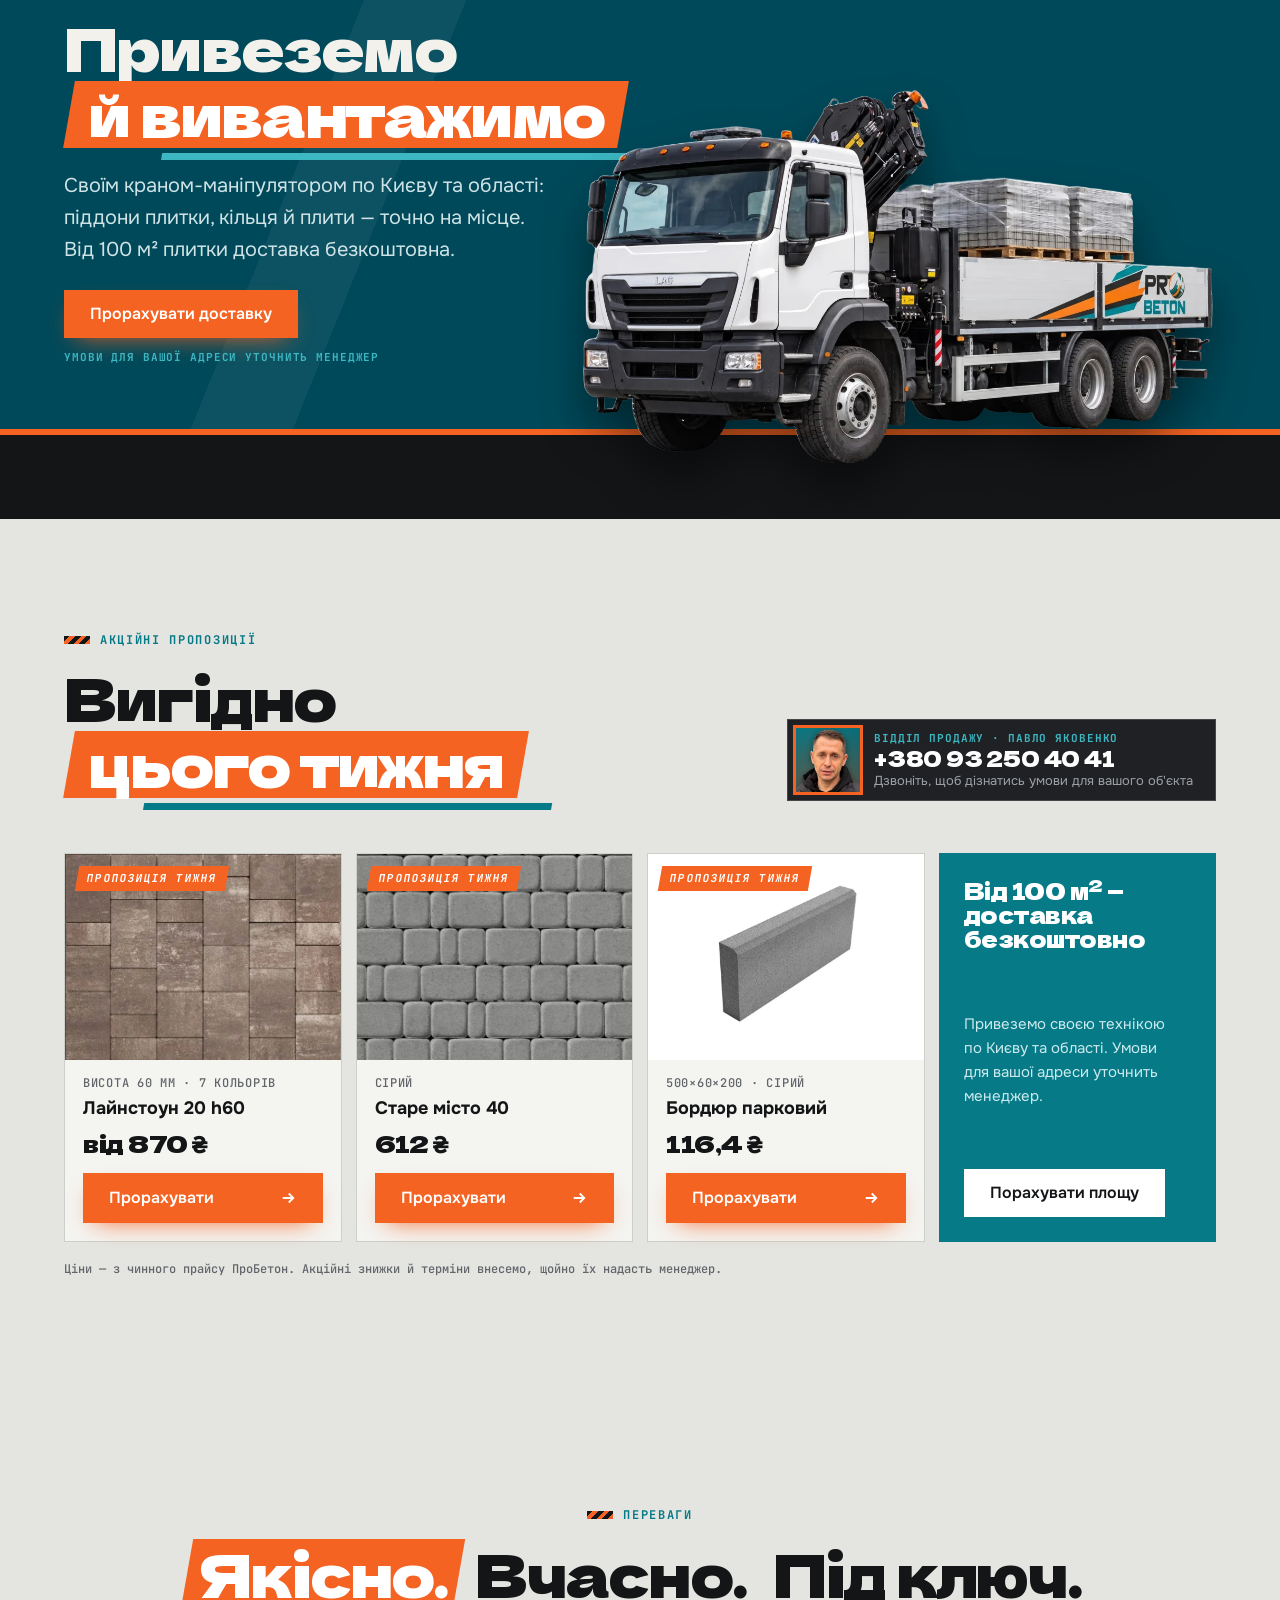
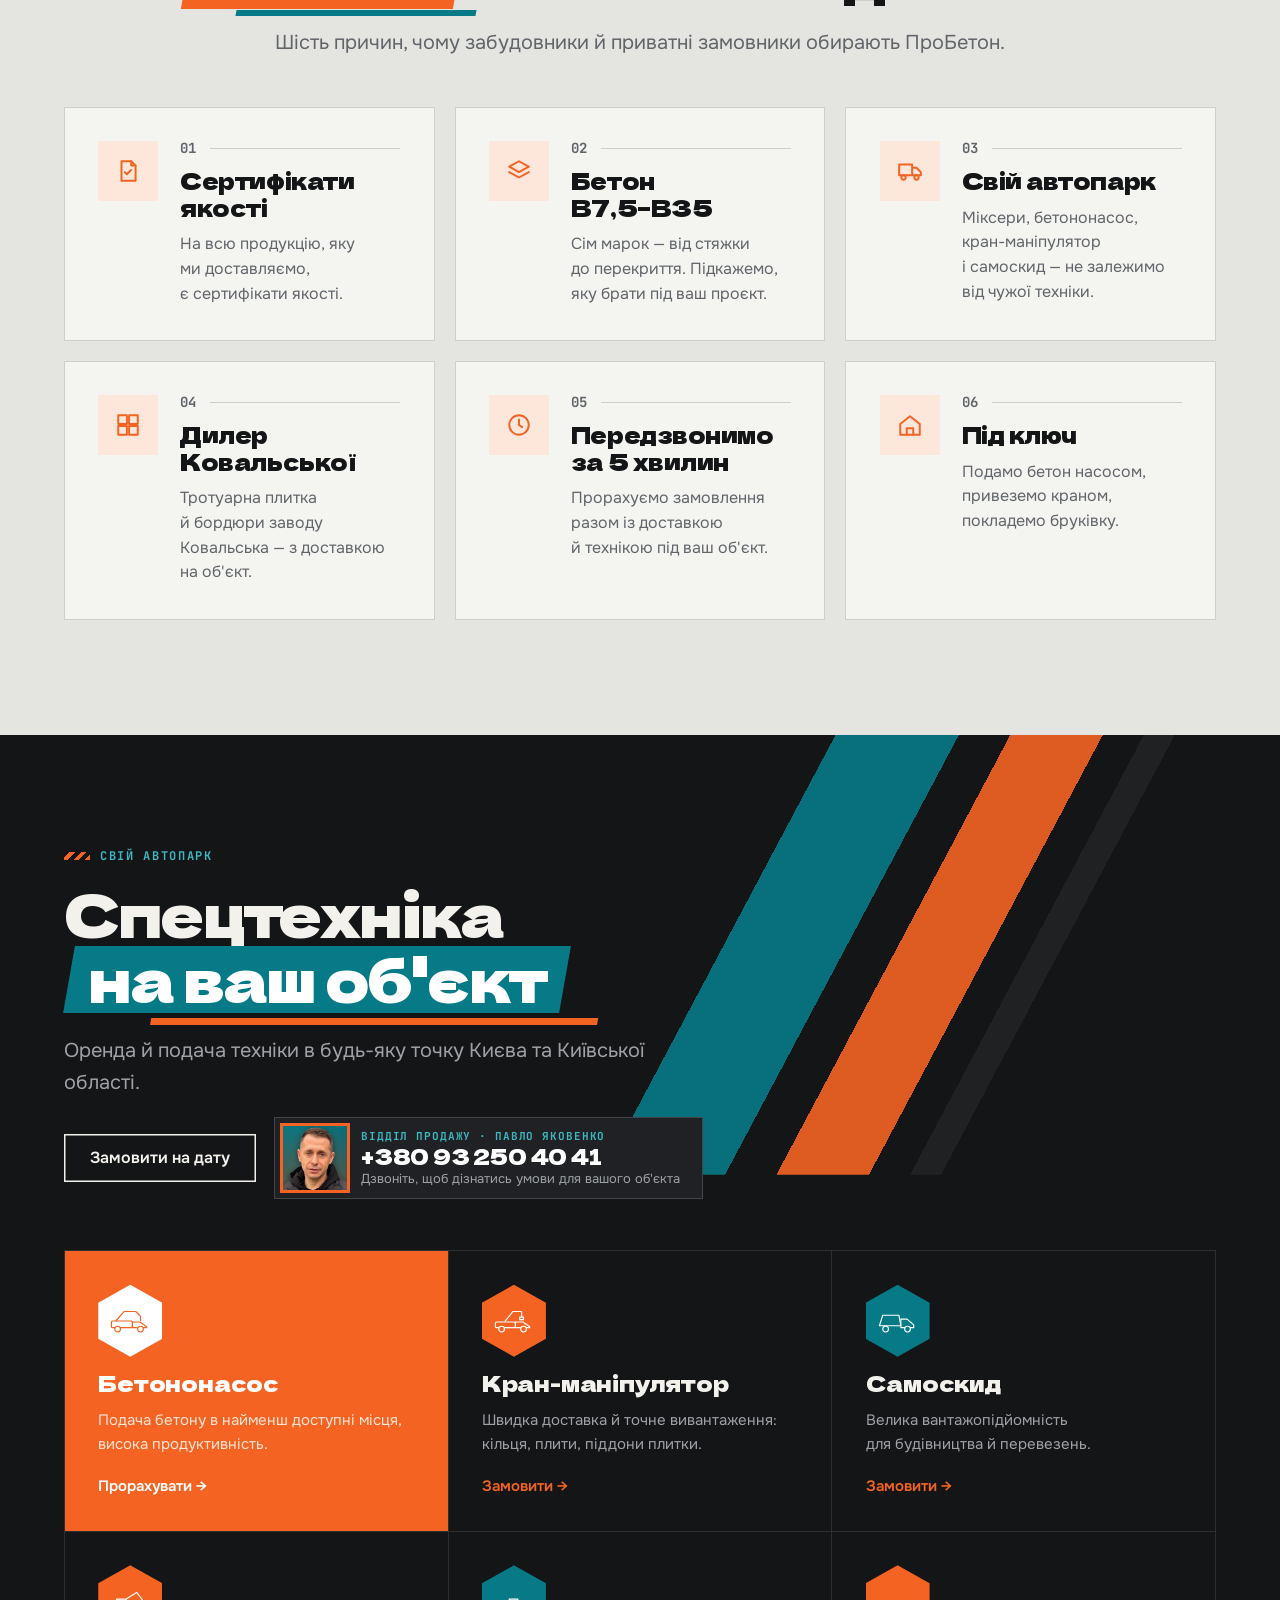
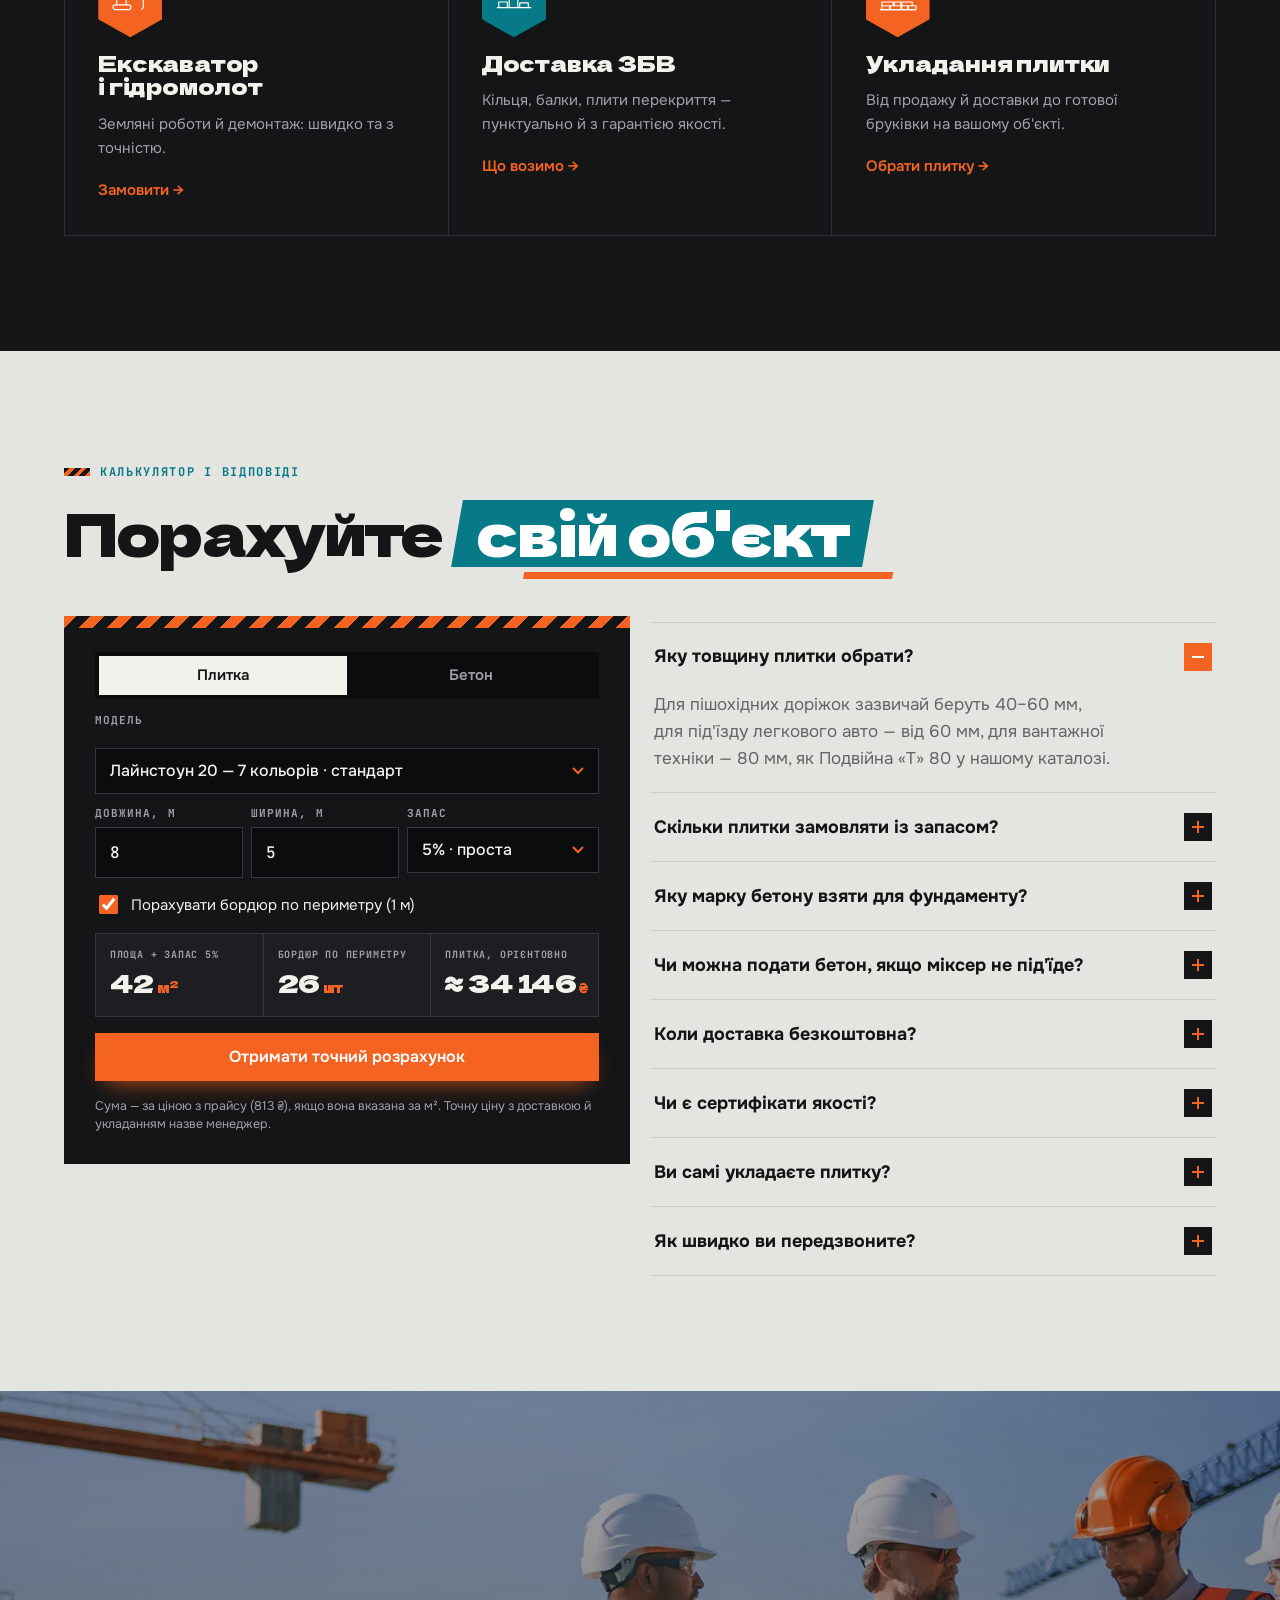
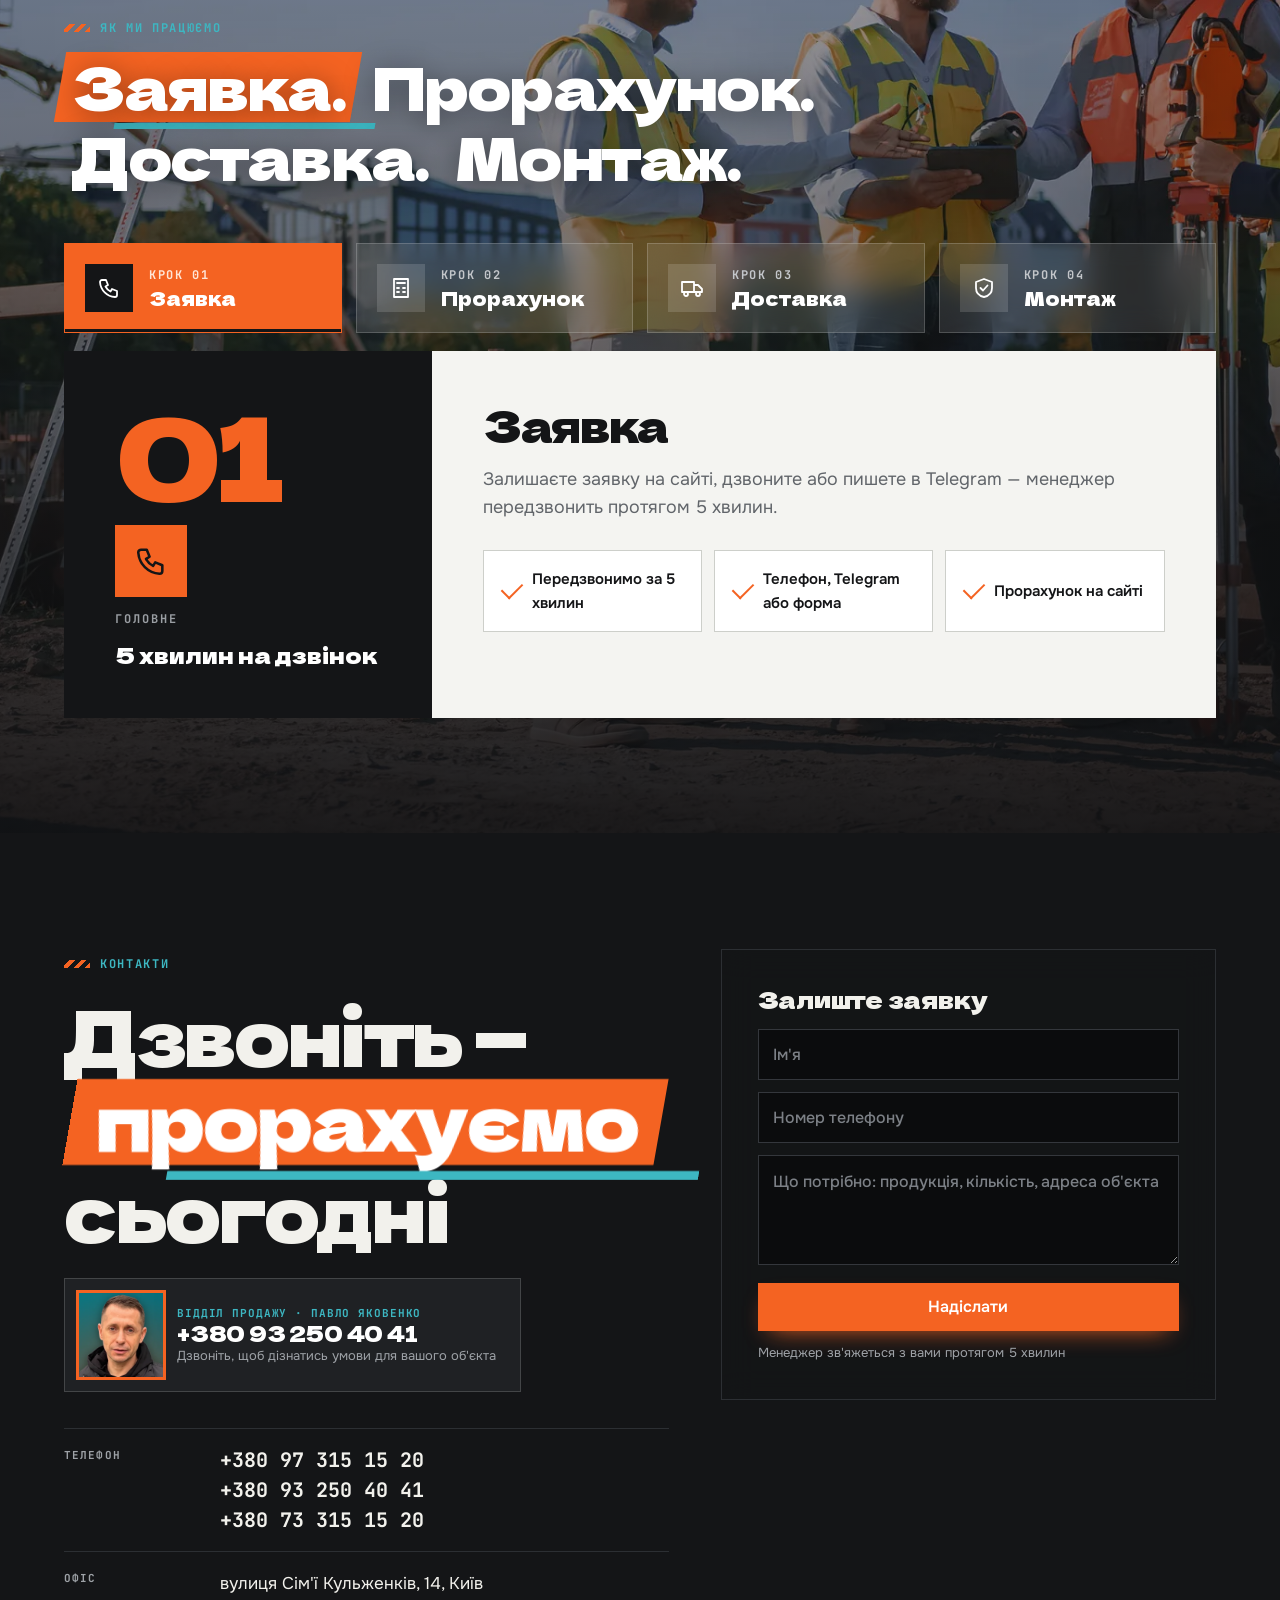
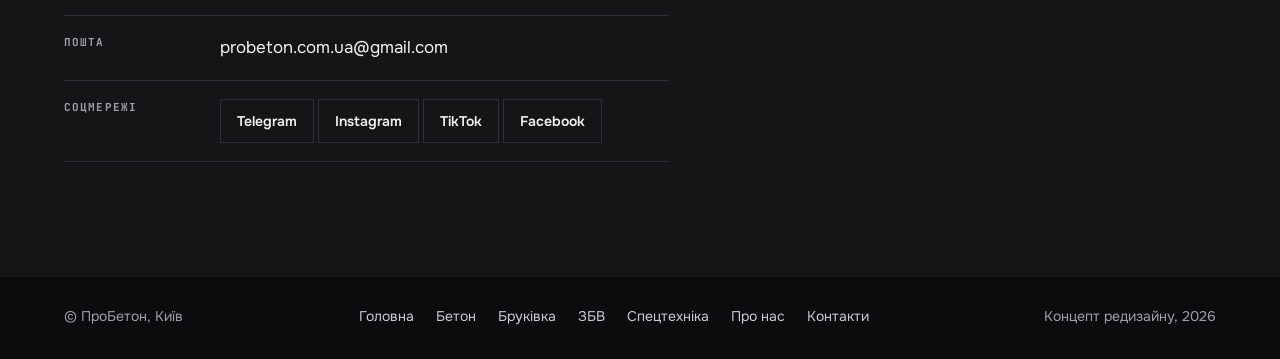
==== commit 162d2f52: "Головна: три машини через рівні проміжки — новий блок доставки з краном-маніпулятором, спецтехніка н" ====
--- a/index.html
+++ b/index.html
@@ -555,6 +555,23 @@
 .person .c{position:absolute;inset:0;opacity:0;transition:opacity .45s ease,transform .6s ease}
 .person:hover .c,.person:focus-within .c{opacity:1}
 @media (max-width:1040px){.mixer-art{width:min(80vw,460px);justify-self:start;margin-bottom:0}}
+/* доставка плитки маніпулятором: петрольне тло, машина стоїть на «дорозі» внизу блоку */
+.dost{background:var(--teal-deep);position:relative;overflow:hidden;padding-bottom:0}
+.dost::before{content:"";position:absolute;top:0;left:-6%;width:46%;height:100%;pointer-events:none;
+  background:linear-gradient(112deg,transparent 0 58%,rgba(255,255,255,.05) 58% 70%,transparent 70%)}
+.dost > .in{position:relative;z-index:2;display:grid;grid-template-columns:minmax(0,.85fr) minmax(0,1.15fr);gap:clamp(24px,4vw,64px);align-items:end}
+.dost-txt{display:grid;gap:18px;align-content:start;align-self:center;padding-bottom:clamp(40px,5vw,80px)}
+.dost .lead{color:#CFE3E6}
+.dost .slant.or::after{background:var(--teal-lt)}
+.dost-cta{display:flex;flex-wrap:wrap;gap:12px 20px;align-items:center;margin-top:6px}
+.dost-note{font:700 11px/1.4 var(--mono);letter-spacing:.08em;text-transform:uppercase;color:var(--teal-lt)}
+.dost-art{position:relative;margin-bottom:-34px}
+.dost-art img{display:block;width:100%;height:auto;filter:drop-shadow(0 26px 22px rgba(0,0,0,.45))}
+.road{position:relative;z-index:1;height:clamp(64px,7vw,96px);background:var(--asphalt)}
+.road::before{content:"";position:absolute;left:0;right:0;top:0;height:6px;background:var(--signal)}
+.road::after{content:"";position:absolute;left:0;right:0;top:calc(50% + 6px);height:5px;translate:0 -50%;
+  background:repeating-linear-gradient(90deg,#F2F1EC 0 54px,transparent 54px 108px)}
+@media (max-width:1040px){.dost > .in{grid-template-columns:1fr}.dost-txt{padding-bottom:0}.dost-art{width:min(100%,560px);justify-self:end;margin-bottom:-22px}}
 
 /* ---------- анімації (вмикаються скриптом, без нього все видно одразу) ---------- */
 @keyframes rise{from{opacity:0;translate:0 34px}}
@@ -578,6 +595,10 @@
 html.anim .loader.seen{opacity:1;--from:420px;animation:drive 3.2s cubic-bezier(.25,.8,.3,1) both}
 html.anim #tekhnika::before{clip-path:inset(0 0 0 100%);transition:clip-path 1.1s cubic-bezier(.2,.7,.2,1)}
 html.anim #tekhnika.seen::before{clip-path:inset(0 0 0 0)}
+html.anim .dost-art img{opacity:0}
+html.anim .dost-art.seen img{opacity:1;--from:min(70vw,900px);animation:drive 3.4s cubic-bezier(.22,.8,.28,1) both,idle 2.4s ease-in-out 3.5s infinite}
+html.anim .dost .road::after{clip-path:inset(0 0 0 100%);transition:clip-path 0s}
+html.anim .dost:has(.dost-art.seen) .road::after{clip-path:inset(0 0 0 0);transition:clip-path 3.2s cubic-bezier(.22,.8,.28,1)}
 .slant{transition:transform .3s}
 
 /* ---------- акції ---------- */
@@ -793,7 +814,8 @@
 *,*::before,*::after{border-radius:0!important}
 
 @media (prefers-reduced-motion:reduce){*{transition:none!important;animation:none!important}html{scroll-behavior:auto}
-  html.anim .rv,html.anim .mixer-art img,html.anim .loader{opacity:1;translate:none}
+  html.anim .rv,html.anim .mixer-art img,html.anim .loader,html.anim .dost-art img{opacity:1;translate:none}
+  html.anim .dost .road::after{clip-path:none}
   html.anim #beton .stripes i{transform:skewX(-22deg)}html.anim #tekhnika::before{clip-path:none}}
 </style>
 </head>
@@ -936,8 +958,20 @@
   </div>
 </section>
 
+<!-- ДОСТАВКА МАНІПУЛЯТОРОМ (головна, бруківка): машина заїжджає справа, за нею малюється розмітка -->
+<section class="band dark dost" id="dostavka">
+  <div class="in">
+    <div class="dost-txt"><span class="eyebrow">Своя доставка</span>
+      <h2>Привеземо <span class="slant or"><span>й&nbsp;вивантажимо</span></span></h2>
+      <p class="lead">Своїм краном-маніпулятором по&nbsp;Києву та&nbsp;області: піддони плитки, кільця й&nbsp;плити — точно на&nbsp;місце. Від&nbsp;100&nbsp;м² плитки доставка безкоштовна.</p>
+      <div class="dost-cta"><a class="btn btn-or" href="#calc">Прорахувати доставку</a><span class="dost-note">Умови для вашої адреси уточнить менеджер</span></div></div>
+    <div class="dost-art" aria-hidden="true"><img src="img/manipulyator.webp" alt="" width="1200" height="708" loading="lazy"></div>
+  </div>
+  <div class="road" aria-hidden="true"></div>
+</section>
+
 <!-- АКЦІЇ -->
-<section class="band" id="akcii" style="padding-top:0">
+<section class="band" id="akcii">
   <div class="in">
     <div class="band-head"><div><span class="eyebrow">Акційні пропозиції</span><h2>Вигідно <span class="slant or"><span>цього тижня</span></span></h2></div><a class="mgr" href="tel:+380932504041"><i class="mgr-ph" aria-hidden="true"></i><span><small>Відділ продажу · Павло Яковенко</small><b>+380 93 250 40 41</b><em>Дзвоніть, щоб дізнатись умови для вашого об'єкта</em></span></a></div>
     <div class="promo" id="promo"></div>
@@ -960,28 +994,44 @@
   </div>
 </section>
 
-<!-- ЯК ПРАЦЮЄМО -->
-<section class="band photo" id="flow">
+<!-- ТЕХНІКА -->
+<section class="band dark" id="tekhnika">
   <div class="in">
-    <div class="band-head"><div><span class="eyebrow">Як ми працюємо</span><h2 class="cyc" id="stpWords"><span class="w on">Заявка.</span> <span class="w">Прорахунок.</span> <span class="w">Доставка.</span> <span class="w">Монтаж.</span></h2></div></div>
-    <div class="stp" id="stp">
-      <div class="stp-tabs" role="tablist" aria-label="Кроки роботи">
-        <button class="stp-tab on" role="tab" aria-selected="true" data-i="0"><i class="stp-ic"><svg viewBox="0 0 24 24"><path d="M5 4h4l2 5-2.5 1.5a11 11 0 0 0 5 5L15 13l5 2v4a2 2 0 0 1-2 2A16 16 0 0 1 3 6a2 2 0 0 1 2-2"/></svg></i><span><small>Крок 01</small><b>Заявка</b></span></button>
-        <button class="stp-tab" role="tab" aria-selected="false" data-i="1"><i class="stp-ic"><svg viewBox="0 0 24 24"><rect x="5" y="3" width="14" height="18"/><path d="M8 7h8M8 12h2M14 12h2M8 16h2M14 16h2"/></svg></i><span><small>Крок 02</small><b>Прорахунок</b></span></button>
-        <button class="stp-tab" role="tab" aria-selected="false" data-i="2"><i class="stp-ic"><svg viewBox="0 0 24 24"><path d="M2 6h12v10H2zM14 9h4l4 4v3h-8"/><circle cx="6" cy="18" r="2"/><circle cx="18" cy="18" r="2"/></svg></i><span><small>Крок 03</small><b>Доставка</b></span></button>
-        <button class="stp-tab" role="tab" aria-selected="false" data-i="3"><i class="stp-ic"><svg viewBox="0 0 24 24"><path d="M12 3l8 3v6c0 5-3.5 8-8 9-4.5-1-8-4-8-9V6z"/><path d="M8.5 12l2.5 2.5 4.5-5"/></svg></i><span><small>Крок 04</small><b>Монтаж</b></span></button>
-      </div>
-      <div class="stp-nav"><button type="button" class="stp-arr" data-d="-1" aria-label="Попередній крок"><svg viewBox="0 0 24 24"><path d="M15 5l-7 7 7 7"/></svg></button><div class="stp-cap"><b class="num" id="stpCount">01 / 04</b><span>Гортайте стрілками всі кроки</span></div><button type="button" class="stp-arr" data-d="1" aria-label="Наступний крок"><svg viewBox="0 0 24 24"><path d="M9 5l7 7-7 7"/></svg></button></div>
-      <div class="stp-panel" role="tabpanel" aria-live="polite">
-        <div class="stp-side"><b class="stp-n num" id="stpN">01</b><i class="stp-ic big" id="stpIc"></i><small>Головне</small><span id="stpK">5 хвилин на дзвінок</span></div>
-        <div class="stp-body"><h3 id="stpT">Заявка</h3><p id="stpP"></p><ul class="stp-ok" id="stpOk"></ul></div>
+    <img class="loader" src="img/navantazhuvach.png" alt="" aria-hidden="true" width="691" height="418">
+    <div class="band-head tech-head"><div><span class="eyebrow">Свій автопарк</span><h2>Спецтехніка <span class="slant"><span>на ваш об'єкт</span></span></h2><p class="lead">Оренда й подача техніки в будь-яку точку Києва та Київської області.</p>
+      <div class="tech-cta"><a class="btn btn-line" href="#kontakty">Замовити на дату</a>
+        <a class="mgr" href="tel:+380932504041"><i class="mgr-ph" aria-hidden="true"></i><span><small>Відділ продажу · Павло Яковенко</small><b>+380 93 250 40 41</b><em>Дзвоніть, щоб дізнатись умови для вашого об'єкта</em></span></a></div></div></div>
+    <div class="fleet">
+      <div class="mach hl">
+        <svg viewBox="0 0 84 52" fill="none" stroke="#F46322" stroke-width="2.4" stroke-linejoin="round"><rect x="3" y="26" width="44" height="14" rx="2"/><path d="M47 40V28h16l14 10v2z"/><circle cx="16" cy="43" r="6" fill="currentColor"/><circle cx="64" cy="43" r="6" fill="currentColor"/><path d="M12 26 30 6h24l10 10"/><path d="M64 16v10"/></svg>
+        <h3>Бетононасос</h3><p>Подача бетону в найменш доступні місця, висока продуктивність.</p><a href="#calc">Прорахувати →</a>
+      </div>
+      <div class="mach">
+        <svg viewBox="0 0 84 52" fill="none" stroke="#F46322" stroke-width="2.4" stroke-linejoin="round"><rect x="3" y="28" width="42" height="12" rx="2"/><path d="M45 40V28h16l14 10v2z"/><circle cx="16" cy="43" r="6"/><circle cx="62" cy="43" r="6"/><path d="M22 28 40 6h18M58 6v12"/><path d="M54 18h8v5h-8z"/></svg>
+        <h3>Кран-маніпулятор</h3><p>Швидка доставка й точне вивантаження: кільця, плити, піддони плитки.</p><a href="#kontakty">Замовити →</a>
+      </div>
+      <div class="mach">
+        <svg viewBox="0 0 84 52" fill="none" stroke="#F46322" stroke-width="2.4" stroke-linejoin="round"><path d="M3 36 10 14h34l4 22z"/><path d="M48 40V22h13l14 12v6z"/><circle cx="16" cy="43" r="6"/><circle cx="62" cy="43" r="6"/></svg>
+        <h3>Самоскид</h3><p>Велика вантажопідйомність для будівництва й перевезень.</p><a href="#kontakty">Замовити →</a>
+      </div>
+      <div class="mach">
+        <svg viewBox="0 0 84 52" fill="none" stroke="#F46322" stroke-width="2.4" stroke-linejoin="round"><rect x="6" y="34" width="38" height="10" rx="5"/><path d="M14 34V22h20v12"/><path d="M34 22 56 8l14 18"/><path d="M70 26v14l-4 4"/></svg>
+        <h3>Екскаватор і гідромолот</h3><p>Земляні роботи й демонтаж: швидко та з точністю.</p><a href="#kontakty">Замовити →</a>
+      </div>
+      <div class="mach">
+        <svg viewBox="0 0 84 52" fill="none" stroke="#F46322" stroke-width="2.4" stroke-linejoin="round"><path d="M6 40h72"/><path d="M10 40V28h18v12M32 40V22h18v18M54 40V30h18v10"/></svg>
+        <h3>Доставка ЗБВ</h3><p>Кільця, балки, плити перекриття — пунктуально й з гарантією якості.</p><a href="zbv/">Що возимо →</a>
+      </div>
+      <div class="mach">
+        <svg viewBox="0 0 84 52" fill="none" stroke="#F46322" stroke-width="2.4" stroke-linejoin="round"><path d="M4 44h76"/><path d="M8 36h16v8H8zM26 36h22v8H26zM50 36h12v8H50zM64 36h16v8H64zM8 28h24v8H8zM34 28h14v8H34zM50 28h22v8H50z"/></svg>
+        <h3>Укладання плитки</h3><p>Від продажу й доставки до готової бруківки на вашому об'єкті.</p><a href="bruk/">Обрати плитку →</a>
       </div>
     </div>
   </div>
 </section>
 
 <!-- КАЛЬКУЛЯТОР + ПИТАННЯ -->
-<section class="band" id="faq" style="padding-top:0">
+<section class="band" id="faq">
   <div class="in">
     <div class="band-head"><div><span class="eyebrow">Калькулятор і відповіді</span><h2>Порахуйте <span class="slant"><span>свій об'єкт</span></span></h2></div></div>
     <div class="cf">
@@ -1027,8 +1077,28 @@
   </div>
 </section>
 
+<!-- ЯК ПРАЦЮЄМО -->
+<section class="band photo" id="flow">
+  <div class="in">
+    <div class="band-head"><div><span class="eyebrow">Як ми працюємо</span><h2 class="cyc" id="stpWords"><span class="w on">Заявка.</span> <span class="w">Прорахунок.</span> <span class="w">Доставка.</span> <span class="w">Монтаж.</span></h2></div></div>
+    <div class="stp" id="stp">
+      <div class="stp-tabs" role="tablist" aria-label="Кроки роботи">
+        <button class="stp-tab on" role="tab" aria-selected="true" data-i="0"><i class="stp-ic"><svg viewBox="0 0 24 24"><path d="M5 4h4l2 5-2.5 1.5a11 11 0 0 0 5 5L15 13l5 2v4a2 2 0 0 1-2 2A16 16 0 0 1 3 6a2 2 0 0 1 2-2"/></svg></i><span><small>Крок 01</small><b>Заявка</b></span></button>
+        <button class="stp-tab" role="tab" aria-selected="false" data-i="1"><i class="stp-ic"><svg viewBox="0 0 24 24"><rect x="5" y="3" width="14" height="18"/><path d="M8 7h8M8 12h2M14 12h2M8 16h2M14 16h2"/></svg></i><span><small>Крок 02</small><b>Прорахунок</b></span></button>
+        <button class="stp-tab" role="tab" aria-selected="false" data-i="2"><i class="stp-ic"><svg viewBox="0 0 24 24"><path d="M2 6h12v10H2zM14 9h4l4 4v3h-8"/><circle cx="6" cy="18" r="2"/><circle cx="18" cy="18" r="2"/></svg></i><span><small>Крок 03</small><b>Доставка</b></span></button>
+        <button class="stp-tab" role="tab" aria-selected="false" data-i="3"><i class="stp-ic"><svg viewBox="0 0 24 24"><path d="M12 3l8 3v6c0 5-3.5 8-8 9-4.5-1-8-4-8-9V6z"/><path d="M8.5 12l2.5 2.5 4.5-5"/></svg></i><span><small>Крок 04</small><b>Монтаж</b></span></button>
+      </div>
+      <div class="stp-nav"><button type="button" class="stp-arr" data-d="-1" aria-label="Попередній крок"><svg viewBox="0 0 24 24"><path d="M15 5l-7 7 7 7"/></svg></button><div class="stp-cap"><b class="num" id="stpCount">01 / 04</b><span>Гортайте стрілками всі кроки</span></div><button type="button" class="stp-arr" data-d="1" aria-label="Наступний крок"><svg viewBox="0 0 24 24"><path d="M9 5l7 7-7 7"/></svg></button></div>
+      <div class="stp-panel" role="tabpanel" aria-live="polite">
+        <div class="stp-side"><b class="stp-n num" id="stpN">01</b><i class="stp-ic big" id="stpIc"></i><small>Головне</small><span id="stpK">5 хвилин на дзвінок</span></div>
+        <div class="stp-body"><h3 id="stpT">Заявка</h3><p id="stpP"></p><ul class="stp-ok" id="stpOk"></ul></div>
+      </div>
+    </div>
+  </div>
+</section>
+
 <!-- КОНТАКТИ -->
-<section class="band dark" id="kontakty">
+<section class="band dark plain" id="kontakty">
   <div class="in contact">
     <div>
       <span class="eyebrow">Контакти</span>
@@ -1400,7 +1470,7 @@
     document.querySelectorAll(".rv,#tekhnika,#beton").forEach(el=>io.observe(el));
     // техніка ховається, коли блок іде з екрана, і щоразу виїжджає заново
     const io2=new IntersectionObserver(es=>es.forEach(e=>{if(e.isIntersecting&&e.intersectionRatio>=.25)e.target.classList.add("seen");else if(!e.isIntersecting)e.target.classList.remove("seen")}),{threshold:[0,.25]});
-    document.querySelectorAll(".mixer-art,.loader").forEach(el=>io2.observe(el));
+    document.querySelectorAll(".mixer-art,.loader,.dost-art").forEach(el=>io2.observe(el));
     // нові картки каталогу після фільтра — одразу видимі
     document.querySelectorAll("#kgrid .card").forEach(c=>c.classList.add("seen"));
     if($("kgrid"))new MutationObserver(()=>document.querySelectorAll("#kgrid .card:not(.rv)").forEach(c=>c.classList.add("rv","seen"))).observe($("kgrid"),{childList:true});
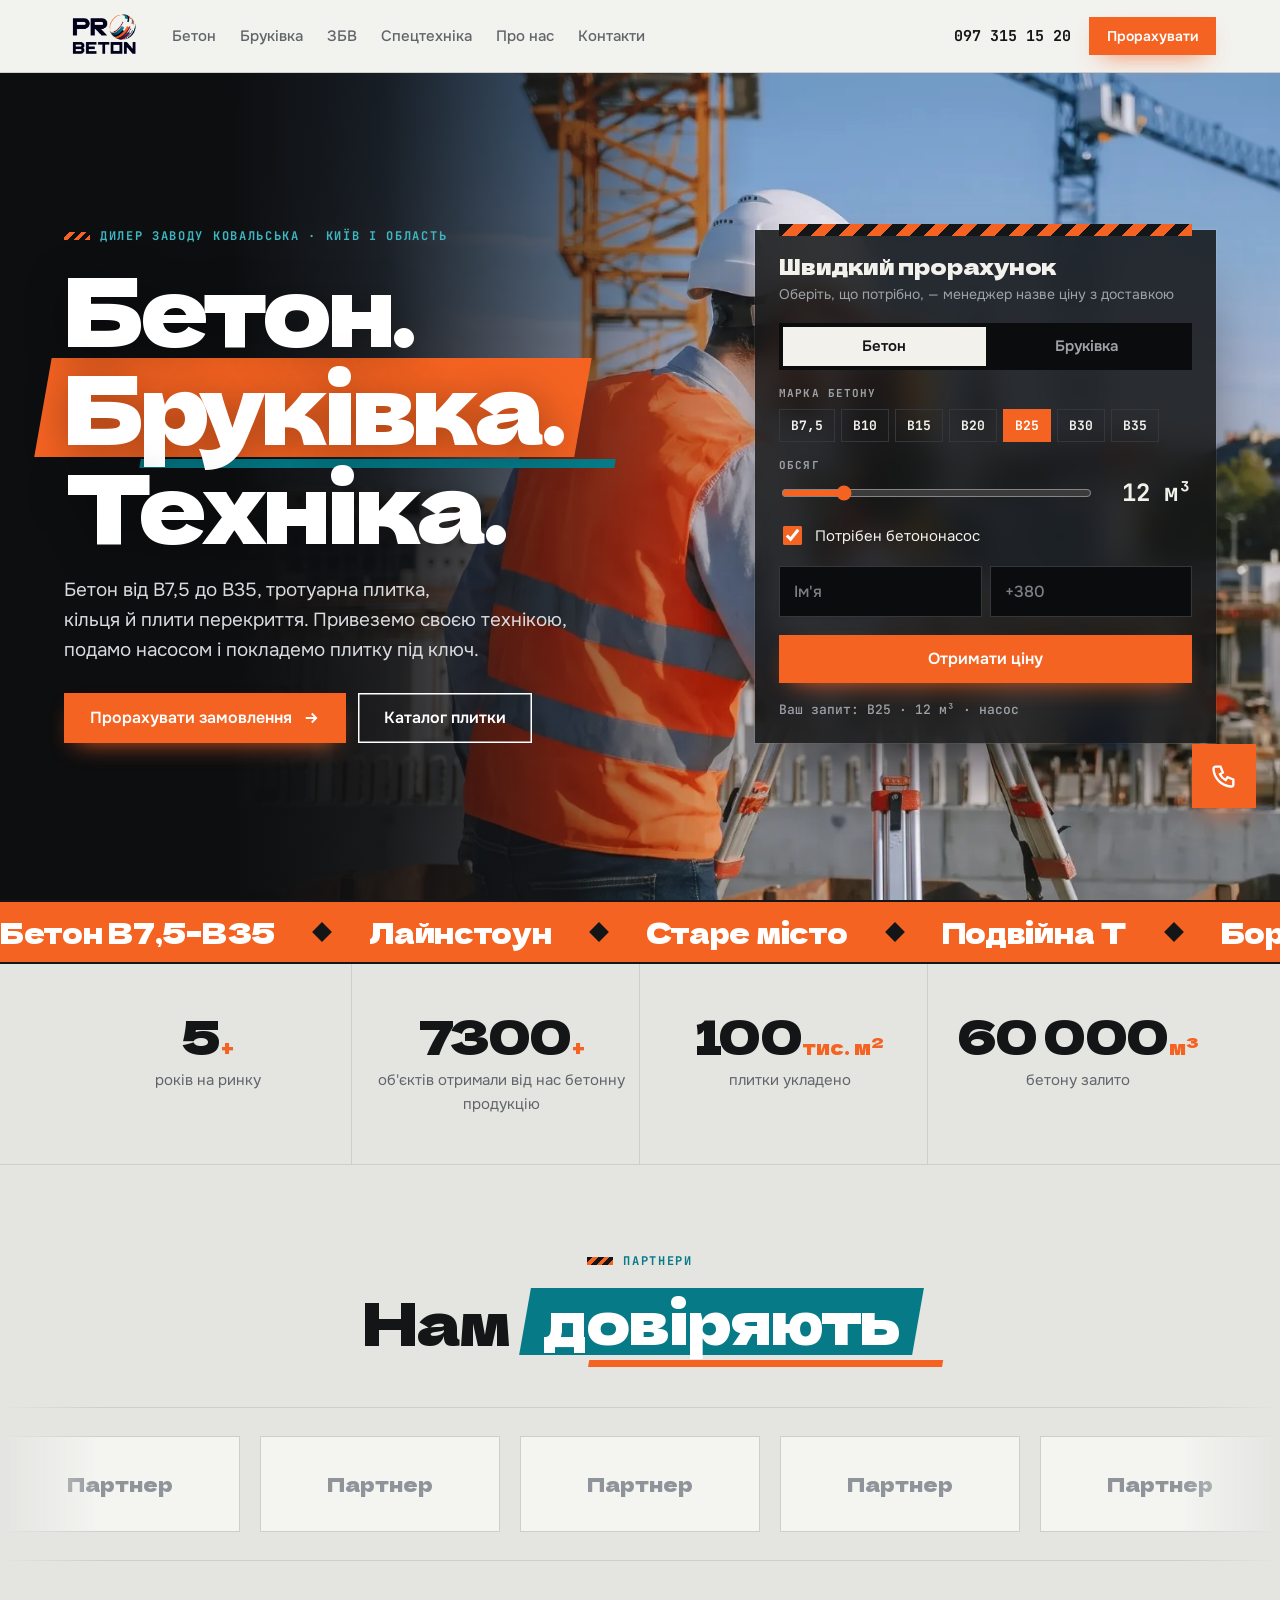
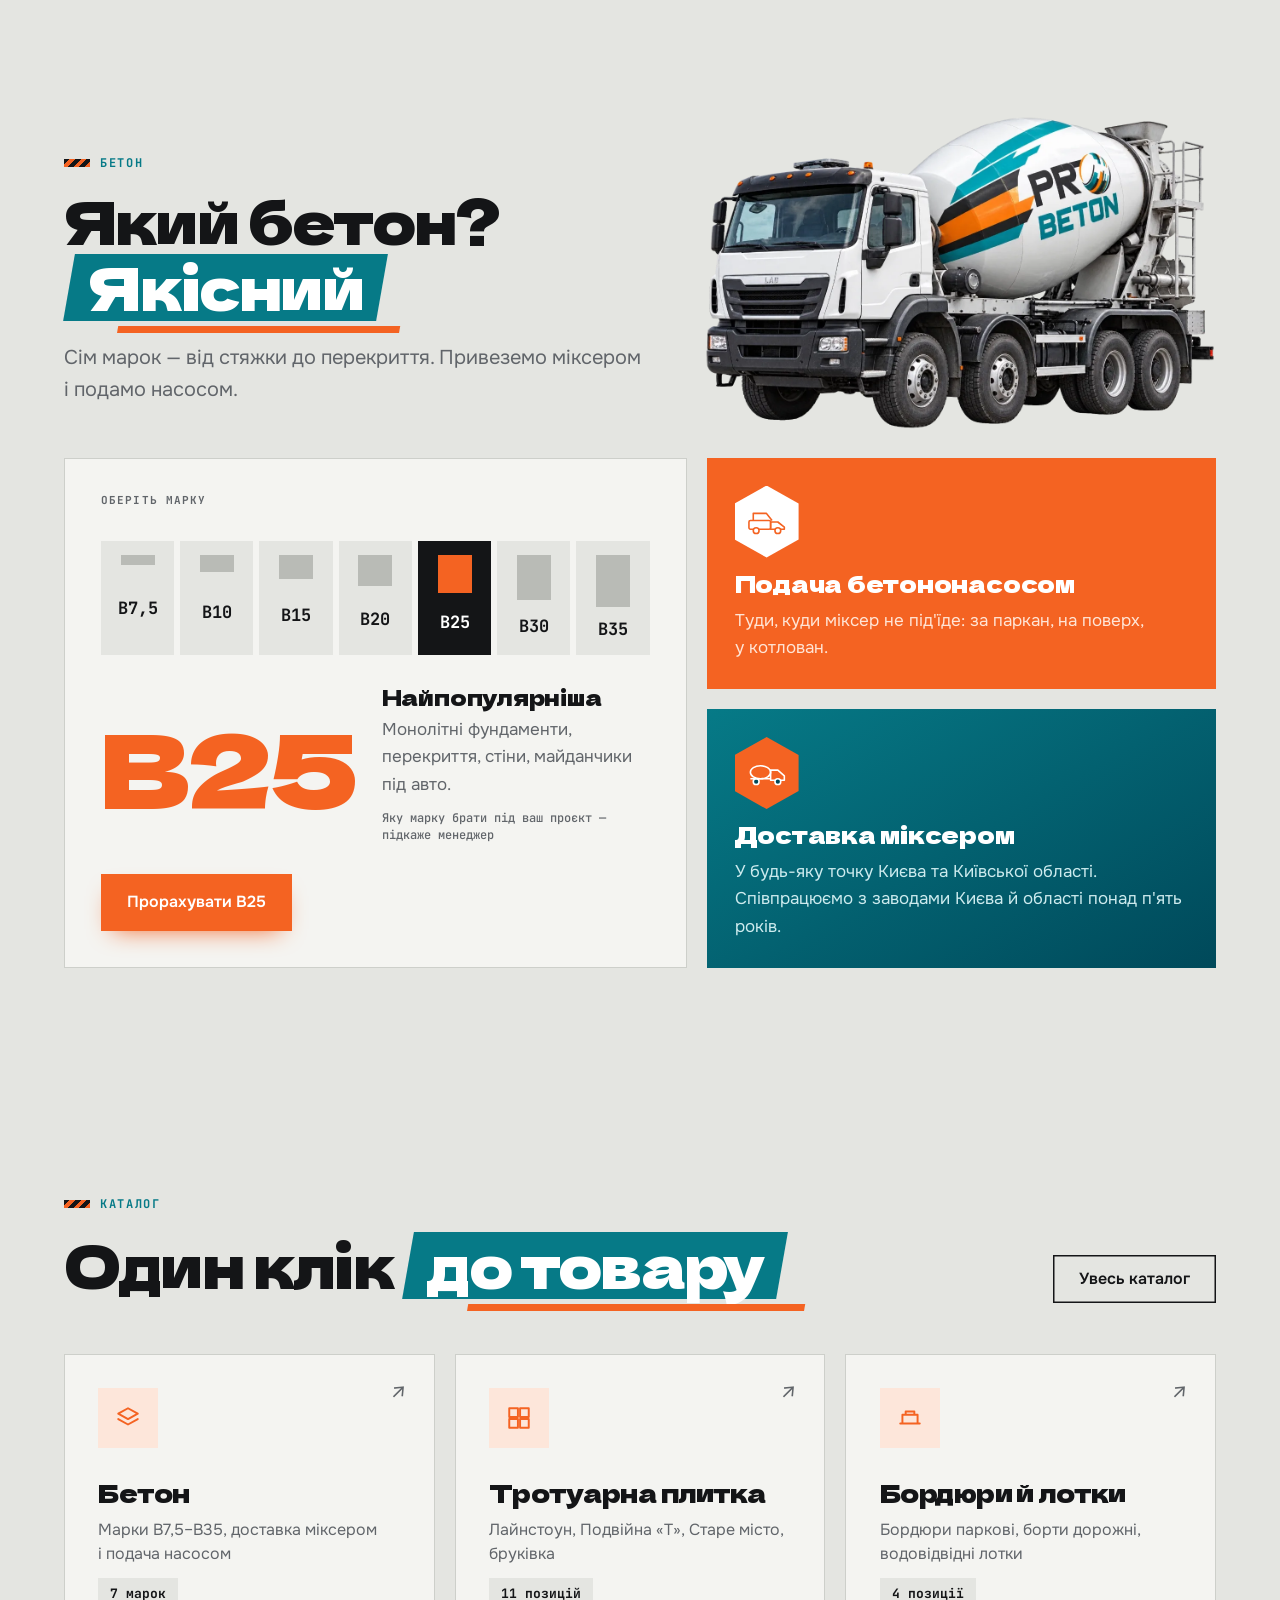
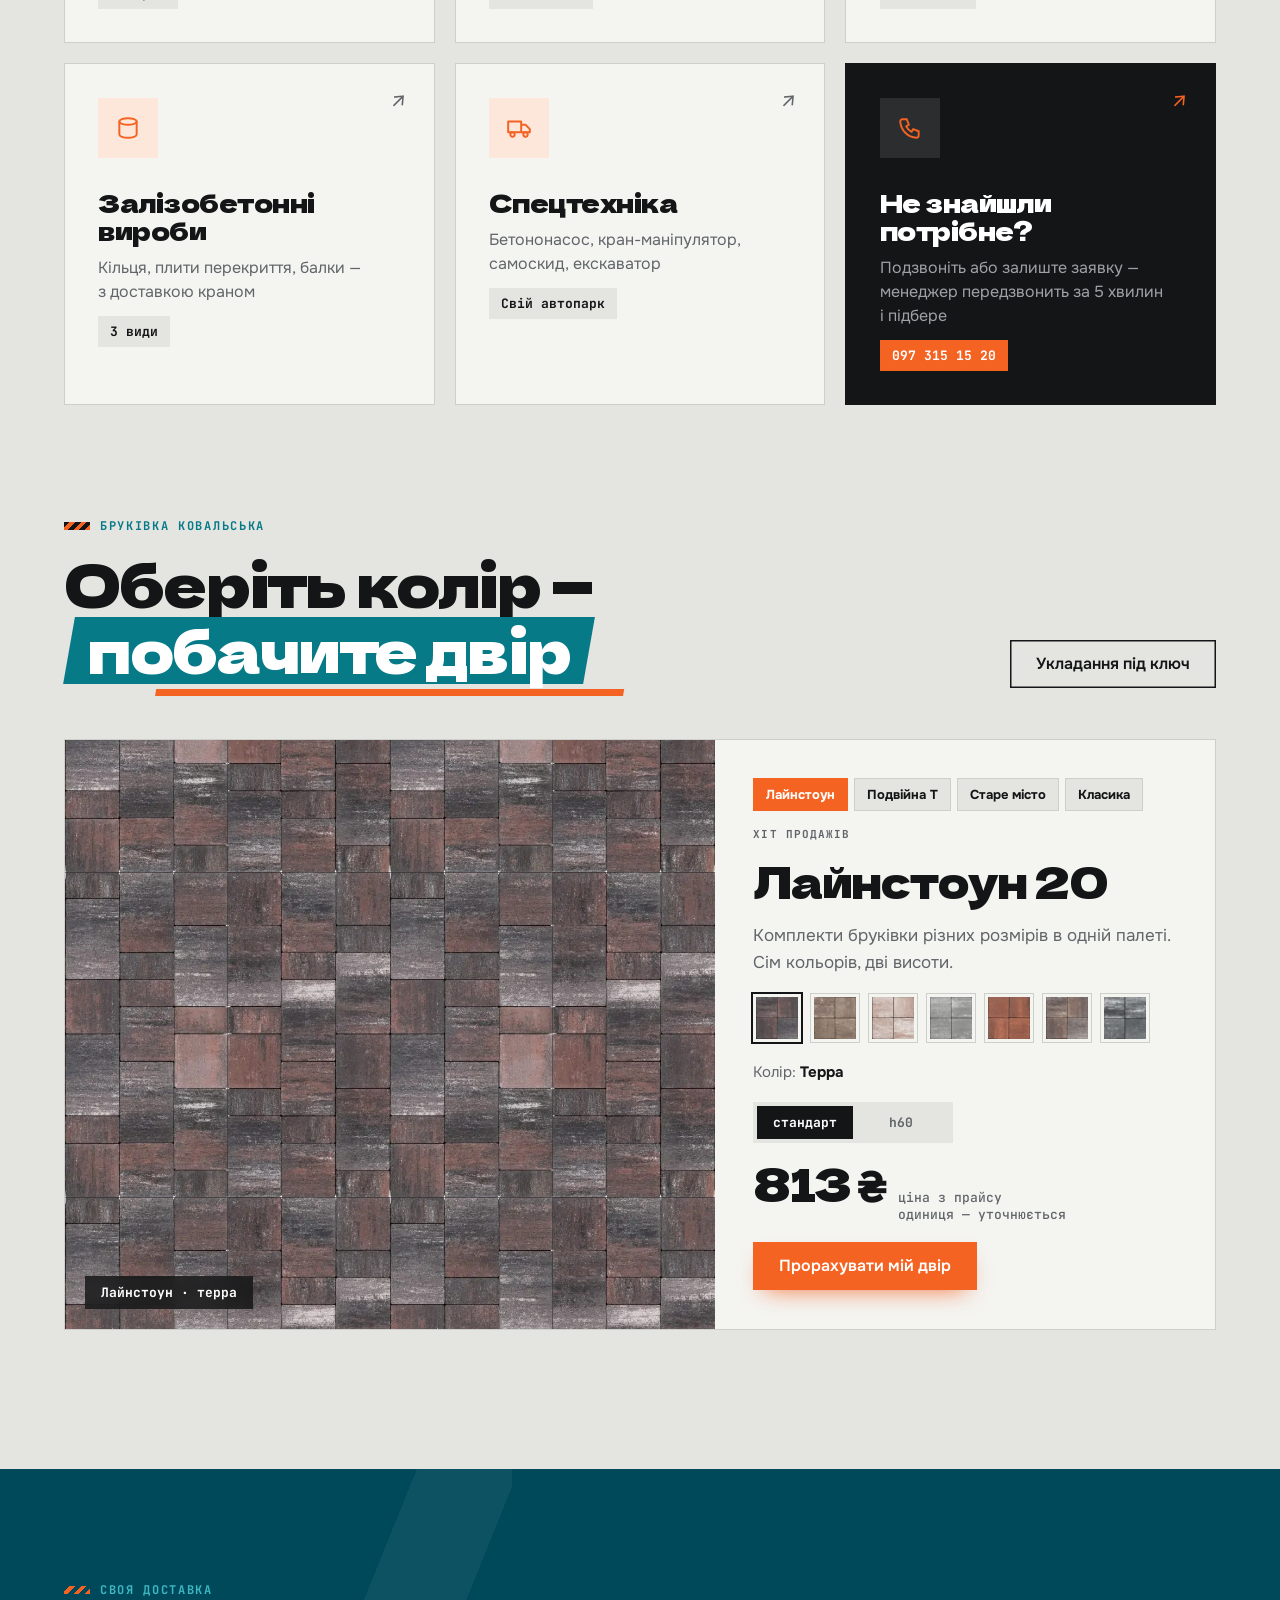
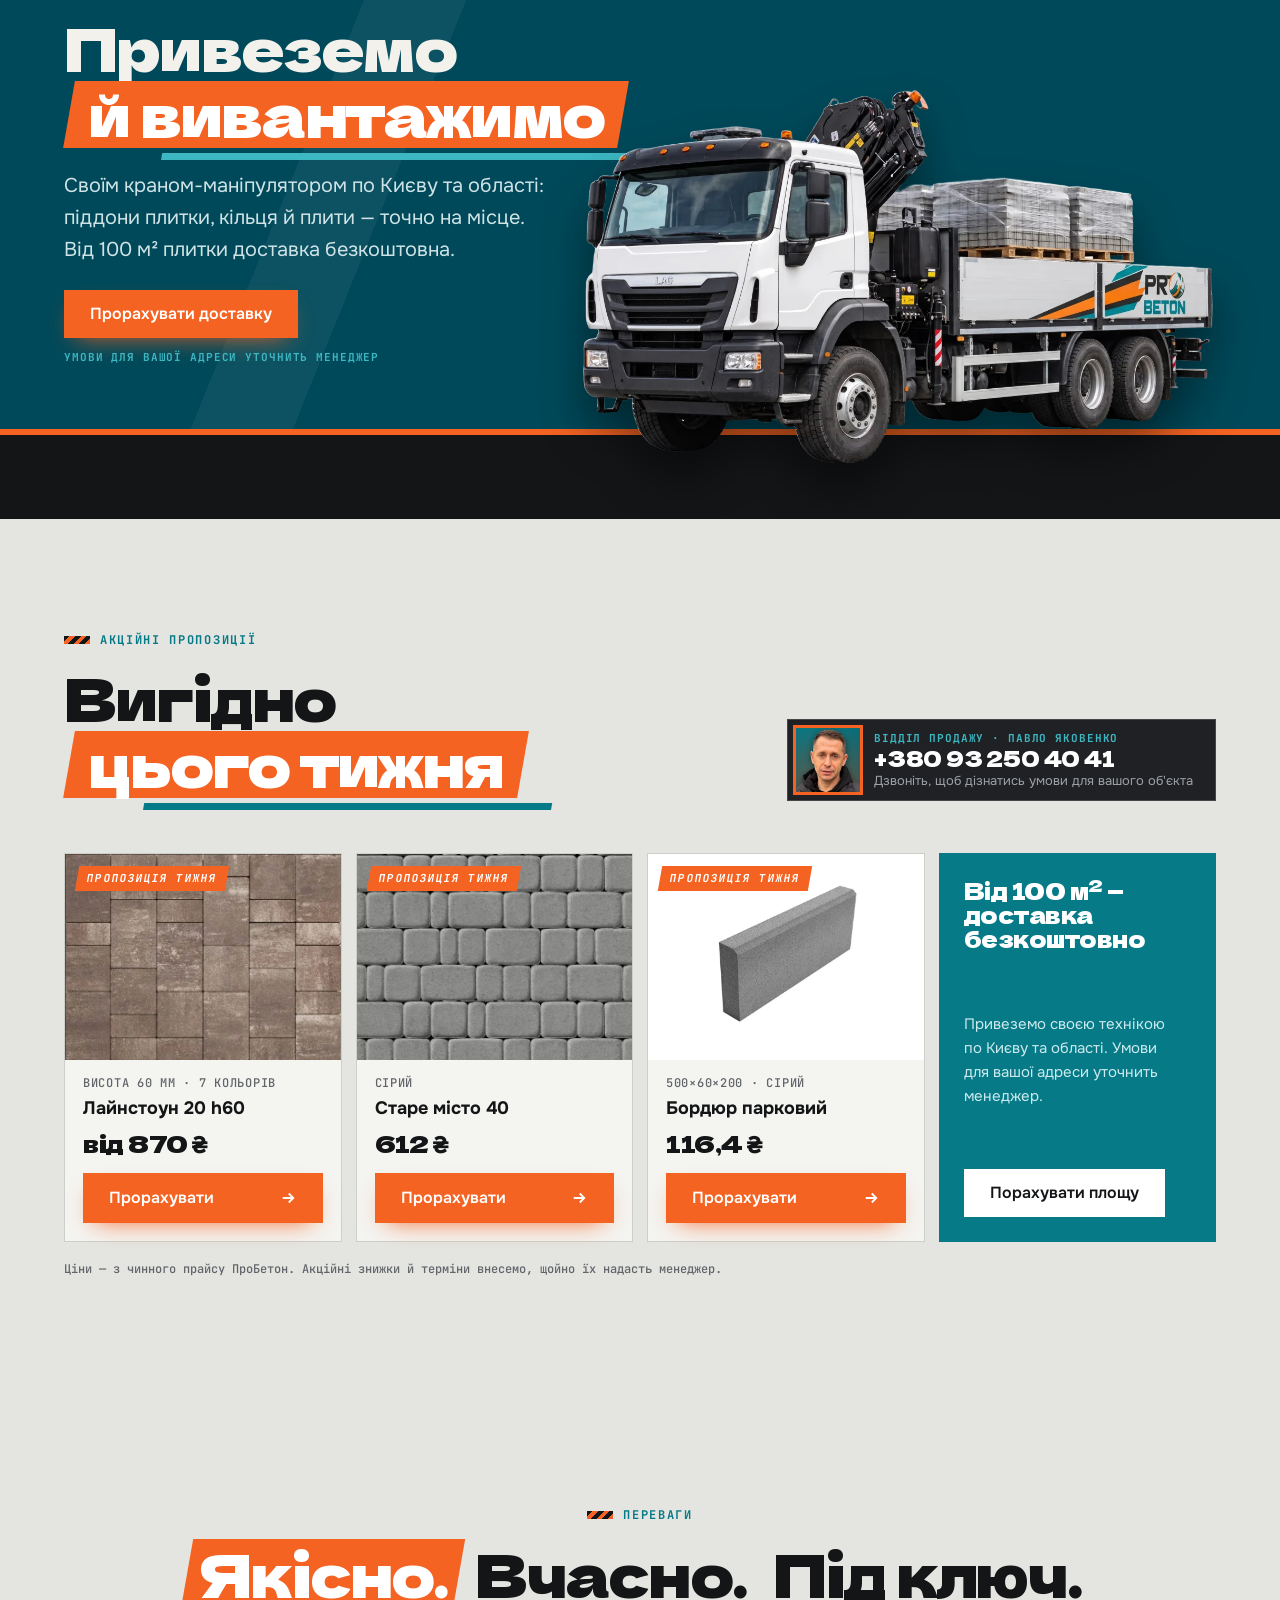
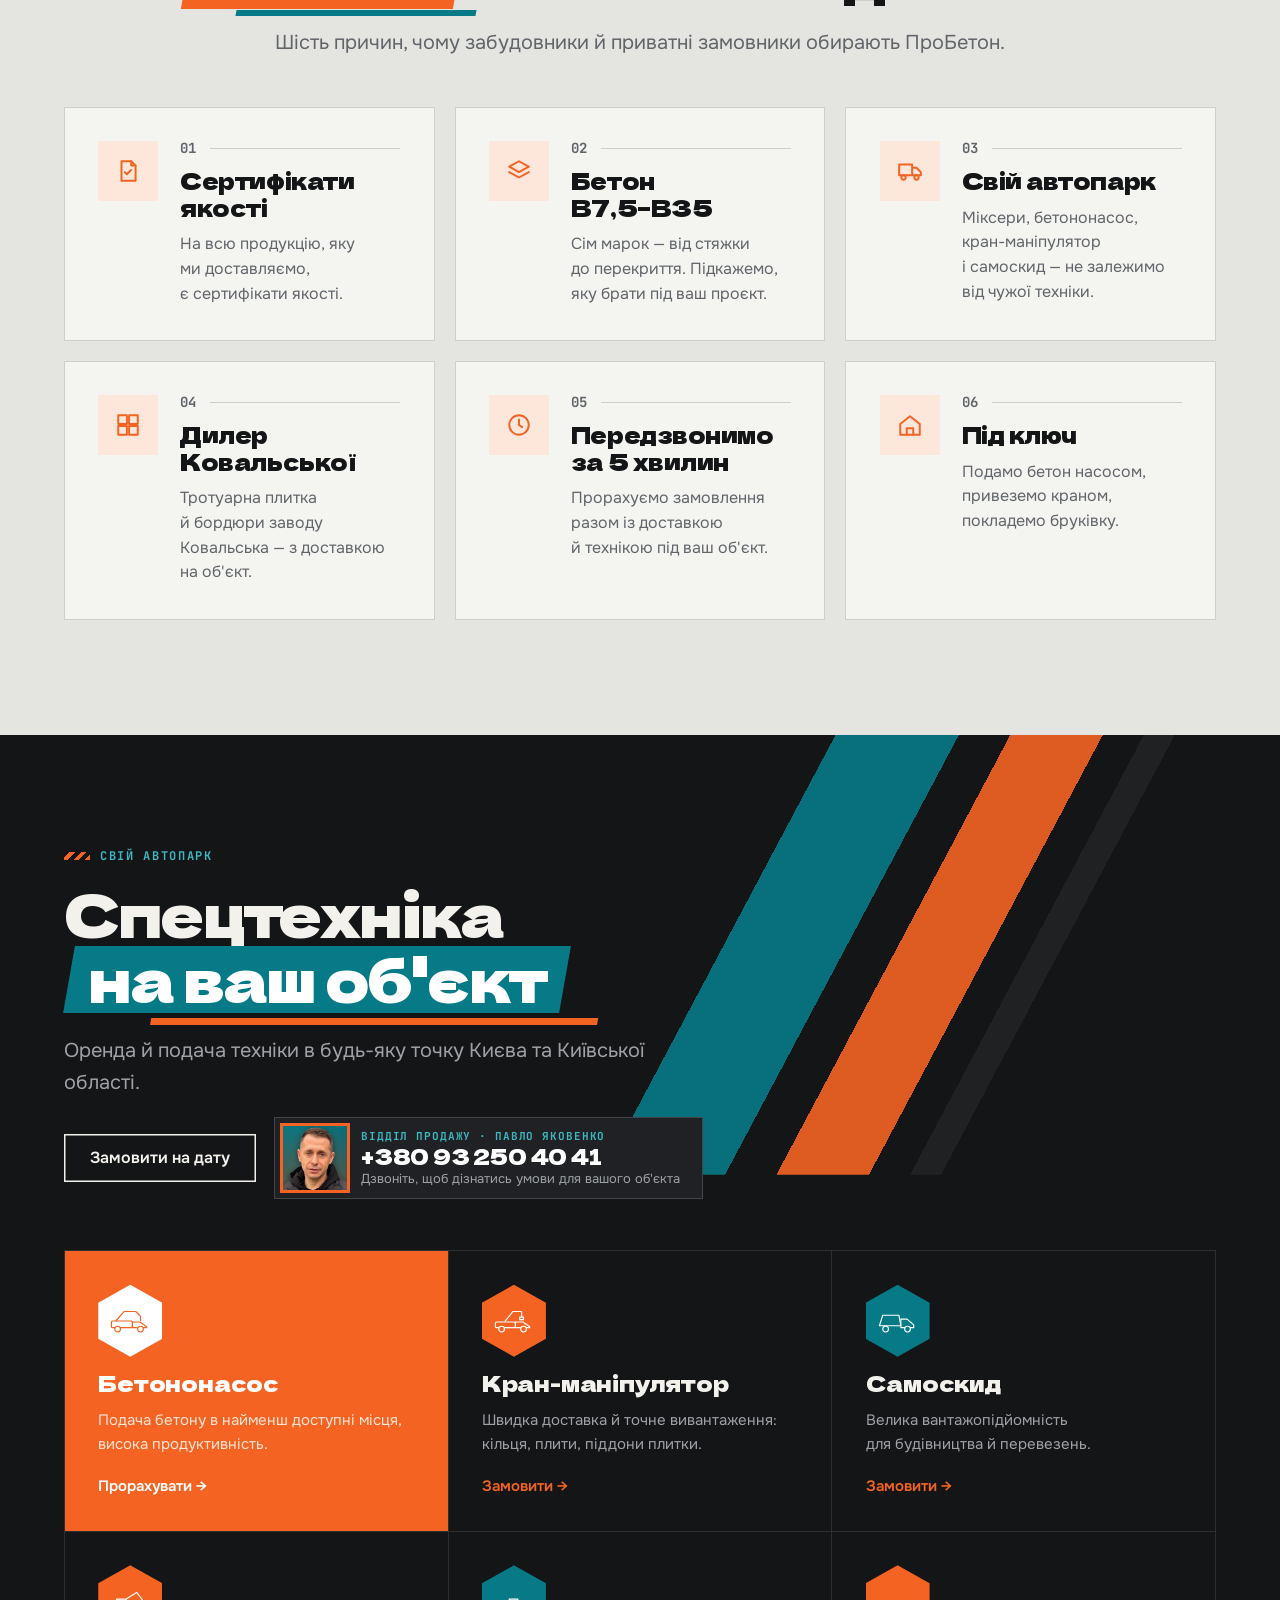
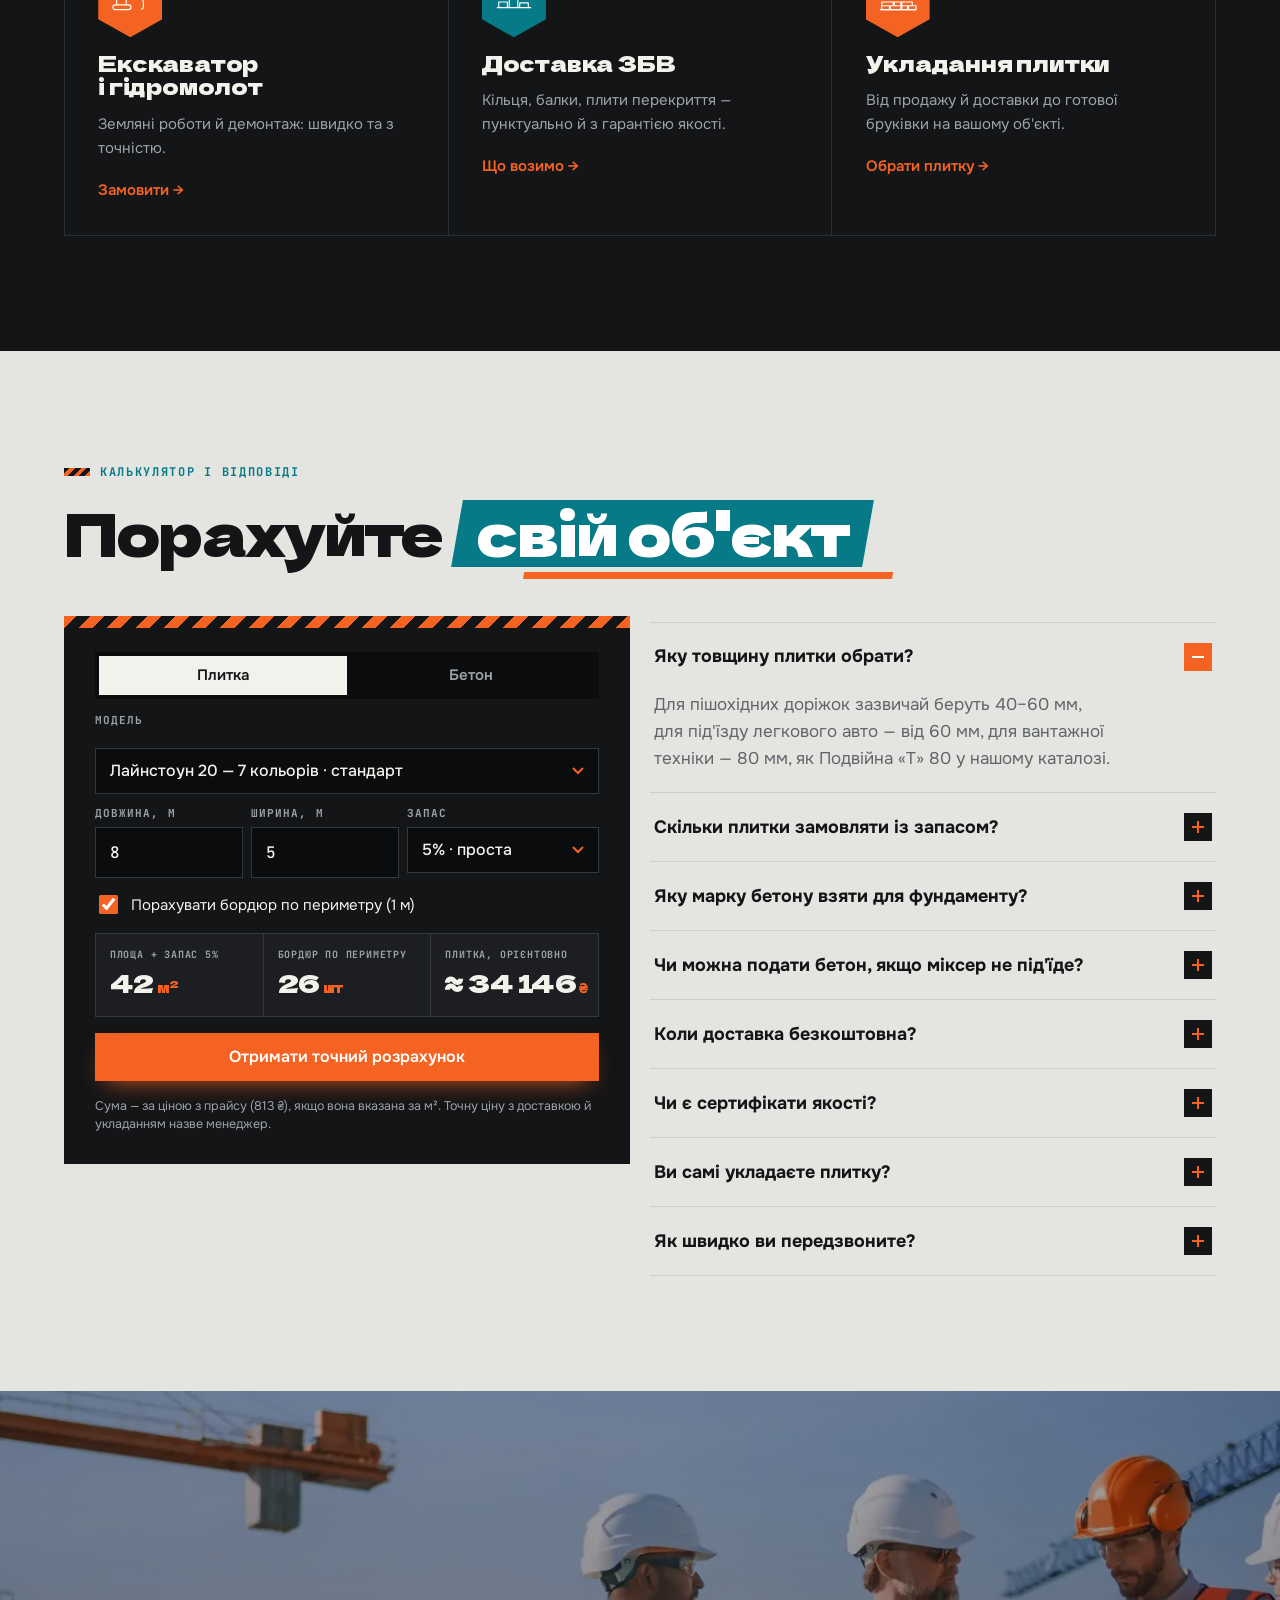
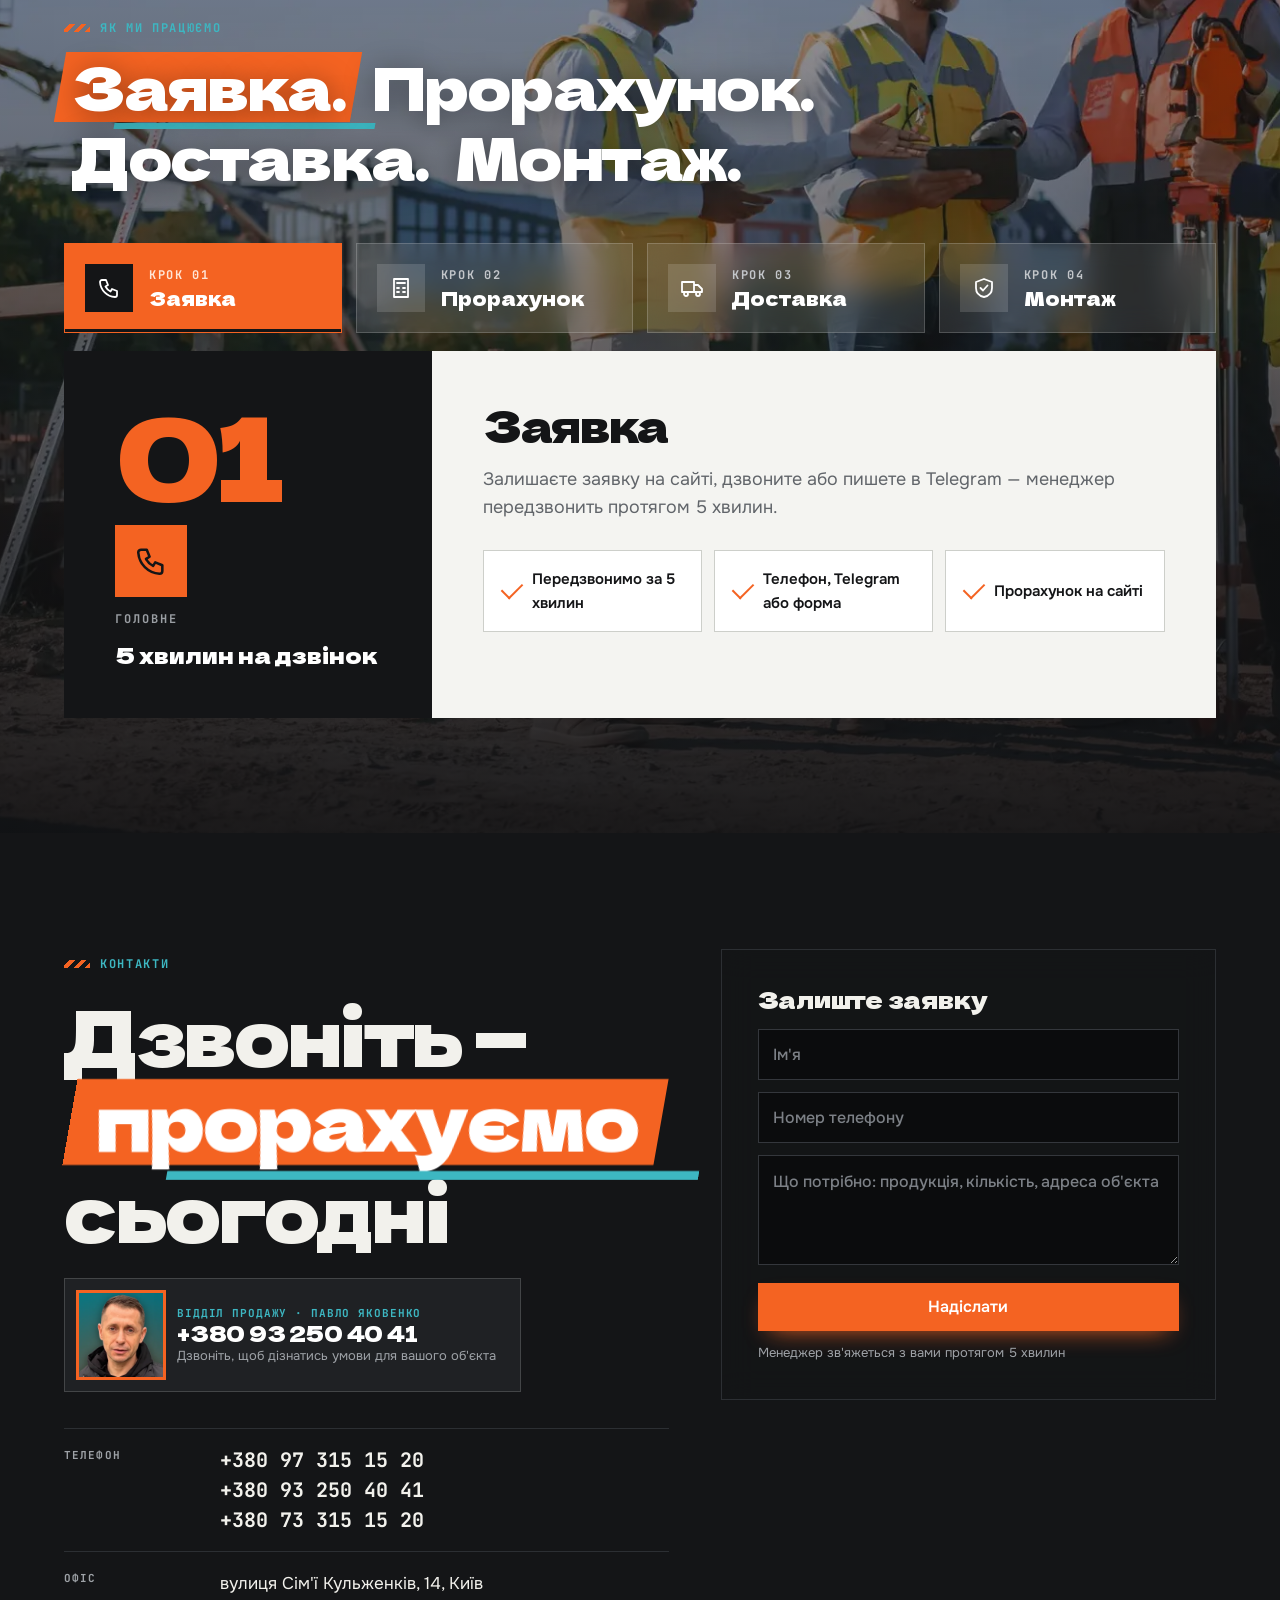
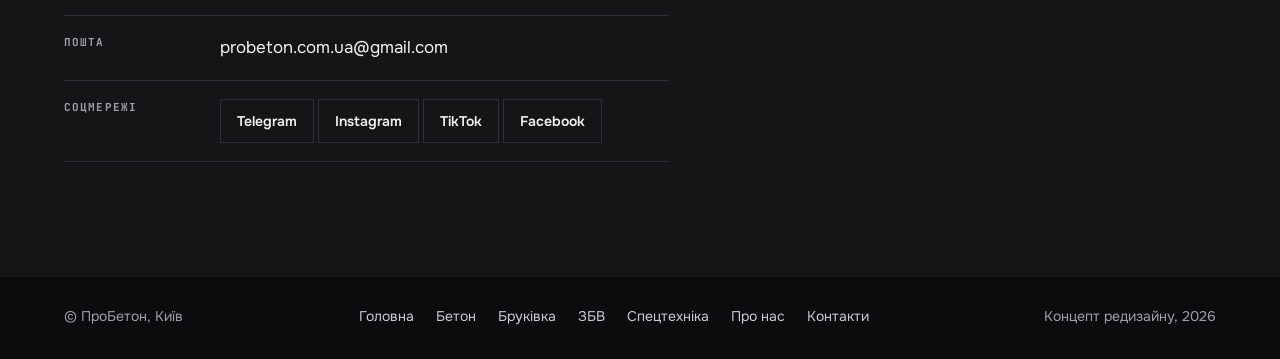
==== commit 84bff9b0: "Швидкість і SEO: фото вантажаться при прокрутці, легші картинки, заголовки під пошук, розмітка schem" ====
--- a/index.html
+++ b/index.html
@@ -3,9 +3,25 @@
 <head>
 <meta charset="utf-8">
 <meta name="viewport" content="width=device-width, initial-scale=1, viewport-fit=cover">
-<title>ПроБетон — бетон, бруківка Ковальська, ЗБВ і спецтехніка в Києві</title>
+<link rel="preload" as="image" href="img/fon-heroi-3.webp" fetchpriority="high">
+<link rel="canonical" href="https://fominadesigns.github.io/probeton-site/">
+<meta name="robots" content="index, follow, max-image-preview:large">
+<meta name="theme-color" content="#141517">
+<meta property="og:type" content="website">
+<meta property="og:site_name" content="ПроБетон">
+<meta property="og:locale" content="uk_UA">
+<meta property="og:url" content="https://fominadesigns.github.io/probeton-site/">
+<meta property="og:title" content="Бетон з доставкою в Києві, бруківка Ковальська, ЗБВ — ПроБетон">
+<meta property="og:description" content="Бетон В7,5–В35 з доставкою міксером і подачею насосом, тротуарна плитка Ковальська, ЗБВ і спецтехніка по Києву та області. Передзвонимо за 5 хвилин.">
+<meta property="og:image" content="https://fominadesigns.github.io/probeton-site/img/og.jpg">
+<meta property="og:image:width" content="1200"><meta property="og:image:height" content="630">
+<meta name="twitter:card" content="summary_large_image">
+<link rel="icon" href="img/logo.png">
+<script type="application/ld+json">{"@context":"https://schema.org","@graph":[{"@type":"HomeAndConstructionBusiness","@id":"https://fominadesigns.github.io/probeton-site/#org","name":"ПроБетон","alternateName":["ProBeton","Про Бетон"],"url":"https://fominadesigns.github.io/probeton-site/","logo":"https://fominadesigns.github.io/probeton-site/img/logo.png","image":"https://fominadesigns.github.io/probeton-site/img/og.jpg","description":"Бетон В7,5–В35 з доставкою міксером і подачею бетононасосом, тротуарна плитка й бордюри заводу Ковальська, залізобетонні вироби та оренда спецтехніки в Києві й Київській області.","telephone":"+380973151520","email":"probeton.com.ua@gmail.com","address":{"@type":"PostalAddress","streetAddress":"вулиця Сім'ї Кульженків, 14","addressLocality":"Київ","addressCountry":"UA"},"areaServed":[{"@type":"City","name":"Київ"},{"@type":"AdministrativeArea","name":"Київська область"}],"contactPoint":[{"@type":"ContactPoint","contactType":"sales","telephone":["+380973151520","+380932504041","+380733151520"],"availableLanguage":"uk"}],"sameAs":["https://t.me/Probeton0973151520","https://www.instagram.com/pro_beton_kyiv/","https://www.tiktok.com/@pro_beton_kyiv","https://www.facebook.com/ProBeton.Kiev"],"knowsAbout":["бетон","товарний бетон","тротуарна плитка","бруківка","бордюри","бетонні кільця","плити перекриття","бетононасос","кран-маніпулятор"],"makesOffer":[{"@type":"Offer","itemOffered":{"@type":"Service","name":"Бетон В7,5–В35 з доставкою","url":"https://fominadesigns.github.io/probeton-site/beton/"},"areaServed":"Київ і Київська область"},{"@type":"Offer","itemOffered":{"@type":"Service","name":"Тротуарна плитка й бордюри Ковальська","url":"https://fominadesigns.github.io/probeton-site/bruk/"},"areaServed":"Київ і Київська область"},{"@type":"Offer","itemOffered":{"@type":"Service","name":"Залізобетонні вироби: кільця, плити перекриття, балки","url":"https://fominadesigns.github.io/probeton-site/zbv/"},"areaServed":"Київ і Київська область"},{"@type":"Offer","itemOffered":{"@type":"Service","name":"Оренда спецтехніки: бетононасос, кран-маніпулятор, самоскид, екскаватор","url":"https://fominadesigns.github.io/probeton-site/tekhnika/"},"areaServed":"Київ і Київська область"},{"@type":"Offer","itemOffered":{"@type":"Service","name":"Укладання тротуарної плитки під ключ","url":"https://fominadesigns.github.io/probeton-site/bruk/"},"areaServed":"Київ і Київська область"}]},{"@type":"WebPage","@id":"https://fominadesigns.github.io/probeton-site/#page","url":"https://fominadesigns.github.io/probeton-site/","name":"Бетон з доставкою в Києві, бруківка Ковальська, ЗБВ — ПроБетон","description":"Бетон В7,5–В35 з доставкою міксером і подачею насосом, тротуарна плитка Ковальська, ЗБВ і спецтехніка по Києву та області. Передзвонимо за 5 хвилин.","inLanguage":"uk","isPartOf":{"@id":"https://fominadesigns.github.io/probeton-site/#site"},"about":{"@id":"https://fominadesigns.github.io/probeton-site/#org"}},{"@type":"WebSite","@id":"https://fominadesigns.github.io/probeton-site/#site","url":"https://fominadesigns.github.io/probeton-site/","name":"ПроБетон","inLanguage":"uk","publisher":{"@id":"https://fominadesigns.github.io/probeton-site/#org"}},{"@type":"FAQPage","mainEntity":[{"@type":"Question","name":"Яку товщину плитки обрати?","acceptedAnswer":{"@type":"Answer","text":"Для пішохідних доріжок зазвичай беруть 40–60 мм, для під'їзду легкового авто — від 60 мм, для вантажної техніки — 80 мм, як Подвійна «Т» 80 у нашому каталозі."}},{"@type":"Question","name":"Скільки плитки замовляти із запасом?","acceptedAnswer":{"@type":"Answer","text":"На прямокутну ділянку — близько 5%, на складну форму чи укладання по діагоналі — близько 10%. Калькулятор поруч уже додає запас."}},{"@type":"Question","name":"Яку марку бетону взяти для фундаменту?","acceptedAnswer":{"@type":"Answer","text":"Для приватного будинку найчастіше беруть В20–В25. Яку саме марку брати під ваш проєкт, підкаже менеджер — просто опишіть, що будуєте."}},{"@type":"Question","name":"Чи можна подати бетон, якщо міксер не під'їде?","acceptedAnswer":{"@type":"Answer","text":"Так. Подамо бетононасосом за паркан, на поверх чи в котлован."}},{"@type":"Question","name":"Коли доставка безкоштовна?","acceptedAnswer":{"@type":"Answer","text":"Від 100 м² плитки доставка безкоштовна. Умови для вашої адреси уточніть у менеджера."}},{"@type":"Question","name":"Чи є сертифікати якості?","acceptedAnswer":{"@type":"Answer","text":"Так, на всю продукцію, яку ми доставляємо, є сертифікати якості."}},{"@type":"Question","name":"Ви самі укладаєте плитку?","acceptedAnswer":{"@type":"Answer","text":"Так, закриваємо все під ключ: від продажу й доставки до готової бруківки на вашому об'єкті."}},{"@type":"Question","name":"Як швидко ви передзвоните?","acceptedAnswer":{"@type":"Answer","text":"Менеджер зв'яжеться з вами протягом 5 хвилин після заявки. Або виберіть зручний час — передзвонимо саме тоді."}}]}]}</script>
+<script>if("IntersectionObserver"in window)document.documentElement.classList.add("lzb")</script>
+<title>Бетон з доставкою в Києві, бруківка Ковальська, ЗБВ — ПроБетон</title>
 <meta name="claude:viewport-fit-sides" content="cover">
-<meta name="description" content="Бетон В7,5–В35, тротуарна плитка Ковальська, ЗБВ і спецтехніка з доставкою по Києву та області.">
+<meta name="description" content="Бетон В7,5–В35 з доставкою міксером і подачею насосом, тротуарна плитка Ковальська, ЗБВ і спецтехніка по Києву та області. Передзвонимо за 5 хвилин.">
 <link rel="preconnect" href="https://fonts.googleapis.com">
 <link rel="preconnect" href="https://fonts.gstatic.com" crossorigin>
 <link rel="stylesheet" href="https://fonts.googleapis.com/css2?family=Dela+Gothic+One&family=Geologica:wght@500;700;800;900&family=Onest:wght@400;500;600;700&family=JetBrains+Mono:wght@500;700&display=swap">
@@ -356,6 +372,8 @@
 
 /* фото-розділи: оригінальні фони з probeton.com.ua без розмиття */
 .photo{color:#fff;background:linear-gradient(180deg,rgba(14,15,17,.35) 0%,rgba(14,15,17,.55) 45%,rgba(14,15,17,.92) 100%),url(img/fon-komanda.webp) center 30%/cover no-repeat var(--asphalt);padding-top:clamp(120px,18vw,260px)}
+/* ліниві фони: поки блок далеко від екрана, фото не вантажиться (клас lzb ставить скрипт у <head>, bgok — скрипт прокрутки) */
+html.lzb .lzbg:not(.bgok){background-image:none!important}
 .photo .eyebrow::before{background:repeating-linear-gradient(-45deg,var(--mark) 0 4px,transparent 4px 8px)}
 .photo h2{text-shadow:0 4px 30px rgba(0,0,0,.4)}
 .photo .flow li{background:rgba(255,255,255,.1);border-color:rgba(255,255,255,.18);backdrop-filter:blur(14px);-webkit-backdrop-filter:blur(14px);color:#fff}
@@ -438,14 +456,24 @@
   .stat:nth-child(2){border-right:0}
   .stat:nth-child(3){padding-left:0}
   .stat:nth-child(-n+2){border-bottom:1px solid var(--line)}
-  .hero{background:linear-gradient(180deg,rgba(13,14,16,.55) 0%,rgba(13,14,16,.86) 34%,rgba(13,14,16,.96) 60%),url(img/fon-heroi-3.webp) 34% 0/auto 520px no-repeat var(--asphalt)}
+  /* телефон: фото на верхні 640px, людина праворуч від тексту; затемнення зліва під текстом, справа — світліше */
+  .hero{background:linear-gradient(90deg,rgba(13,14,16,.78) 0%,rgba(13,14,16,.5) 55%,rgba(13,14,16,.2) 100%),linear-gradient(180deg,rgba(13,14,16,.15) 0%,rgba(13,14,16,0) 30%,rgba(13,14,16,.85) 560px,var(--asphalt) 640px),url(img/fon-heroi-3.webp) 27% 0/auto 640px no-repeat var(--asphalt)}
+  /* «Як ми працюємо»: у кадрі двоє людей у центрі */
+  #flow.photo{background:linear-gradient(180deg,rgba(14,15,17,.35) 0%,rgba(14,15,17,.5) 300px,rgba(14,15,17,.92) 620px,rgba(14,15,17,.96) 100%),url(img/fon-komanda.webp) 61% 0/auto 640px no-repeat var(--asphalt)}
+  /* контакти: інженер по центру екрана */
+  #kontakty{background:linear-gradient(180deg,rgba(20,21,23,.5) 0%,rgba(20,21,23,.62) 300px,rgba(20,21,23,.93) 640px,var(--asphalt) 760px),url(img/fon-krany-2.webp) 31% 0/auto 760px no-repeat var(--asphalt)}
+  #kontakty.plain{background:var(--asphalt)}
   .band-head{grid-template-columns:1fr}
   .gscale{grid-template-columns:repeat(4,1fr)}
   .gout{grid-template-columns:1fr}
   .fleet,.flow,.zbv{grid-template-columns:1fr}
   .grid{grid-template-columns:1fr 1fr;gap:10px}
-  .team{grid-template-columns:repeat(3,72%);overflow-x:auto;scroll-snap-type:x mandatory;padding-bottom:6px}
-  .person{scroll-snap-align:start}
+  .team{grid-template-columns:1fr 1fr;gap:10px}
+  .team .person:first-child{grid-column:1/-1;aspect-ratio:4/3}
+  .team .person:first-child img{object-position:50% 12%}
+  .team .person figcaption{padding:56px 14px 14px}
+  .team .person:not(:first-child) b{font-size:16px}
+  .team .person:not(:first-child) span{font-size:12.5px;margin-top:4px}
   .loader{position:static;width:100%;max-width:420px;margin:-90px 0 8px auto;display:block}
   .tech-head{padding-right:0}
   .card{padding:10px 10px 14px;border-radius:16px}
@@ -839,7 +867,7 @@
   <div class="in">
     <div>
       <span class="eyebrow">Дилер заводу Ковальська · Київ і область</span>
-      <h1 id="heroWords" class="cyc"><span class="w on">Бетон.</span> <span class="w">Бруківка.</span> <span class="w">Техніка.</span></h1>
+      <h1 id="heroWords" class="cyc"><span class="w on">Бетон.</span> <span class="w">Бруківка.</span> <span class="w">Техніка.</span><span class="sr"> ПроБетон: бетон, тротуарна плитка Ковальська, ЗБВ і спецтехніка з доставкою по Києву та області</span></h1>
       <p class="lead">Бетон від В7,5 до В35, тротуарна плитка,<br class="d"> кільця й плити перекриття. Привеземо своєю технікою,<br class="d"> подамо насосом і покладемо плитку під ключ.</p>
       <div class="ctas">
         <a class="btn btn-or" href="#calc">Прорахувати замовлення <svg viewBox="0 0 24 24" fill="none" stroke="currentColor" stroke-width="2.4"><path d="M5 12h14M13 6l6 6-6 6"/></svg></a>
@@ -896,7 +924,7 @@
 <!-- БЕТОН -->
 <section class="band" id="beton">  <div class="in">
     <div class="band-head"><div><span class="eyebrow">Бетон</span><h2>Який бетон? <span class="slant"><span>Якісний</span></span></h2><p class="lead">Сім марок — від стяжки до перекриття. Привеземо міксером і подамо насосом.</p></div>
-      <div class="mixer-art" aria-hidden="true"><img src="img/betonozmishuvach.webp" alt="" width="1200" height="740"></div></div>
+      <div class="mixer-art" aria-hidden="true"><img src="img/betonozmishuvach.webp" alt="" width="1200" height="740" loading="lazy" decoding="async"></div></div>
     <div class="beton">
       <div class="grades">
         <span class="lbl" style="font:700 11px/1 var(--mono);letter-spacing:.1em;text-transform:uppercase;color:var(--mut)">Оберіть марку</span>
@@ -942,7 +970,7 @@
     <div class="band-head"><div><span class="eyebrow">Бруківка Ковальська</span><h2>Оберіть колір — <span class="slant"><span>побачите двір</span></span></h2></div><a class="btn btn-line" href="#calc">Укладання під ключ</a></div>
 
     <div class="show">
-      <div class="pave" id="pave" role="img" aria-label="Візуалізація укладеної плитки Лайнстоун"><div class="tex" id="pimg" style="background-image:url(img/dvir/ls-terra.webp)"></div><span class="lab" id="plab">Лайнстоун · терра</span></div>
+      <div class="pave" id="pave" role="img" aria-label="Візуалізація укладеної плитки Лайнстоун"><div class="tex lzbg" id="pimg" style="background-image:url(img/dvir/ls-terra.webp)"></div><span class="lab" id="plab">Лайнстоун · терра</span></div>
       <div class="info">
         <div class="msel" id="msel" role="group" aria-label="Модель бруківки"></div>
         <span class="lbl" id="mlbl" style="font:700 11px/1 var(--mono);letter-spacing:.1em;text-transform:uppercase;color:var(--mut)">Хіт продажів</span>
@@ -997,7 +1025,7 @@
 <!-- ТЕХНІКА -->
 <section class="band dark" id="tekhnika">
   <div class="in">
-    <img class="loader" src="img/navantazhuvach.png" alt="" aria-hidden="true" width="691" height="418">
+    <img class="loader" src="img/navantazhuvach.webp" alt="" aria-hidden="true" width="691" height="418" loading="lazy" decoding="async">
     <div class="band-head tech-head"><div><span class="eyebrow">Свій автопарк</span><h2>Спецтехніка <span class="slant"><span>на ваш об'єкт</span></span></h2><p class="lead">Оренда й подача техніки в будь-яку точку Києва та Київської області.</p>
       <div class="tech-cta"><a class="btn btn-line" href="#kontakty">Замовити на дату</a>
         <a class="mgr" href="tel:+380932504041"><i class="mgr-ph" aria-hidden="true"></i><span><small>Відділ продажу · Павло Яковенко</small><b>+380 93 250 40 41</b><em>Дзвоніть, щоб дізнатись умови для вашого об'єкта</em></span></a></div></div></div>
@@ -1078,7 +1106,7 @@
 </section>
 
 <!-- ЯК ПРАЦЮЄМО -->
-<section class="band photo" id="flow">
+<section class="band photo lzbg" id="flow">
   <div class="in">
     <div class="band-head"><div><span class="eyebrow">Як ми працюємо</span><h2 class="cyc" id="stpWords"><span class="w on">Заявка.</span> <span class="w">Прорахунок.</span> <span class="w">Доставка.</span> <span class="w">Монтаж.</span></h2></div></div>
     <div class="stp" id="stp">
@@ -1228,7 +1256,9 @@
   ];
   if($("pave")){
   const pimg=$("pimg"),pave=$("pave");let mi=0,ci=0;
-  M.forEach(m=>m.c.forEach(c=>{const i=new Image();i.src="img/dvir/"+c[1]+".webp"}));
+  // кольори моделі підтягуємо заздалегідь, але лише коли блок близько до екрана — інакше головна вантажить 2 МБ одразу
+  const warmed={},warm=k=>{if(warmed[k])return;warmed[k]=1;M[k].c.forEach(c=>{const i=new Image();i.src="img/dvir/"+c[1]+".webp"})};
+  new IntersectionObserver((es,o)=>{if(es[0].isIntersecting){warm(0);o.disconnect()}},{rootMargin:"400px"}).observe(pave);
   const hPrice=()=>document.querySelector("#hsel [aria-pressed='true']").dataset.p;
   function setColor(i,anim){
     const m=M[mi],c=m.c[i];ci=i;
@@ -1245,10 +1275,10 @@
     $("mlbl").textContent=m.lb;$("mname").textContent=m.n;$("mtext").innerHTML=m.d.split("|").join("<br>");tidy($("mtext").parentNode);
     $("hsel").hidden=!m.h;
     $("sws").innerHTML="";
-    m.c.forEach((c,i)=>{const b=document.createElement("button");b.type="button";b.className="sw";b.style.backgroundImage="url(img/"+c[1]+".webp)";b.title=c[0];b.setAttribute("aria-label",c[0]);b.onclick=()=>setColor(i,true);$("sws").appendChild(b)});
+    m.c.forEach((c,i)=>{const b=document.createElement("button");b.type="button";b.className="sw";b.style.background="url(img/sw/"+c[1]+".webp) center/cover";b.title=c[0];b.setAttribute("aria-label",c[0]);b.onclick=()=>setColor(i,true);$("sws").appendChild(b)});
     setColor(0,anim);
   }
-  M.forEach((m,k)=>{const b=document.createElement("button");b.type="button";b.textContent=m.lb==="Хіт продажів"?"Лайнстоун":m.lb;b.onclick=()=>setModel(k,true);$("msel").appendChild(b)});
+  M.forEach((m,k)=>{const b=document.createElement("button");b.type="button";b.textContent=m.lb==="Хіт продажів"?"Лайнстоун":m.lb;b.onclick=()=>{warm(k);setModel(k,true)};$("msel").appendChild(b)});
   document.querySelectorAll("#hsel button").forEach(b=>b.onclick=()=>{document.querySelectorAll("#hsel button").forEach(x=>x.setAttribute("aria-pressed",x===b));$("pprice").textContent=b.dataset.p+NB+"₴"});
   setModel(0,false);
   // висота картки не стрибає: міряємо всі моделі й ставимо найбільшу (і заново при зміні ширини)
@@ -1292,7 +1322,7 @@
   // фото товару в картці: для бруківки — суцільна викладка з img/dvir (без рваних країв), для бордюрів і лотків — фото виробу
   const TEXW={ls:"100%",pt:"40%",sm:"93%",bruk:"40%"};
   const phOf=(p,alt)=>{const k=(p.img.match(/^(ls|pt|sm|bruk)-/)||[])[1];
-    return k?'<div class="ph tex" role="img" aria-label="'+alt+'" style="background-image:url(img/dvir/'+p.img+');background-size:'+TEXW[k]+' auto">'
+    return k?'<div class="ph tex lzbg" role="img" aria-label="'+alt+'" style="background-image:url(img/dvir/'+p.img+');background-size:'+TEXW[k]+' auto">'
             :'<div class="ph'+(p.fit?' fit':'')+'"><img src="img/'+p.img+'" alt="'+alt+'" loading="lazy">'};
 
   /* ---- головна: лічильники в картках категорій ---- */
@@ -1444,6 +1474,13 @@
     document.querySelectorAll(".top nav a").forEach(a=>a.addEventListener("click",()=>setM(false)));
     addEventListener("keydown",e=>{if(e.key==="Escape"&&tp.classList.contains("open"))setM(false)})}
 
+  /* ---- фонові фото нижніх блоків вантажимо, коли до них лишається ~1,5 екрана ---- */
+  if(document.documentElement.classList.contains("lzb")){
+    const lz=new IntersectionObserver(es=>es.forEach(e=>{if(e.isIntersecting){e.target.classList.add("bgok");lz.unobserve(e.target)}}),{rootMargin:"1200px 0px"});
+    const scan=()=>document.querySelectorAll(".lzbg:not(.bgok)").forEach(el=>lz.observe(el));
+    scan();new MutationObserver(scan).observe(document.body,{childList:true,subtree:true});
+  }
+
   /* ---- перший екран = висота вікна мінус шапка ---- */
   const top=document.querySelector(".top");
   const setHH=()=>document.documentElement.style.setProperty("--hh",top.getBoundingClientRect().bottom+"px");
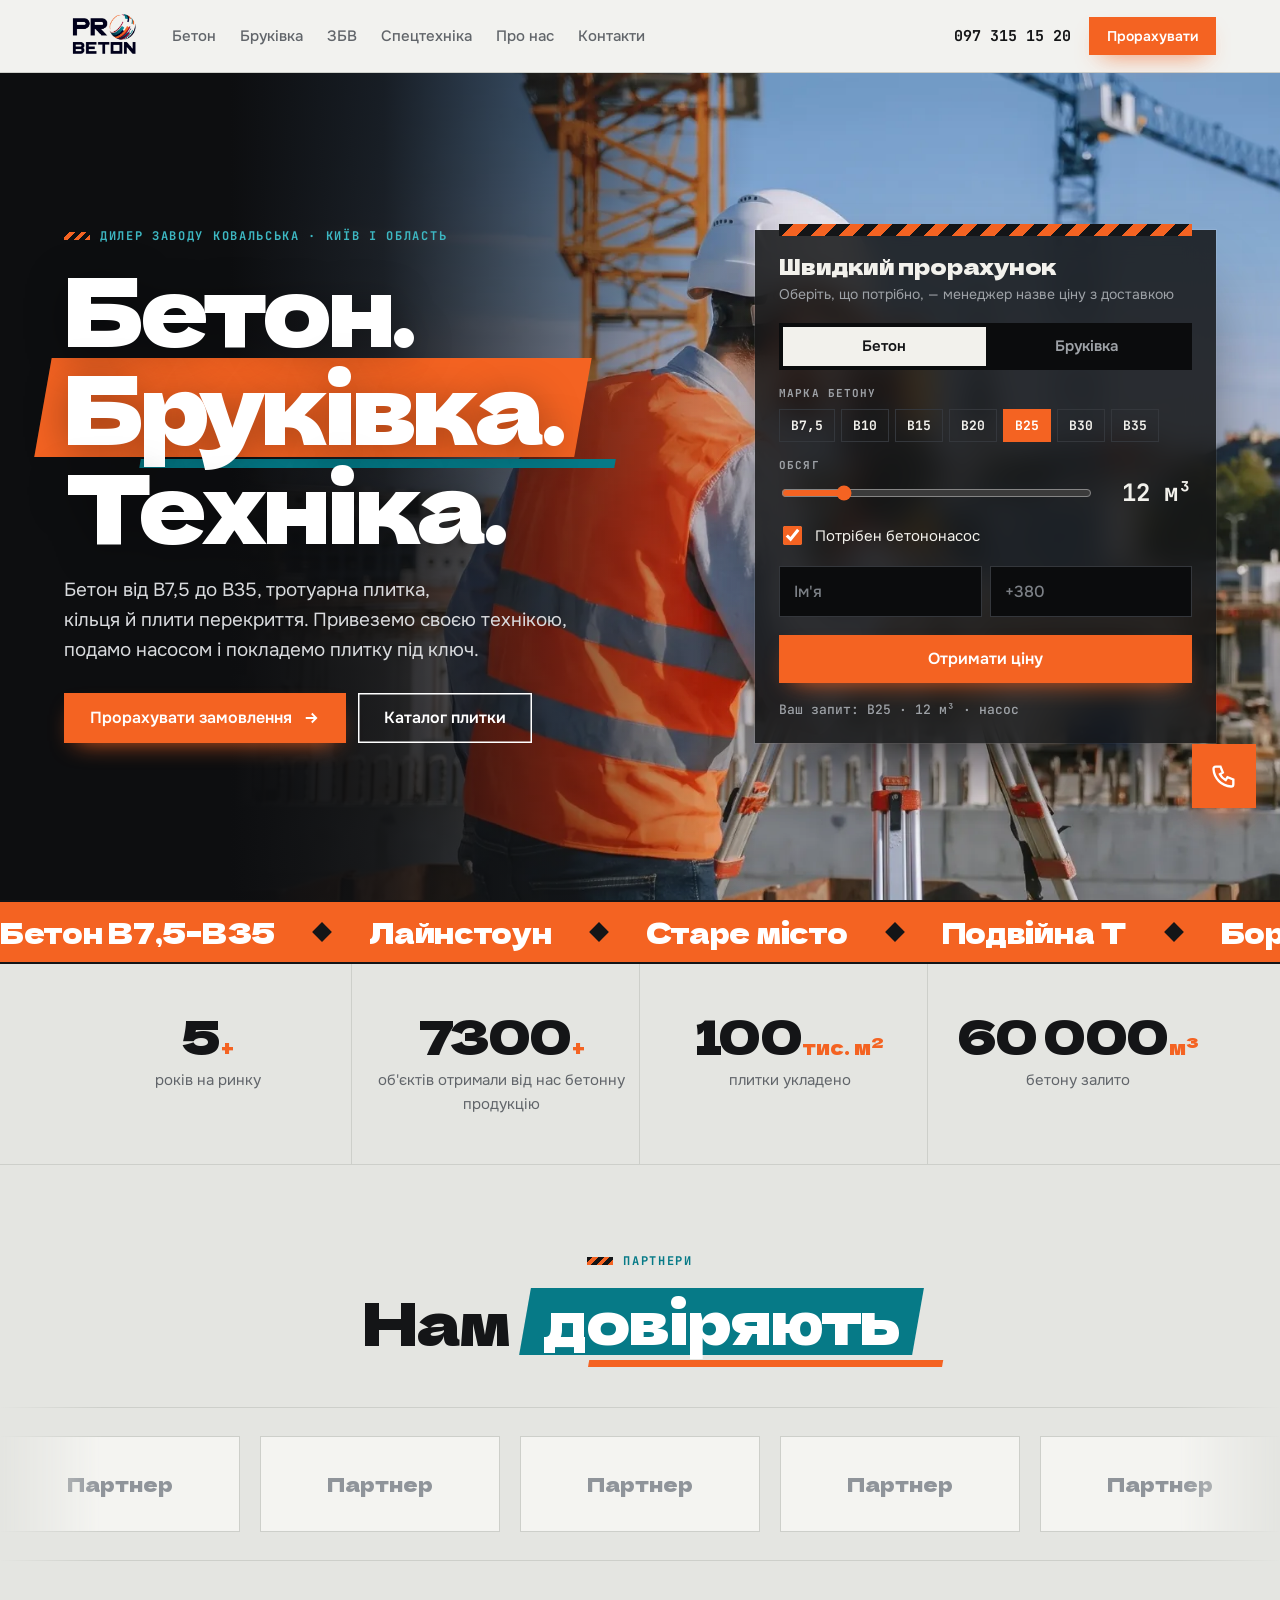
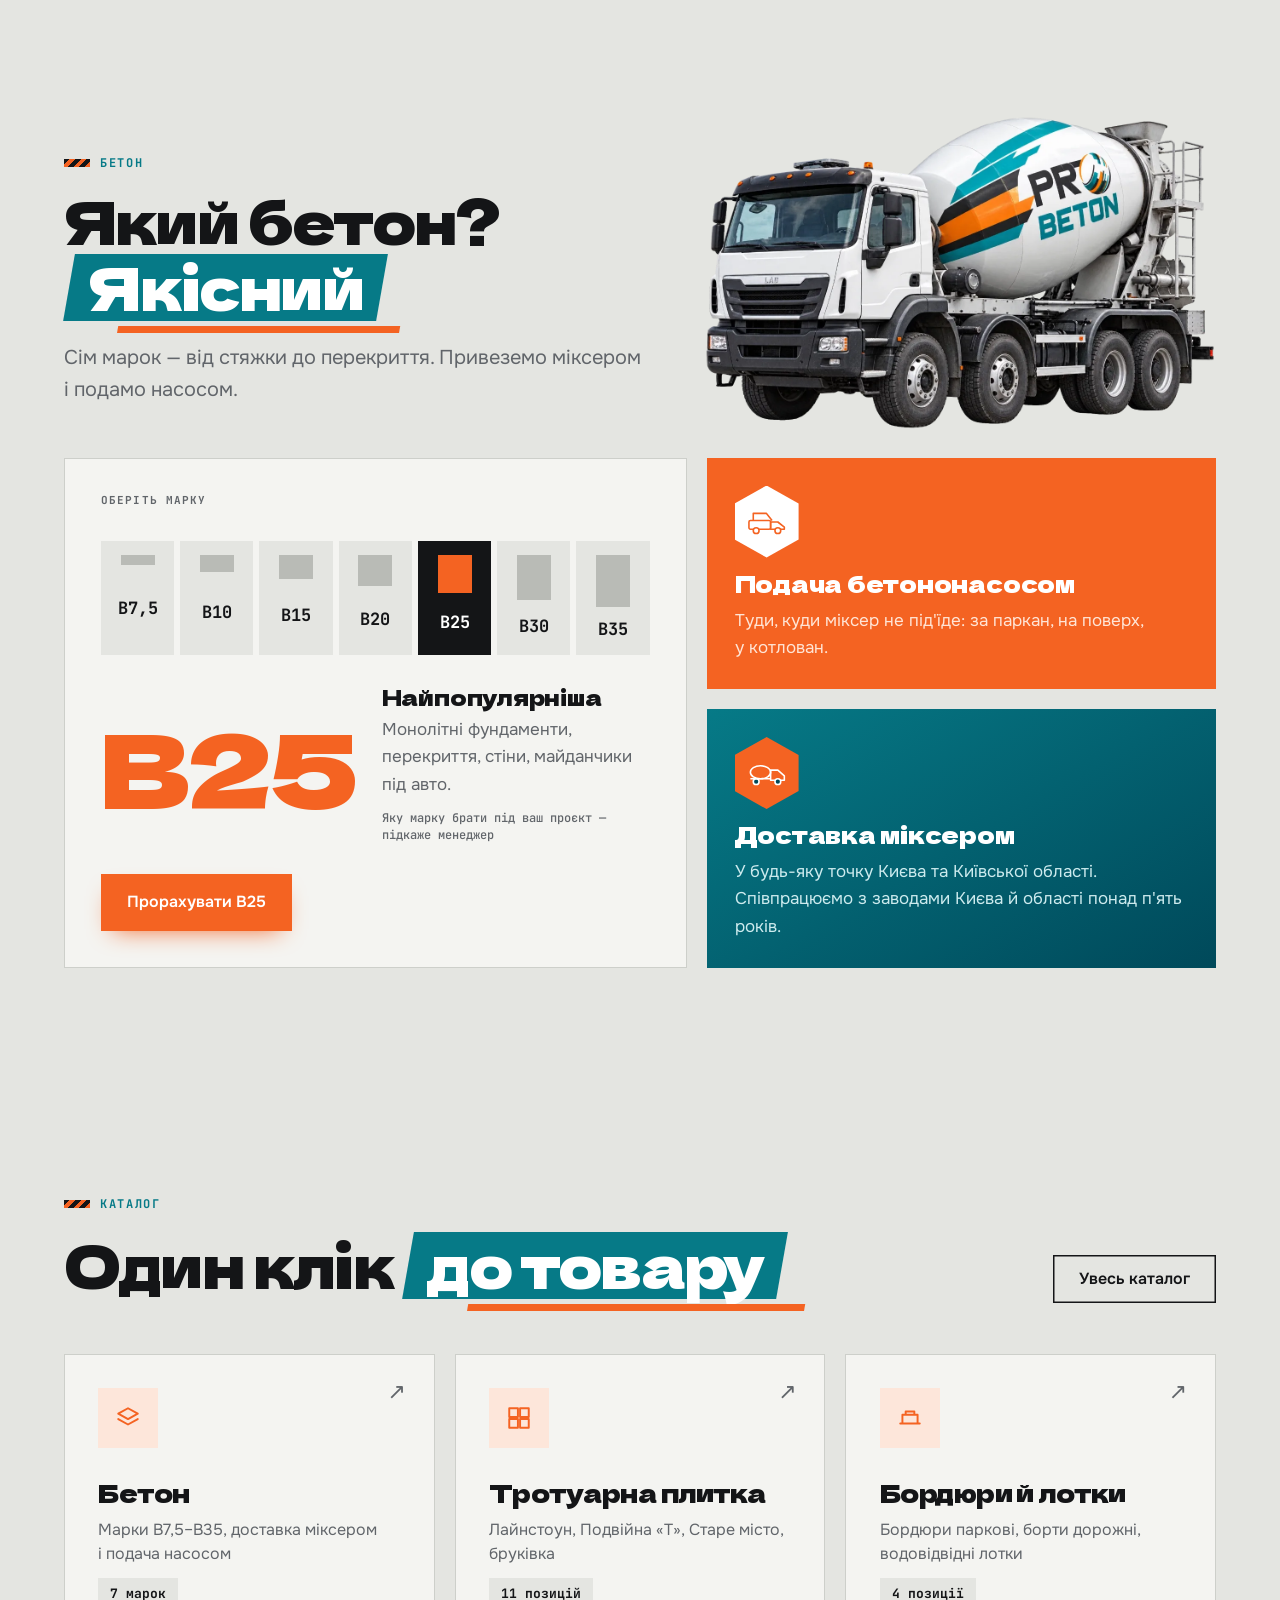
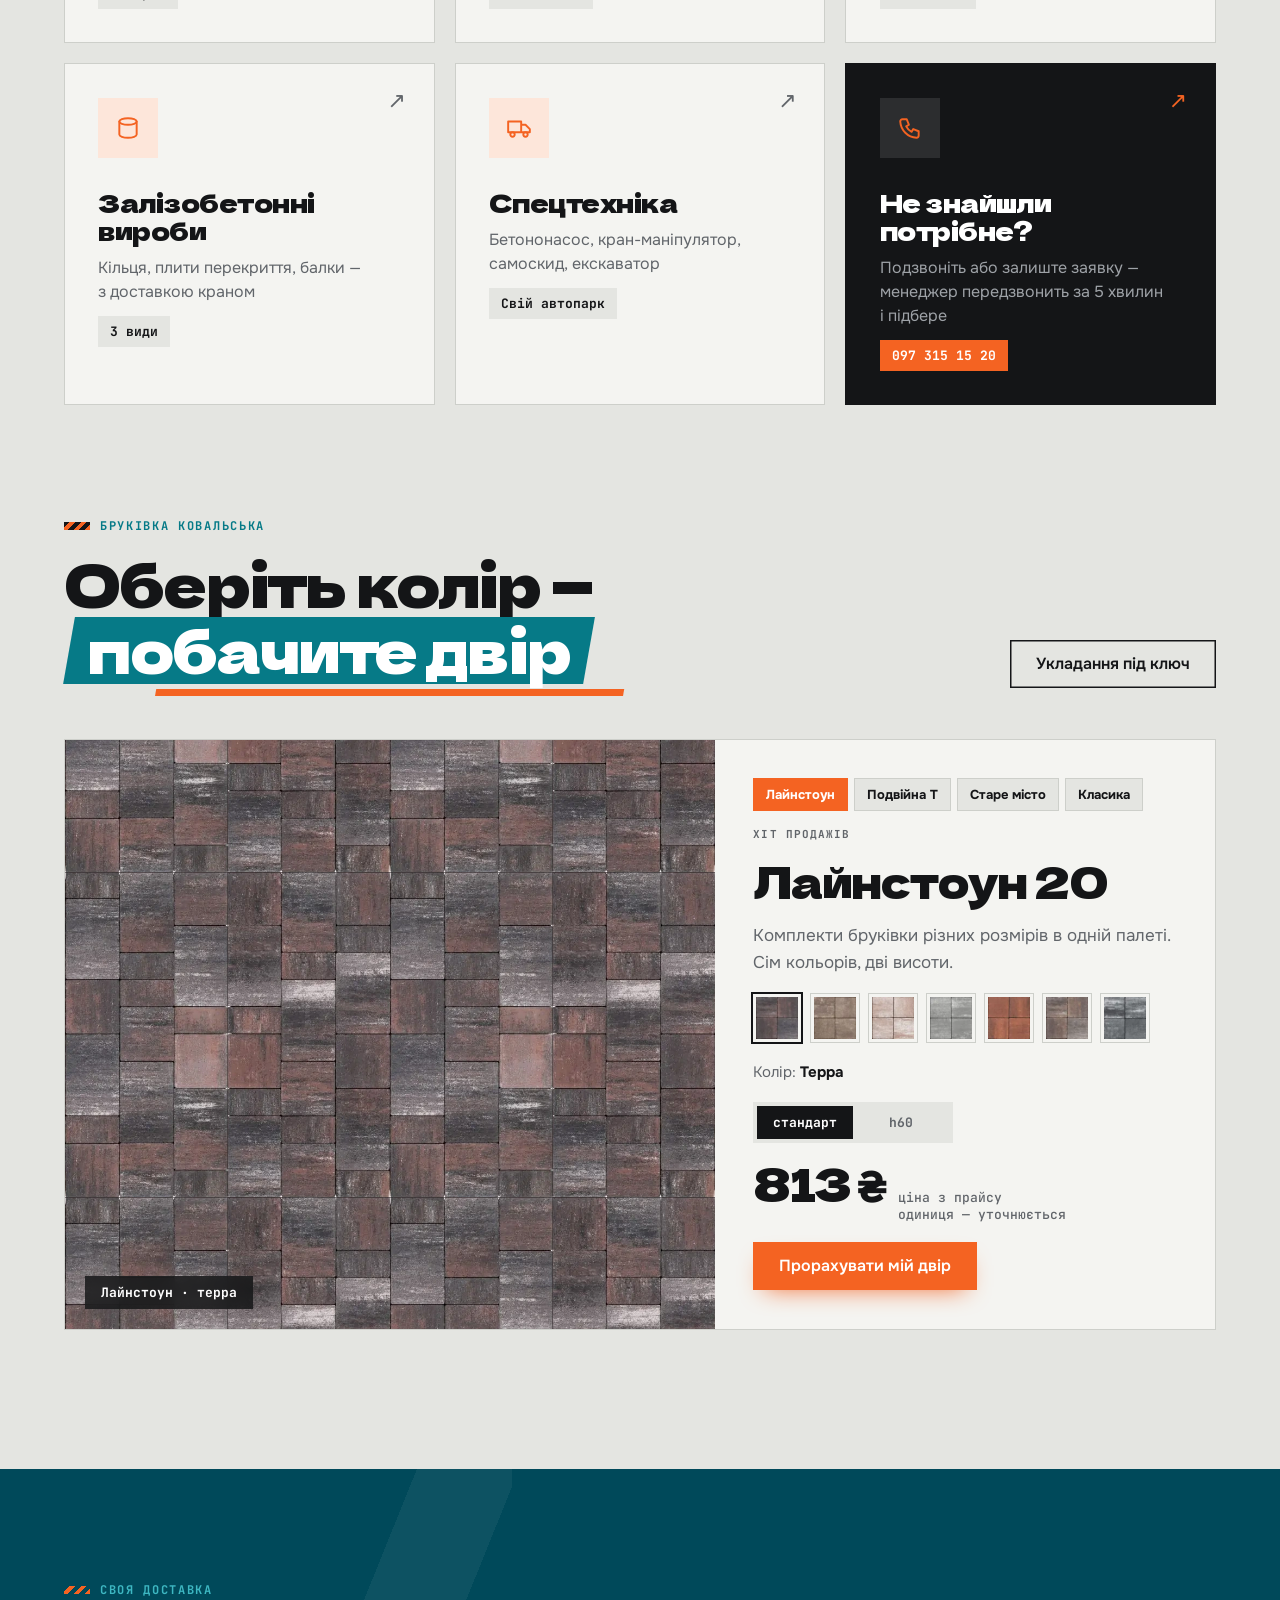
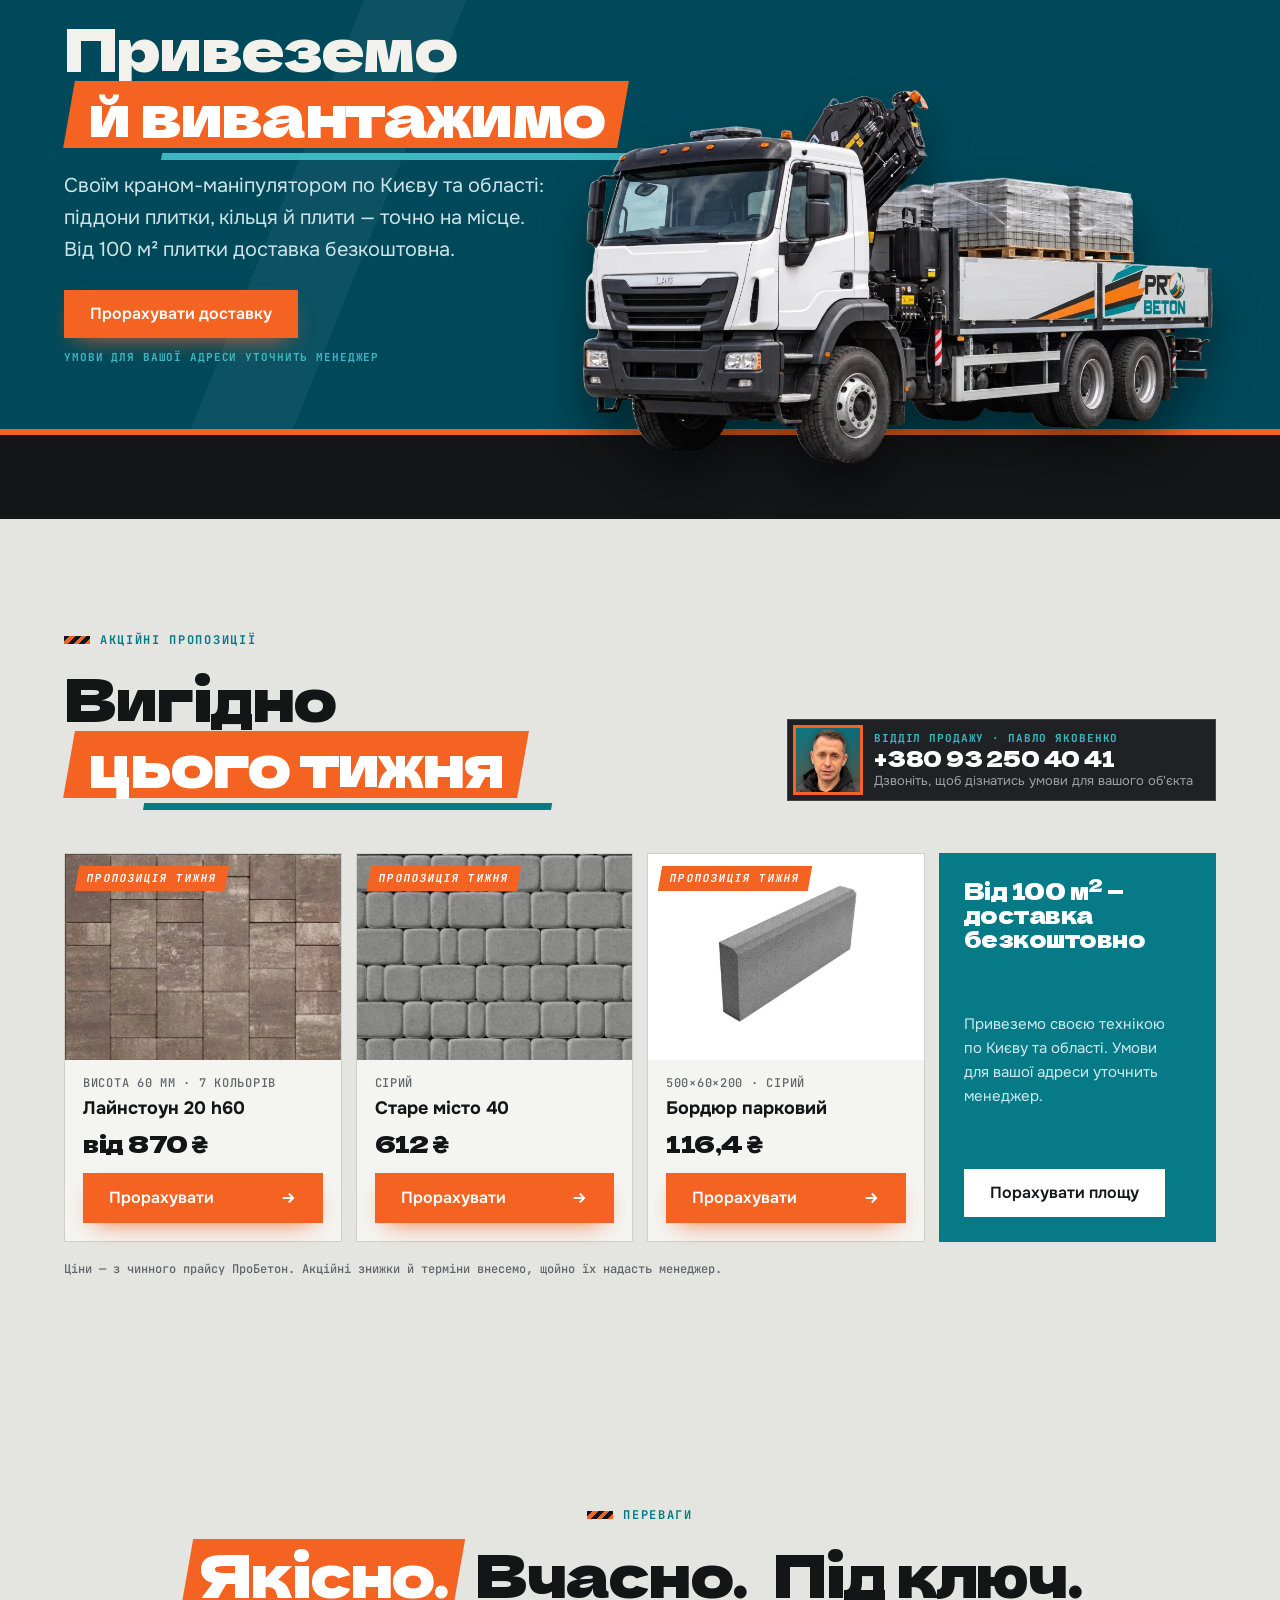
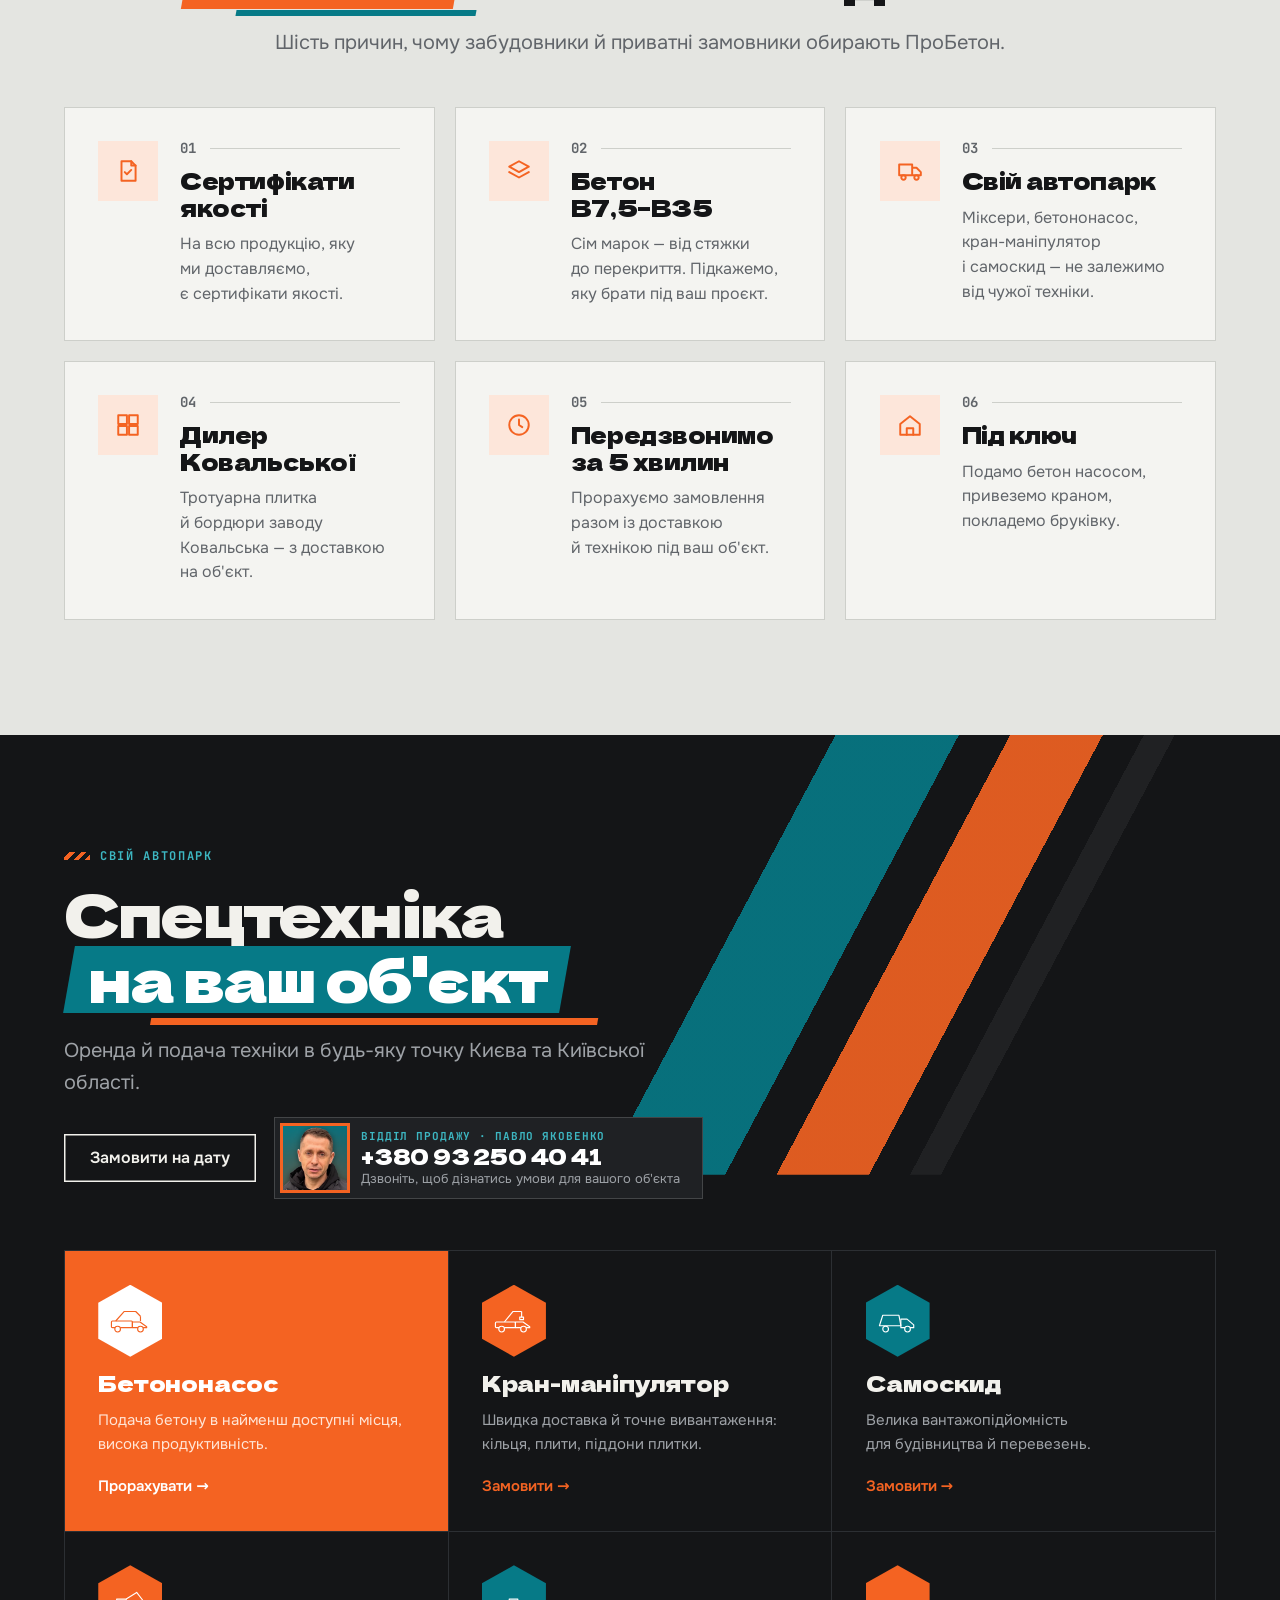
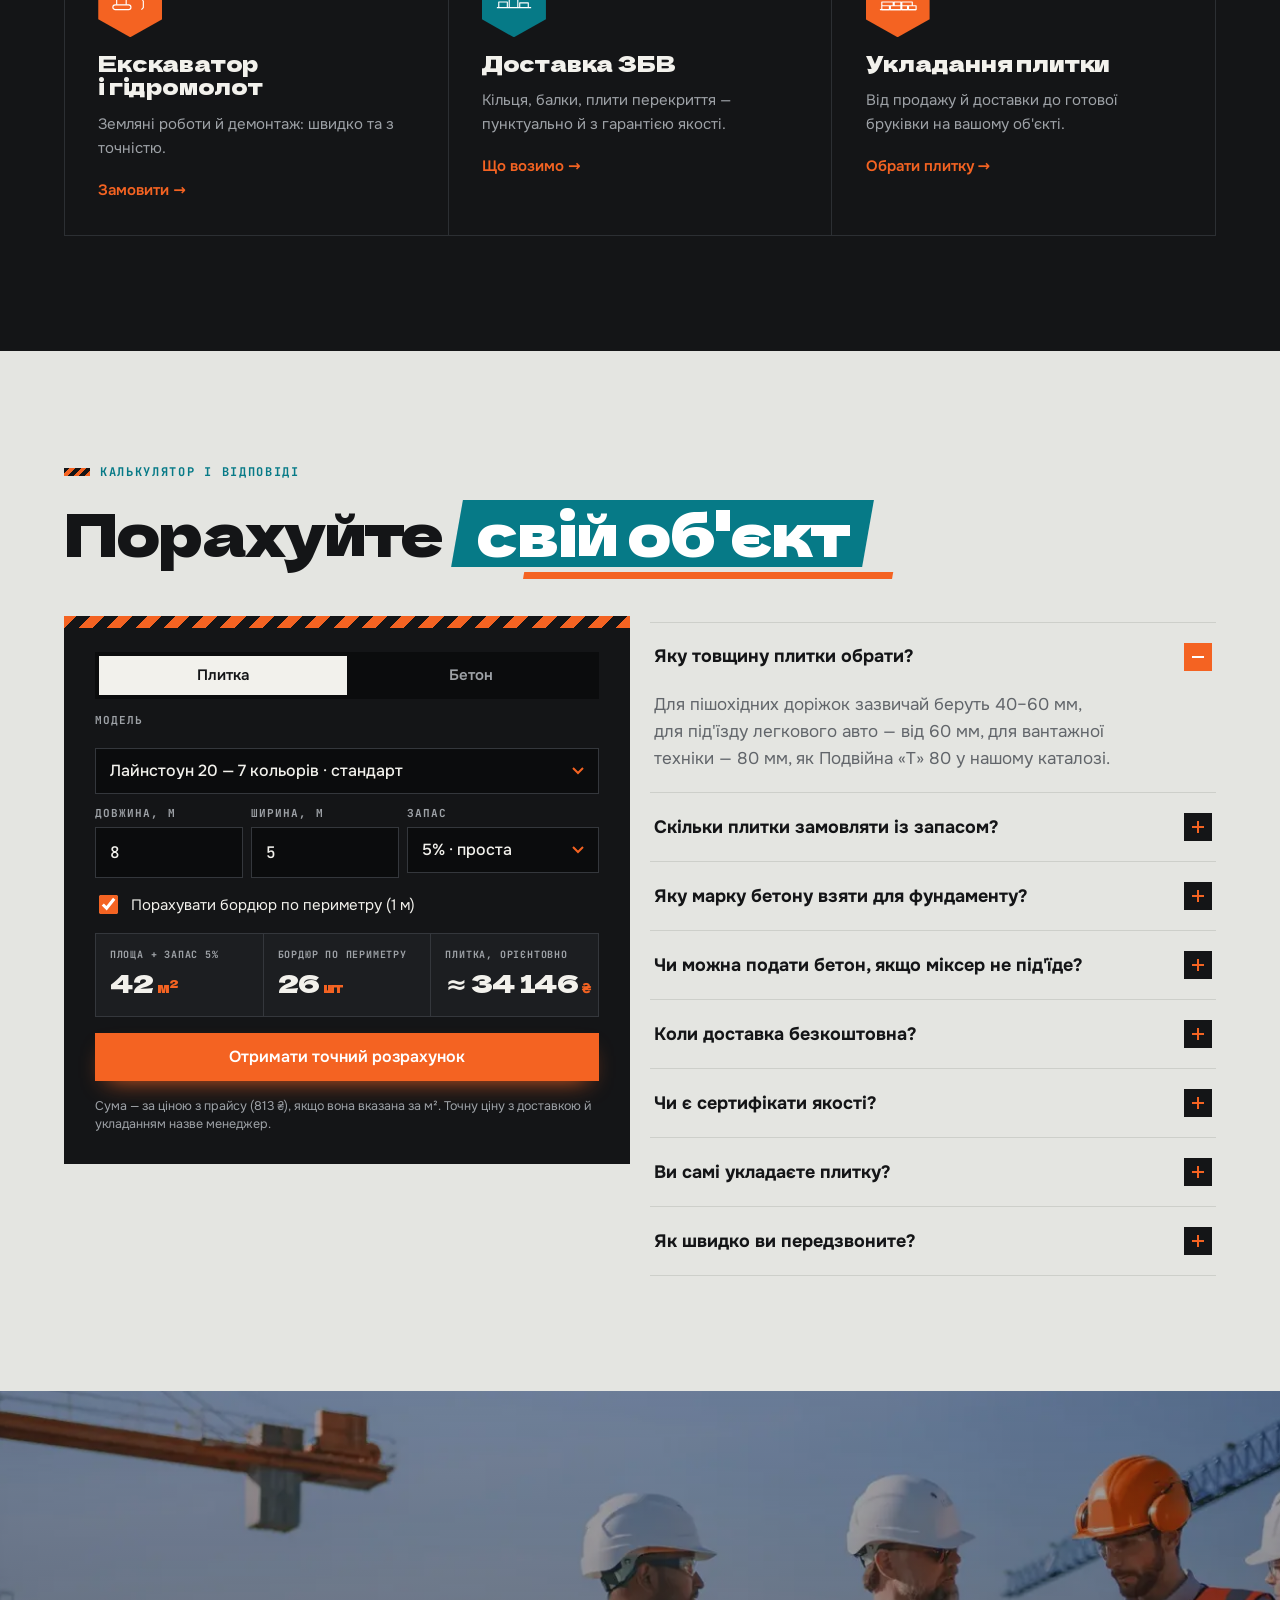
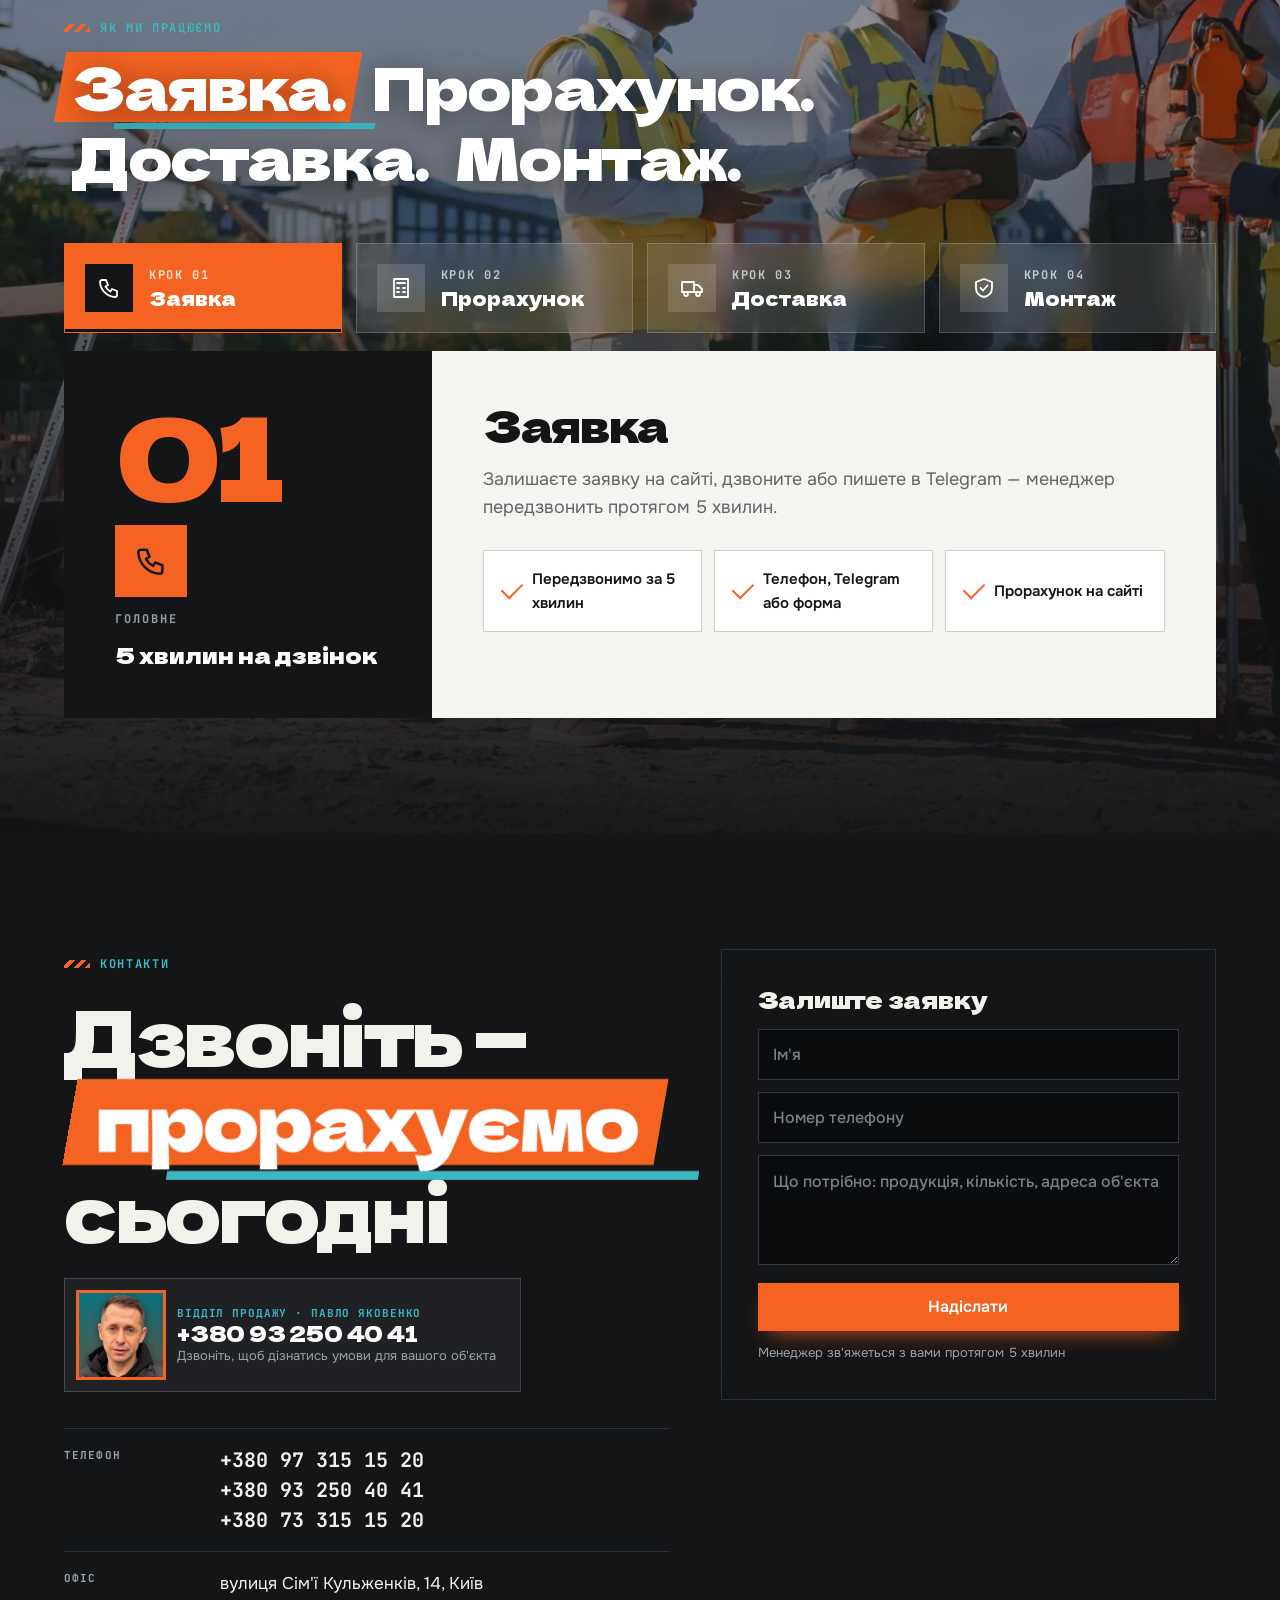
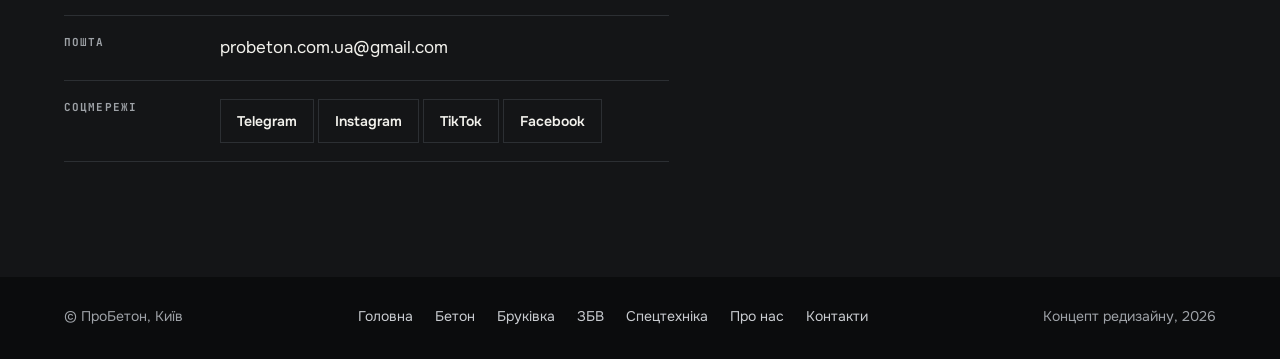
==== commit c0f2591f: "Шрифти з самого сайту, легше фото першого екрана на телефоні, довше кешування Co-Authored-By: Claude" ====
--- a/index.html
+++ b/index.html
@@ -3,28 +3,72 @@
 <head>
 <meta charset="utf-8">
 <meta name="viewport" content="width=device-width, initial-scale=1, viewport-fit=cover">
-<link rel="preload" as="image" href="img/fon-heroi-3.webp" fetchpriority="high">
-<link rel="canonical" href="https://fominadesigns.github.io/probeton-site/">
+<link rel="preload" as="image" href="img/fon-heroi-3.webp" fetchpriority="high" media="(min-width:681px)">
+<link rel="preload" as="image" href="img/fon-heroi-m.webp" fetchpriority="high" media="(max-width:680px)">
+<link rel="preload" as="font" type="font/woff2" href="fonts/dela-gothic-one-cyrillic-0.woff2" crossorigin>
+<link rel="preload" as="font" type="font/woff2" href="fonts/onest-cyrillic-12.woff2" crossorigin>
+<style>@font-face { font-family: 'Dela Gothic One'; font-style: normal; font-weight: 400; font-display: swap; src: url(fonts/dela-gothic-one-cyrillic-0.woff2) format('woff2'); unicode-range: U+0301, U+0400-045F, U+0490-0491, U+04B0-04B1, U+2116; }
+@font-face { font-family: 'Dela Gothic One'; font-style: normal; font-weight: 400; font-display: swap; src: url(fonts/dela-gothic-one-latin-ext-1.woff2) format('woff2'); unicode-range: U+0100-02BA, U+02BD-02C5, U+02C7-02CC, U+02CE-02D7, U+02DD-02FF, U+0304, U+0308, U+0329, U+1D00-1DBF, U+1E00-1E9F, U+1EF2-1EFF, U+2020, U+20A0-20AB, U+20AD-20C4, U+2113, U+2C60-2C7F, U+A720-A7FF; }
+@font-face { font-family: 'Dela Gothic One'; font-style: normal; font-weight: 400; font-display: swap; src: url(fonts/dela-gothic-one-latin-2.woff2) format('woff2'); unicode-range: U+0000-00FF, U+0131, U+0152-0153, U+02BB-02BC, U+02C6, U+02DA, U+02DC, U+0304, U+0308, U+0329, U+2000-206F, U+20AC, U+2122, U+2191, U+2193, U+2212, U+2215, U+FEFF, U+FFFD; }
+@font-face { font-family: 'Geologica'; font-style: normal; font-weight: 500; font-display: swap; src: url(fonts/geologica-cyrillic-ext-3.woff2) format('woff2'); unicode-range: U+0460-052F, U+1C80-1C8A, U+20B4, U+2DE0-2DFF, U+A640-A69F, U+FE2E-FE2F; }
+@font-face { font-family: 'Geologica'; font-style: normal; font-weight: 500; font-display: swap; src: url(fonts/geologica-cyrillic-4.woff2) format('woff2'); unicode-range: U+0301, U+0400-045F, U+0490-0491, U+04B0-04B1, U+2116; }
+@font-face { font-family: 'Geologica'; font-style: normal; font-weight: 500; font-display: swap; src: url(fonts/geologica-latin-ext-5.woff2) format('woff2'); unicode-range: U+0100-02BA, U+02BD-02C5, U+02C7-02CC, U+02CE-02D7, U+02DD-02FF, U+0304, U+0308, U+0329, U+1D00-1DBF, U+1E00-1E9F, U+1EF2-1EFF, U+2020, U+20A0-20AB, U+20AD-20C4, U+2113, U+2C60-2C7F, U+A720-A7FF; }
+@font-face { font-family: 'Geologica'; font-style: normal; font-weight: 500; font-display: swap; src: url(fonts/geologica-latin-6.woff2) format('woff2'); unicode-range: U+0000-00FF, U+0131, U+0152-0153, U+02BB-02BC, U+02C6, U+02DA, U+02DC, U+0304, U+0308, U+0329, U+2000-206F, U+20AC, U+2122, U+2191, U+2193, U+2212, U+2215, U+FEFF, U+FFFD; }
+@font-face { font-family: 'Geologica'; font-style: normal; font-weight: 700; font-display: swap; src: url(fonts/geologica-cyrillic-ext-3.woff2) format('woff2'); unicode-range: U+0460-052F, U+1C80-1C8A, U+20B4, U+2DE0-2DFF, U+A640-A69F, U+FE2E-FE2F; }
+@font-face { font-family: 'Geologica'; font-style: normal; font-weight: 700; font-display: swap; src: url(fonts/geologica-cyrillic-4.woff2) format('woff2'); unicode-range: U+0301, U+0400-045F, U+0490-0491, U+04B0-04B1, U+2116; }
+@font-face { font-family: 'Geologica'; font-style: normal; font-weight: 700; font-display: swap; src: url(fonts/geologica-latin-ext-5.woff2) format('woff2'); unicode-range: U+0100-02BA, U+02BD-02C5, U+02C7-02CC, U+02CE-02D7, U+02DD-02FF, U+0304, U+0308, U+0329, U+1D00-1DBF, U+1E00-1E9F, U+1EF2-1EFF, U+2020, U+20A0-20AB, U+20AD-20C4, U+2113, U+2C60-2C7F, U+A720-A7FF; }
+@font-face { font-family: 'Geologica'; font-style: normal; font-weight: 700; font-display: swap; src: url(fonts/geologica-latin-6.woff2) format('woff2'); unicode-range: U+0000-00FF, U+0131, U+0152-0153, U+02BB-02BC, U+02C6, U+02DA, U+02DC, U+0304, U+0308, U+0329, U+2000-206F, U+20AC, U+2122, U+2191, U+2193, U+2212, U+2215, U+FEFF, U+FFFD; }
+@font-face { font-family: 'Geologica'; font-style: normal; font-weight: 800; font-display: swap; src: url(fonts/geologica-cyrillic-ext-3.woff2) format('woff2'); unicode-range: U+0460-052F, U+1C80-1C8A, U+20B4, U+2DE0-2DFF, U+A640-A69F, U+FE2E-FE2F; }
+@font-face { font-family: 'Geologica'; font-style: normal; font-weight: 800; font-display: swap; src: url(fonts/geologica-cyrillic-4.woff2) format('woff2'); unicode-range: U+0301, U+0400-045F, U+0490-0491, U+04B0-04B1, U+2116; }
+@font-face { font-family: 'Geologica'; font-style: normal; font-weight: 800; font-display: swap; src: url(fonts/geologica-latin-ext-5.woff2) format('woff2'); unicode-range: U+0100-02BA, U+02BD-02C5, U+02C7-02CC, U+02CE-02D7, U+02DD-02FF, U+0304, U+0308, U+0329, U+1D00-1DBF, U+1E00-1E9F, U+1EF2-1EFF, U+2020, U+20A0-20AB, U+20AD-20C4, U+2113, U+2C60-2C7F, U+A720-A7FF; }
+@font-face { font-family: 'Geologica'; font-style: normal; font-weight: 800; font-display: swap; src: url(fonts/geologica-latin-6.woff2) format('woff2'); unicode-range: U+0000-00FF, U+0131, U+0152-0153, U+02BB-02BC, U+02C6, U+02DA, U+02DC, U+0304, U+0308, U+0329, U+2000-206F, U+20AC, U+2122, U+2191, U+2193, U+2212, U+2215, U+FEFF, U+FFFD; }
+@font-face { font-family: 'Geologica'; font-style: normal; font-weight: 900; font-display: swap; src: url(fonts/geologica-cyrillic-ext-3.woff2) format('woff2'); unicode-range: U+0460-052F, U+1C80-1C8A, U+20B4, U+2DE0-2DFF, U+A640-A69F, U+FE2E-FE2F; }
+@font-face { font-family: 'Geologica'; font-style: normal; font-weight: 900; font-display: swap; src: url(fonts/geologica-cyrillic-4.woff2) format('woff2'); unicode-range: U+0301, U+0400-045F, U+0490-0491, U+04B0-04B1, U+2116; }
+@font-face { font-family: 'Geologica'; font-style: normal; font-weight: 900; font-display: swap; src: url(fonts/geologica-latin-ext-5.woff2) format('woff2'); unicode-range: U+0100-02BA, U+02BD-02C5, U+02C7-02CC, U+02CE-02D7, U+02DD-02FF, U+0304, U+0308, U+0329, U+1D00-1DBF, U+1E00-1E9F, U+1EF2-1EFF, U+2020, U+20A0-20AB, U+20AD-20C4, U+2113, U+2C60-2C7F, U+A720-A7FF; }
+@font-face { font-family: 'Geologica'; font-style: normal; font-weight: 900; font-display: swap; src: url(fonts/geologica-latin-6.woff2) format('woff2'); unicode-range: U+0000-00FF, U+0131, U+0152-0153, U+02BB-02BC, U+02C6, U+02DA, U+02DC, U+0304, U+0308, U+0329, U+2000-206F, U+20AC, U+2122, U+2191, U+2193, U+2212, U+2215, U+FEFF, U+FFFD; }
+@font-face { font-family: 'JetBrains Mono'; font-style: normal; font-weight: 500; font-display: swap; src: url(fonts/jetbrains-mono-cyrillic-ext-7.woff2) format('woff2'); unicode-range: U+0460-052F, U+1C80-1C8A, U+20B4, U+2DE0-2DFF, U+A640-A69F, U+FE2E-FE2F; }
+@font-face { font-family: 'JetBrains Mono'; font-style: normal; font-weight: 500; font-display: swap; src: url(fonts/jetbrains-mono-cyrillic-8.woff2) format('woff2'); unicode-range: U+0301, U+0400-045F, U+0490-0491, U+04B0-04B1, U+2116; }
+@font-face { font-family: 'JetBrains Mono'; font-style: normal; font-weight: 500; font-display: swap; src: url(fonts/jetbrains-mono-latin-ext-9.woff2) format('woff2'); unicode-range: U+0100-02BA, U+02BD-02C5, U+02C7-02CC, U+02CE-02D7, U+02DD-02FF, U+0304, U+0308, U+0329, U+1D00-1DBF, U+1E00-1E9F, U+1EF2-1EFF, U+2020, U+20A0-20AB, U+20AD-20C4, U+2113, U+2C60-2C7F, U+A720-A7FF; }
+@font-face { font-family: 'JetBrains Mono'; font-style: normal; font-weight: 500; font-display: swap; src: url(fonts/jetbrains-mono-latin-10.woff2) format('woff2'); unicode-range: U+0000-00FF, U+0131, U+0152-0153, U+02BB-02BC, U+02C6, U+02DA, U+02DC, U+0304, U+0308, U+0329, U+2000-206F, U+20AC, U+2122, U+2191, U+2193, U+2212, U+2215, U+FEFF, U+FFFD; }
+@font-face { font-family: 'JetBrains Mono'; font-style: normal; font-weight: 700; font-display: swap; src: url(fonts/jetbrains-mono-cyrillic-ext-7.woff2) format('woff2'); unicode-range: U+0460-052F, U+1C80-1C8A, U+20B4, U+2DE0-2DFF, U+A640-A69F, U+FE2E-FE2F; }
+@font-face { font-family: 'JetBrains Mono'; font-style: normal; font-weight: 700; font-display: swap; src: url(fonts/jetbrains-mono-cyrillic-8.woff2) format('woff2'); unicode-range: U+0301, U+0400-045F, U+0490-0491, U+04B0-04B1, U+2116; }
+@font-face { font-family: 'JetBrains Mono'; font-style: normal; font-weight: 700; font-display: swap; src: url(fonts/jetbrains-mono-latin-ext-9.woff2) format('woff2'); unicode-range: U+0100-02BA, U+02BD-02C5, U+02C7-02CC, U+02CE-02D7, U+02DD-02FF, U+0304, U+0308, U+0329, U+1D00-1DBF, U+1E00-1E9F, U+1EF2-1EFF, U+2020, U+20A0-20AB, U+20AD-20C4, U+2113, U+2C60-2C7F, U+A720-A7FF; }
+@font-face { font-family: 'JetBrains Mono'; font-style: normal; font-weight: 700; font-display: swap; src: url(fonts/jetbrains-mono-latin-10.woff2) format('woff2'); unicode-range: U+0000-00FF, U+0131, U+0152-0153, U+02BB-02BC, U+02C6, U+02DA, U+02DC, U+0304, U+0308, U+0329, U+2000-206F, U+20AC, U+2122, U+2191, U+2193, U+2212, U+2215, U+FEFF, U+FFFD; }
+@font-face { font-family: 'Onest'; font-style: normal; font-weight: 400; font-display: swap; src: url(fonts/onest-cyrillic-ext-11.woff2) format('woff2'); unicode-range: U+0460-052F, U+1C80-1C8A, U+20B4, U+2DE0-2DFF, U+A640-A69F, U+FE2E-FE2F; }
+@font-face { font-family: 'Onest'; font-style: normal; font-weight: 400; font-display: swap; src: url(fonts/onest-cyrillic-12.woff2) format('woff2'); unicode-range: U+0301, U+0400-045F, U+0490-0491, U+04B0-04B1, U+2116; }
+@font-face { font-family: 'Onest'; font-style: normal; font-weight: 400; font-display: swap; src: url(fonts/onest-latin-ext-13.woff2) format('woff2'); unicode-range: U+0100-02BA, U+02BD-02C5, U+02C7-02CC, U+02CE-02D7, U+02DD-02FF, U+0304, U+0308, U+0329, U+1D00-1DBF, U+1E00-1E9F, U+1EF2-1EFF, U+2020, U+20A0-20AB, U+20AD-20C4, U+2113, U+2C60-2C7F, U+A720-A7FF; }
+@font-face { font-family: 'Onest'; font-style: normal; font-weight: 400; font-display: swap; src: url(fonts/onest-latin-14.woff2) format('woff2'); unicode-range: U+0000-00FF, U+0131, U+0152-0153, U+02BB-02BC, U+02C6, U+02DA, U+02DC, U+0304, U+0308, U+0329, U+2000-206F, U+20AC, U+2122, U+2191, U+2193, U+2212, U+2215, U+FEFF, U+FFFD; }
+@font-face { font-family: 'Onest'; font-style: normal; font-weight: 500; font-display: swap; src: url(fonts/onest-cyrillic-ext-11.woff2) format('woff2'); unicode-range: U+0460-052F, U+1C80-1C8A, U+20B4, U+2DE0-2DFF, U+A640-A69F, U+FE2E-FE2F; }
+@font-face { font-family: 'Onest'; font-style: normal; font-weight: 500; font-display: swap; src: url(fonts/onest-cyrillic-12.woff2) format('woff2'); unicode-range: U+0301, U+0400-045F, U+0490-0491, U+04B0-04B1, U+2116; }
+@font-face { font-family: 'Onest'; font-style: normal; font-weight: 500; font-display: swap; src: url(fonts/onest-latin-ext-13.woff2) format('woff2'); unicode-range: U+0100-02BA, U+02BD-02C5, U+02C7-02CC, U+02CE-02D7, U+02DD-02FF, U+0304, U+0308, U+0329, U+1D00-1DBF, U+1E00-1E9F, U+1EF2-1EFF, U+2020, U+20A0-20AB, U+20AD-20C4, U+2113, U+2C60-2C7F, U+A720-A7FF; }
+@font-face { font-family: 'Onest'; font-style: normal; font-weight: 500; font-display: swap; src: url(fonts/onest-latin-14.woff2) format('woff2'); unicode-range: U+0000-00FF, U+0131, U+0152-0153, U+02BB-02BC, U+02C6, U+02DA, U+02DC, U+0304, U+0308, U+0329, U+2000-206F, U+20AC, U+2122, U+2191, U+2193, U+2212, U+2215, U+FEFF, U+FFFD; }
+@font-face { font-family: 'Onest'; font-style: normal; font-weight: 600; font-display: swap; src: url(fonts/onest-cyrillic-ext-11.woff2) format('woff2'); unicode-range: U+0460-052F, U+1C80-1C8A, U+20B4, U+2DE0-2DFF, U+A640-A69F, U+FE2E-FE2F; }
+@font-face { font-family: 'Onest'; font-style: normal; font-weight: 600; font-display: swap; src: url(fonts/onest-cyrillic-12.woff2) format('woff2'); unicode-range: U+0301, U+0400-045F, U+0490-0491, U+04B0-04B1, U+2116; }
+@font-face { font-family: 'Onest'; font-style: normal; font-weight: 600; font-display: swap; src: url(fonts/onest-latin-ext-13.woff2) format('woff2'); unicode-range: U+0100-02BA, U+02BD-02C5, U+02C7-02CC, U+02CE-02D7, U+02DD-02FF, U+0304, U+0308, U+0329, U+1D00-1DBF, U+1E00-1E9F, U+1EF2-1EFF, U+2020, U+20A0-20AB, U+20AD-20C4, U+2113, U+2C60-2C7F, U+A720-A7FF; }
+@font-face { font-family: 'Onest'; font-style: normal; font-weight: 600; font-display: swap; src: url(fonts/onest-latin-14.woff2) format('woff2'); unicode-range: U+0000-00FF, U+0131, U+0152-0153, U+02BB-02BC, U+02C6, U+02DA, U+02DC, U+0304, U+0308, U+0329, U+2000-206F, U+20AC, U+2122, U+2191, U+2193, U+2212, U+2215, U+FEFF, U+FFFD; }
+@font-face { font-family: 'Onest'; font-style: normal; font-weight: 700; font-display: swap; src: url(fonts/onest-cyrillic-ext-11.woff2) format('woff2'); unicode-range: U+0460-052F, U+1C80-1C8A, U+20B4, U+2DE0-2DFF, U+A640-A69F, U+FE2E-FE2F; }
+@font-face { font-family: 'Onest'; font-style: normal; font-weight: 700; font-display: swap; src: url(fonts/onest-cyrillic-12.woff2) format('woff2'); unicode-range: U+0301, U+0400-045F, U+0490-0491, U+04B0-04B1, U+2116; }
+@font-face { font-family: 'Onest'; font-style: normal; font-weight: 700; font-display: swap; src: url(fonts/onest-latin-ext-13.woff2) format('woff2'); unicode-range: U+0100-02BA, U+02BD-02C5, U+02C7-02CC, U+02CE-02D7, U+02DD-02FF, U+0304, U+0308, U+0329, U+1D00-1DBF, U+1E00-1E9F, U+1EF2-1EFF, U+2020, U+20A0-20AB, U+20AD-20C4, U+2113, U+2C60-2C7F, U+A720-A7FF; }
+@font-face { font-family: 'Onest'; font-style: normal; font-weight: 700; font-display: swap; src: url(fonts/onest-latin-14.woff2) format('woff2'); unicode-range: U+0000-00FF, U+0131, U+0152-0153, U+02BB-02BC, U+02C6, U+02DA, U+02DC, U+0304, U+0308, U+0329, U+2000-206F, U+20AC, U+2122, U+2191, U+2193, U+2212, U+2215, U+FEFF, U+FFFD; }
+</style>
+<link rel="canonical" href="https://probeton-site-beta.vercel.app/">
 <meta name="robots" content="index, follow, max-image-preview:large">
 <meta name="theme-color" content="#141517">
 <meta property="og:type" content="website">
 <meta property="og:site_name" content="ПроБетон">
 <meta property="og:locale" content="uk_UA">
-<meta property="og:url" content="https://fominadesigns.github.io/probeton-site/">
+<meta property="og:url" content="https://probeton-site-beta.vercel.app/">
 <meta property="og:title" content="Бетон з доставкою в Києві, бруківка Ковальська, ЗБВ — ПроБетон">
 <meta property="og:description" content="Бетон В7,5–В35 з доставкою міксером і подачею насосом, тротуарна плитка Ковальська, ЗБВ і спецтехніка по Києву та області. Передзвонимо за 5 хвилин.">
-<meta property="og:image" content="https://fominadesigns.github.io/probeton-site/img/og.jpg">
+<meta property="og:image" content="https://probeton-site-beta.vercel.app/img/og.jpg">
 <meta property="og:image:width" content="1200"><meta property="og:image:height" content="630">
 <meta name="twitter:card" content="summary_large_image">
 <link rel="icon" href="img/logo.png">
-<script type="application/ld+json">{"@context":"https://schema.org","@graph":[{"@type":"HomeAndConstructionBusiness","@id":"https://fominadesigns.github.io/probeton-site/#org","name":"ПроБетон","alternateName":["ProBeton","Про Бетон"],"url":"https://fominadesigns.github.io/probeton-site/","logo":"https://fominadesigns.github.io/probeton-site/img/logo.png","image":"https://fominadesigns.github.io/probeton-site/img/og.jpg","description":"Бетон В7,5–В35 з доставкою міксером і подачею бетононасосом, тротуарна плитка й бордюри заводу Ковальська, залізобетонні вироби та оренда спецтехніки в Києві й Київській області.","telephone":"+380973151520","email":"probeton.com.ua@gmail.com","address":{"@type":"PostalAddress","streetAddress":"вулиця Сім'ї Кульженків, 14","addressLocality":"Київ","addressCountry":"UA"},"areaServed":[{"@type":"City","name":"Київ"},{"@type":"AdministrativeArea","name":"Київська область"}],"contactPoint":[{"@type":"ContactPoint","contactType":"sales","telephone":["+380973151520","+380932504041","+380733151520"],"availableLanguage":"uk"}],"sameAs":["https://t.me/Probeton0973151520","https://www.instagram.com/pro_beton_kyiv/","https://www.tiktok.com/@pro_beton_kyiv","https://www.facebook.com/ProBeton.Kiev"],"knowsAbout":["бетон","товарний бетон","тротуарна плитка","бруківка","бордюри","бетонні кільця","плити перекриття","бетононасос","кран-маніпулятор"],"makesOffer":[{"@type":"Offer","itemOffered":{"@type":"Service","name":"Бетон В7,5–В35 з доставкою","url":"https://fominadesigns.github.io/probeton-site/beton/"},"areaServed":"Київ і Київська область"},{"@type":"Offer","itemOffered":{"@type":"Service","name":"Тротуарна плитка й бордюри Ковальська","url":"https://fominadesigns.github.io/probeton-site/bruk/"},"areaServed":"Київ і Київська область"},{"@type":"Offer","itemOffered":{"@type":"Service","name":"Залізобетонні вироби: кільця, плити перекриття, балки","url":"https://fominadesigns.github.io/probeton-site/zbv/"},"areaServed":"Київ і Київська область"},{"@type":"Offer","itemOffered":{"@type":"Service","name":"Оренда спецтехніки: бетононасос, кран-маніпулятор, самоскид, екскаватор","url":"https://fominadesigns.github.io/probeton-site/tekhnika/"},"areaServed":"Київ і Київська область"},{"@type":"Offer","itemOffered":{"@type":"Service","name":"Укладання тротуарної плитки під ключ","url":"https://fominadesigns.github.io/probeton-site/bruk/"},"areaServed":"Київ і Київська область"}]},{"@type":"WebPage","@id":"https://fominadesigns.github.io/probeton-site/#page","url":"https://fominadesigns.github.io/probeton-site/","name":"Бетон з доставкою в Києві, бруківка Ковальська, ЗБВ — ПроБетон","description":"Бетон В7,5–В35 з доставкою міксером і подачею насосом, тротуарна плитка Ковальська, ЗБВ і спецтехніка по Києву та області. Передзвонимо за 5 хвилин.","inLanguage":"uk","isPartOf":{"@id":"https://fominadesigns.github.io/probeton-site/#site"},"about":{"@id":"https://fominadesigns.github.io/probeton-site/#org"}},{"@type":"WebSite","@id":"https://fominadesigns.github.io/probeton-site/#site","url":"https://fominadesigns.github.io/probeton-site/","name":"ПроБетон","inLanguage":"uk","publisher":{"@id":"https://fominadesigns.github.io/probeton-site/#org"}},{"@type":"FAQPage","mainEntity":[{"@type":"Question","name":"Яку товщину плитки обрати?","acceptedAnswer":{"@type":"Answer","text":"Для пішохідних доріжок зазвичай беруть 40–60 мм, для під'їзду легкового авто — від 60 мм, для вантажної техніки — 80 мм, як Подвійна «Т» 80 у нашому каталозі."}},{"@type":"Question","name":"Скільки плитки замовляти із запасом?","acceptedAnswer":{"@type":"Answer","text":"На прямокутну ділянку — близько 5%, на складну форму чи укладання по діагоналі — близько 10%. Калькулятор поруч уже додає запас."}},{"@type":"Question","name":"Яку марку бетону взяти для фундаменту?","acceptedAnswer":{"@type":"Answer","text":"Для приватного будинку найчастіше беруть В20–В25. Яку саме марку брати під ваш проєкт, підкаже менеджер — просто опишіть, що будуєте."}},{"@type":"Question","name":"Чи можна подати бетон, якщо міксер не під'їде?","acceptedAnswer":{"@type":"Answer","text":"Так. Подамо бетононасосом за паркан, на поверх чи в котлован."}},{"@type":"Question","name":"Коли доставка безкоштовна?","acceptedAnswer":{"@type":"Answer","text":"Від 100 м² плитки доставка безкоштовна. Умови для вашої адреси уточніть у менеджера."}},{"@type":"Question","name":"Чи є сертифікати якості?","acceptedAnswer":{"@type":"Answer","text":"Так, на всю продукцію, яку ми доставляємо, є сертифікати якості."}},{"@type":"Question","name":"Ви самі укладаєте плитку?","acceptedAnswer":{"@type":"Answer","text":"Так, закриваємо все під ключ: від продажу й доставки до готової бруківки на вашому об'єкті."}},{"@type":"Question","name":"Як швидко ви передзвоните?","acceptedAnswer":{"@type":"Answer","text":"Менеджер зв'яжеться з вами протягом 5 хвилин після заявки. Або виберіть зручний час — передзвонимо саме тоді."}}]}]}</script>
+<script type="application/ld+json">{"@context":"https://schema.org","@graph":[{"@type":"HomeAndConstructionBusiness","@id":"https://probeton-site-beta.vercel.app/#org","name":"ПроБетон","alternateName":["ProBeton","Про Бетон"],"url":"https://probeton-site-beta.vercel.app/","logo":"https://probeton-site-beta.vercel.app/img/logo.png","image":"https://probeton-site-beta.vercel.app/img/og.jpg","description":"Бетон В7,5–В35 з доставкою міксером і подачею бетононасосом, тротуарна плитка й бордюри заводу Ковальська, залізобетонні вироби та оренда спецтехніки в Києві й Київській області.","telephone":"+380973151520","email":"probeton.com.ua@gmail.com","address":{"@type":"PostalAddress","streetAddress":"вулиця Сім'ї Кульженків, 14","addressLocality":"Київ","addressCountry":"UA"},"areaServed":[{"@type":"City","name":"Київ"},{"@type":"AdministrativeArea","name":"Київська область"}],"contactPoint":[{"@type":"ContactPoint","contactType":"sales","telephone":["+380973151520","+380932504041","+380733151520"],"availableLanguage":"uk"}],"sameAs":["https://t.me/Probeton0973151520","https://www.instagram.com/pro_beton_kyiv/","https://www.tiktok.com/@pro_beton_kyiv","https://www.facebook.com/ProBeton.Kiev"],"knowsAbout":["бетон","товарний бетон","тротуарна плитка","бруківка","бордюри","бетонні кільця","плити перекриття","бетононасос","кран-маніпулятор"],"makesOffer":[{"@type":"Offer","itemOffered":{"@type":"Service","name":"Бетон В7,5–В35 з доставкою","url":"https://probeton-site-beta.vercel.app/beton/"},"areaServed":"Київ і Київська область"},{"@type":"Offer","itemOffered":{"@type":"Service","name":"Тротуарна плитка й бордюри Ковальська","url":"https://probeton-site-beta.vercel.app/bruk/"},"areaServed":"Київ і Київська область"},{"@type":"Offer","itemOffered":{"@type":"Service","name":"Залізобетонні вироби: кільця, плити перекриття, балки","url":"https://probeton-site-beta.vercel.app/zbv/"},"areaServed":"Київ і Київська область"},{"@type":"Offer","itemOffered":{"@type":"Service","name":"Оренда спецтехніки: бетононасос, кран-маніпулятор, самоскид, екскаватор","url":"https://probeton-site-beta.vercel.app/tekhnika/"},"areaServed":"Київ і Київська область"},{"@type":"Offer","itemOffered":{"@type":"Service","name":"Укладання тротуарної плитки під ключ","url":"https://probeton-site-beta.vercel.app/bruk/"},"areaServed":"Київ і Київська область"}]},{"@type":"WebPage","@id":"https://probeton-site-beta.vercel.app/#page","url":"https://probeton-site-beta.vercel.app/","name":"Бетон з доставкою в Києві, бруківка Ковальська, ЗБВ — ПроБетон","description":"Бетон В7,5–В35 з доставкою міксером і подачею насосом, тротуарна плитка Ковальська, ЗБВ і спецтехніка по Києву та області. Передзвонимо за 5 хвилин.","inLanguage":"uk","isPartOf":{"@id":"https://probeton-site-beta.vercel.app/#site"},"about":{"@id":"https://probeton-site-beta.vercel.app/#org"}},{"@type":"WebSite","@id":"https://probeton-site-beta.vercel.app/#site","url":"https://probeton-site-beta.vercel.app/","name":"ПроБетон","inLanguage":"uk","publisher":{"@id":"https://probeton-site-beta.vercel.app/#org"}},{"@type":"FAQPage","mainEntity":[{"@type":"Question","name":"Яку товщину плитки обрати?","acceptedAnswer":{"@type":"Answer","text":"Для пішохідних доріжок зазвичай беруть 40–60 мм, для під'їзду легкового авто — від 60 мм, для вантажної техніки — 80 мм, як Подвійна «Т» 80 у нашому каталозі."}},{"@type":"Question","name":"Скільки плитки замовляти із запасом?","acceptedAnswer":{"@type":"Answer","text":"На прямокутну ділянку — близько 5%, на складну форму чи укладання по діагоналі — близько 10%. Калькулятор поруч уже додає запас."}},{"@type":"Question","name":"Яку марку бетону взяти для фундаменту?","acceptedAnswer":{"@type":"Answer","text":"Для приватного будинку найчастіше беруть В20–В25. Яку саме марку брати під ваш проєкт, підкаже менеджер — просто опишіть, що будуєте."}},{"@type":"Question","name":"Чи можна подати бетон, якщо міксер не під'їде?","acceptedAnswer":{"@type":"Answer","text":"Так. Подамо бетононасосом за паркан, на поверх чи в котлован."}},{"@type":"Question","name":"Коли доставка безкоштовна?","acceptedAnswer":{"@type":"Answer","text":"Від 100 м² плитки доставка безкоштовна. Умови для вашої адреси уточніть у менеджера."}},{"@type":"Question","name":"Чи є сертифікати якості?","acceptedAnswer":{"@type":"Answer","text":"Так, на всю продукцію, яку ми доставляємо, є сертифікати якості."}},{"@type":"Question","name":"Ви самі укладаєте плитку?","acceptedAnswer":{"@type":"Answer","text":"Так, закриваємо все під ключ: від продажу й доставки до готової бруківки на вашому об'єкті."}},{"@type":"Question","name":"Як швидко ви передзвоните?","acceptedAnswer":{"@type":"Answer","text":"Менеджер зв'яжеться з вами протягом 5 хвилин після заявки. Або виберіть зручний час — передзвонимо саме тоді."}}]}]}</script>
 <script>if("IntersectionObserver"in window)document.documentElement.classList.add("lzb")</script>
 <title>Бетон з доставкою в Києві, бруківка Ковальська, ЗБВ — ПроБетон</title>
 <meta name="claude:viewport-fit-sides" content="cover">
 <meta name="description" content="Бетон В7,5–В35 з доставкою міксером і подачею насосом, тротуарна плитка Ковальська, ЗБВ і спецтехніка по Києву та області. Передзвонимо за 5 хвилин.">
-<link rel="preconnect" href="https://fonts.googleapis.com">
-<link rel="preconnect" href="https://fonts.gstatic.com" crossorigin>
-<link rel="stylesheet" href="https://fonts.googleapis.com/css2?family=Dela+Gothic+One&family=Geologica:wght@500;700;800;900&family=Onest:wght@400;500;600;700&family=JetBrains+Mono:wght@500;700&display=swap">
 <style>
 /* Layout: світлий «бетонний» сайт зі смугами-розділами на всю ширину; темні смуги — для техніки й контактів; помаранчевий — лише дії */
 :root{
@@ -457,7 +501,7 @@
   .stat:nth-child(3){padding-left:0}
   .stat:nth-child(-n+2){border-bottom:1px solid var(--line)}
   /* телефон: фото на верхні 640px, людина праворуч від тексту; затемнення зліва під текстом, справа — світліше */
-  .hero{background:linear-gradient(90deg,rgba(13,14,16,.78) 0%,rgba(13,14,16,.5) 55%,rgba(13,14,16,.2) 100%),linear-gradient(180deg,rgba(13,14,16,.15) 0%,rgba(13,14,16,0) 30%,rgba(13,14,16,.85) 560px,var(--asphalt) 640px),url(img/fon-heroi-3.webp) 27% 0/auto 640px no-repeat var(--asphalt)}
+  .hero{background:linear-gradient(90deg,rgba(13,14,16,.78) 0%,rgba(13,14,16,.5) 55%,rgba(13,14,16,.2) 100%),linear-gradient(180deg,rgba(13,14,16,.15) 0%,rgba(13,14,16,0) 30%,rgba(13,14,16,.85) 560px,var(--asphalt) 640px),url(img/fon-heroi-m.webp) 29% 0/auto 640px no-repeat var(--asphalt)}
   /* «Як ми працюємо»: у кадрі двоє людей у центрі */
   #flow.photo{background:linear-gradient(180deg,rgba(14,15,17,.35) 0%,rgba(14,15,17,.5) 300px,rgba(14,15,17,.92) 620px,rgba(14,15,17,.96) 100%),url(img/fon-komanda.webp) 61% 0/auto 640px no-repeat var(--asphalt)}
   /* контакти: інженер по центру екрана */
@@ -778,7 +822,7 @@
 .krange input::-webkit-slider-thumb{-webkit-appearance:none;width:20px;height:20px;background:var(--asphalt);border:3px solid var(--signal);cursor:pointer;pointer-events:auto}
 .krange input::-moz-range-thumb{width:16px;height:16px;background:var(--asphalt);border:3px solid var(--signal);cursor:pointer;pointer-events:auto}
 .kcol{display:grid;grid-template-columns:repeat(5,1fr);gap:10px}
-.ksw{aspect-ratio:1;border:0;background-size:280%;background-position:center;cursor:pointer;box-shadow:inset 0 0 0 1px rgba(0,0,0,.15);transition:transform .15s,box-shadow .15s}
+.ksw{aspect-ratio:1;border:0;background-size:cover;background-position:center;cursor:pointer;box-shadow:inset 0 0 0 1px rgba(0,0,0,.15);transition:transform .15s,box-shadow .15s}
 .ksw:hover{transform:scale(1.08)}
 .ksw[aria-pressed="true"]{box-shadow:0 0 0 2px var(--concrete),0 0 0 4px var(--signal)}
 .kf-done,.kf-open{display:none}
@@ -798,7 +842,7 @@
 .kmeta b{color:var(--asphalt);text-transform:capitalize}
 .kdots{display:flex;flex-wrap:wrap;gap:6px;width:100%}
 /* квадратики кольорів у картці: натиск — фото плитки в картці міняє колір */
-.kdot{width:26px;height:26px;padding:0;border:0;cursor:pointer;background-size:300%;background-position:center;box-shadow:inset 0 0 0 1px rgba(0,0,0,.15);transition:transform .25s ease,box-shadow .25s ease}
+.kdot{width:26px;height:26px;padding:0;border:0;cursor:pointer;background-size:cover;background-position:center;box-shadow:inset 0 0 0 1px rgba(0,0,0,.15);transition:transform .25s ease,box-shadow .25s ease}
 .kdot:hover{transform:scale(1.1)}
 .kdot[aria-pressed="true"]{box-shadow:0 0 0 2px var(--slab),0 0 0 4px var(--signal)}
 .kgo{padding:11px 16px;font-size:14px}
@@ -1347,7 +1391,7 @@
       const s=h.toString();history.replaceState(null,"",s?"#"+s:location.pathname+location.search)};
     const kcat=$("kcat"),kcol=$("kcol"),pmin=$("pmin"),pmax=$("pmax"),rmin=$("rmin"),rmax=$("rmax");
     kcat.innerHTML=CATS.map(c=>'<label class="kchk"><input type="checkbox" value="'+c+'"><span>'+c+'</span><em class="num">'+P.filter(p=>p.cat===c).length+'</em></label>').join("");
-    kcol.innerHTML=COLS.map(c=>'<button type="button" class="ksw" data-c="'+c+'" title="'+c+'" aria-label="'+c+'" aria-pressed="false" style="background-image:url(img/'+SW[c]+'.webp)"></button>').join("");
+    kcol.innerHTML=COLS.map(c=>'<button type="button" class="ksw" data-c="'+c+'" title="'+c+'" aria-label="'+c+'" aria-pressed="false" style="background-image:url(img/sw/'+SW[c]+'.webp)"></button>').join("");
     [rmin,rmax].forEach(r=>{r.min=lo;r.max=hi;r.step=1});pmin.placeholder="від "+lo;pmax.placeholder="до "+hi;
     function sync(){
       kcat.querySelectorAll("input").forEach(i=>i.checked=st.cat.includes(i.value));
@@ -1363,7 +1407,7 @@
       const act=st.cat.length+st.col.length+(st.min>lo||st.max<hi?1:0);$("kfn").textContent=act?"("+act+")":"";
       $("kgrid").innerHTML=L.map(p=>{const one=p.col.length===1;
         return '<article class="card kc">'+phOf(p,p.name+', '+p.dims)+(isPromo(p)?'<span class="kbadge">Пропозиція тижня</span>':'')+'</div>'+
-        '<div class="kb"><span class="dims">'+p.cat+'</span><h4>'+p.name+'</h4><p class="kmeta">'+(one?'Колір: <b>'+p.dims+'</b>':'<span class="kdots">'+p.col.map(c=>'<button type="button" class="kdot" data-img="'+SW[c]+'" aria-pressed="'+(SW[c]+'.webp'===p.img)+'" title="'+c+'" aria-label="Колір '+c+'" style="background-image:url(img/'+SW[c]+'.webp)"></button>').join("")+'</span>'+p.dims)+'</p>'+
+        '<div class="kb"><span class="dims">'+p.cat+'</span><h4>'+p.name+'</h4><p class="kmeta">'+(one?'Колір: <b>'+p.dims+'</b>':'<span class="kdots">'+p.col.map(c=>'<button type="button" class="kdot" data-img="'+SW[c]+'" aria-pressed="'+(SW[c]+'.webp'===p.img)+'" title="'+c+'" aria-label="Колір '+c+'" style="background-image:url(img/sw/'+SW[c]+'.webp)"></button>').join("")+'</span>'+p.dims)+'</p>'+
         '<div class="bot"><b class="num">'+(p.from?"від"+NB:"")+p.price+NB+'₴</b><a class="btn btn-or kgo" href="#calc2">Прорахувати</a></div></div></article>'}).join("")
         ||'<div class="kempty"><b>Нічого не знайшли</b><p>Спробуйте прибрати частину фільтрів — або подзвоніть, підберемо самі.</p><button type="button" class="btn btn-line" data-reset>Скинути фільтри</button></div>';
       tidy($("kgrid"));writeHash();
